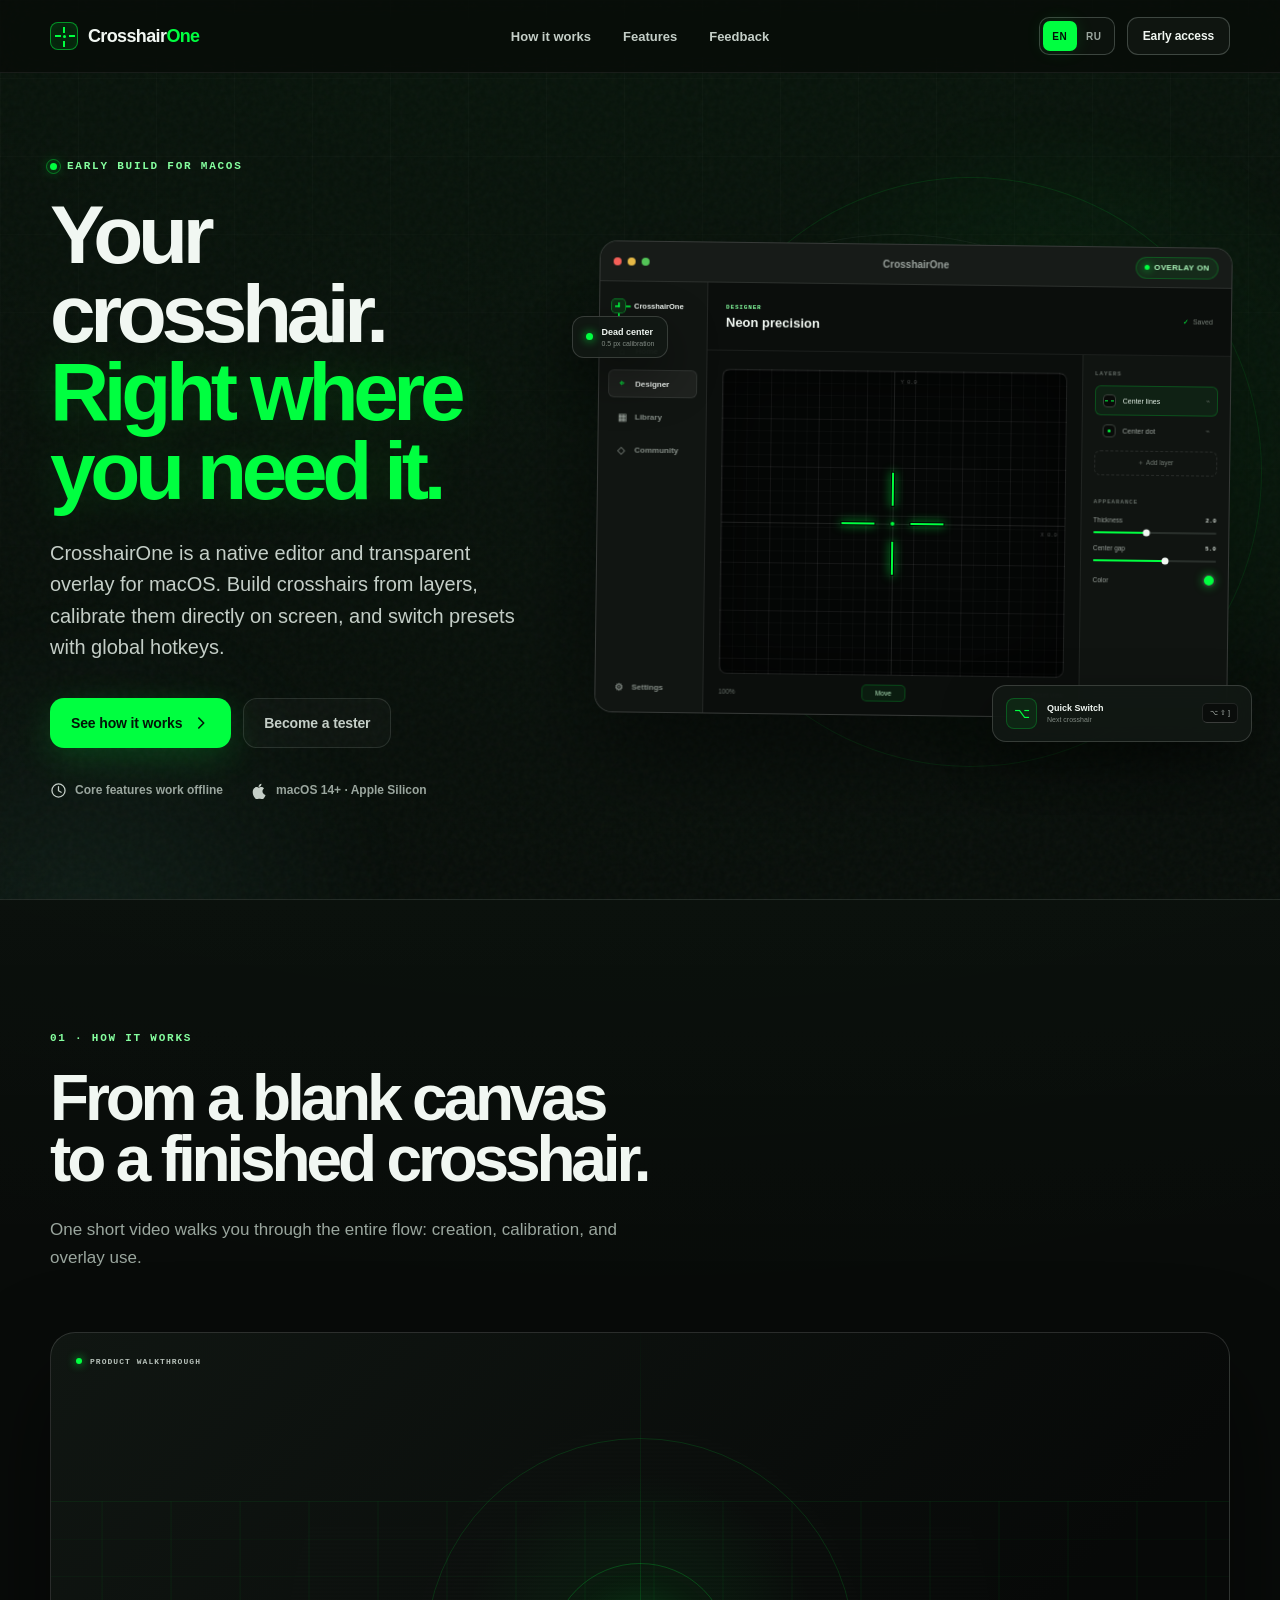
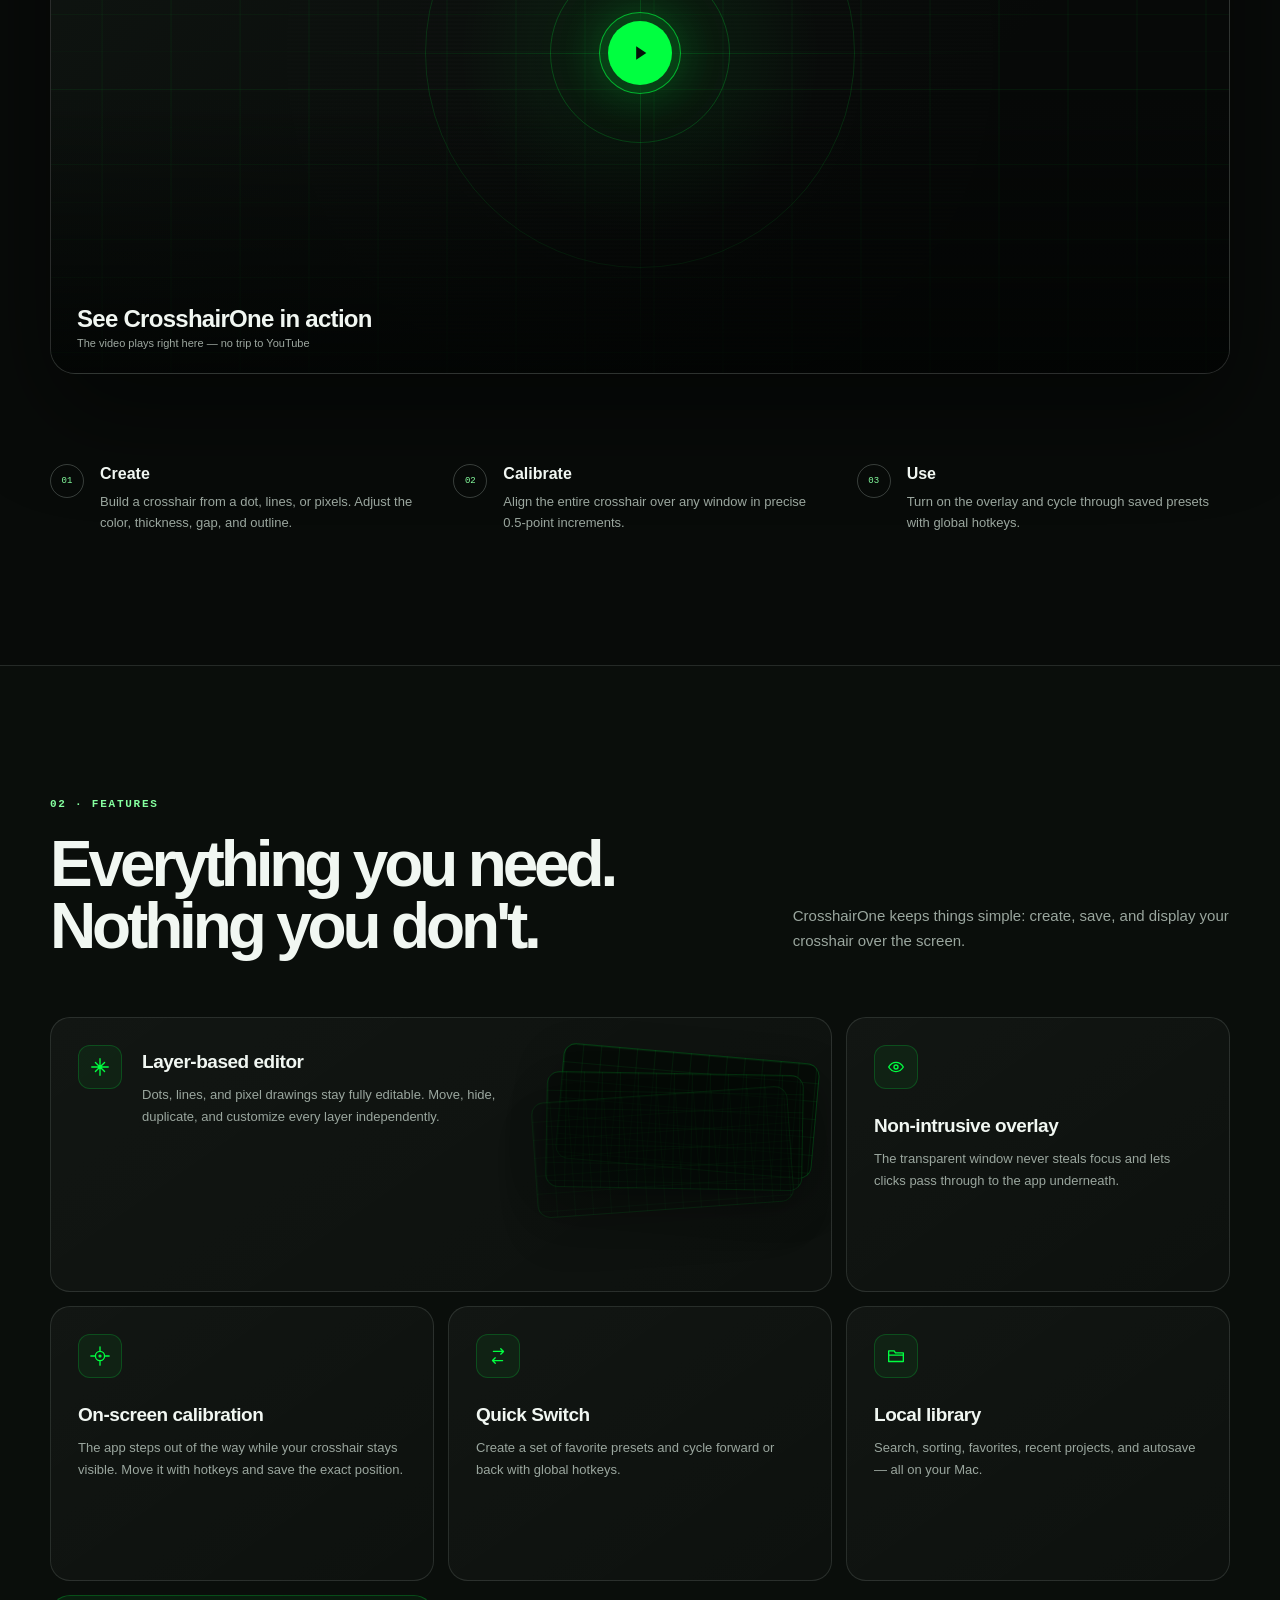
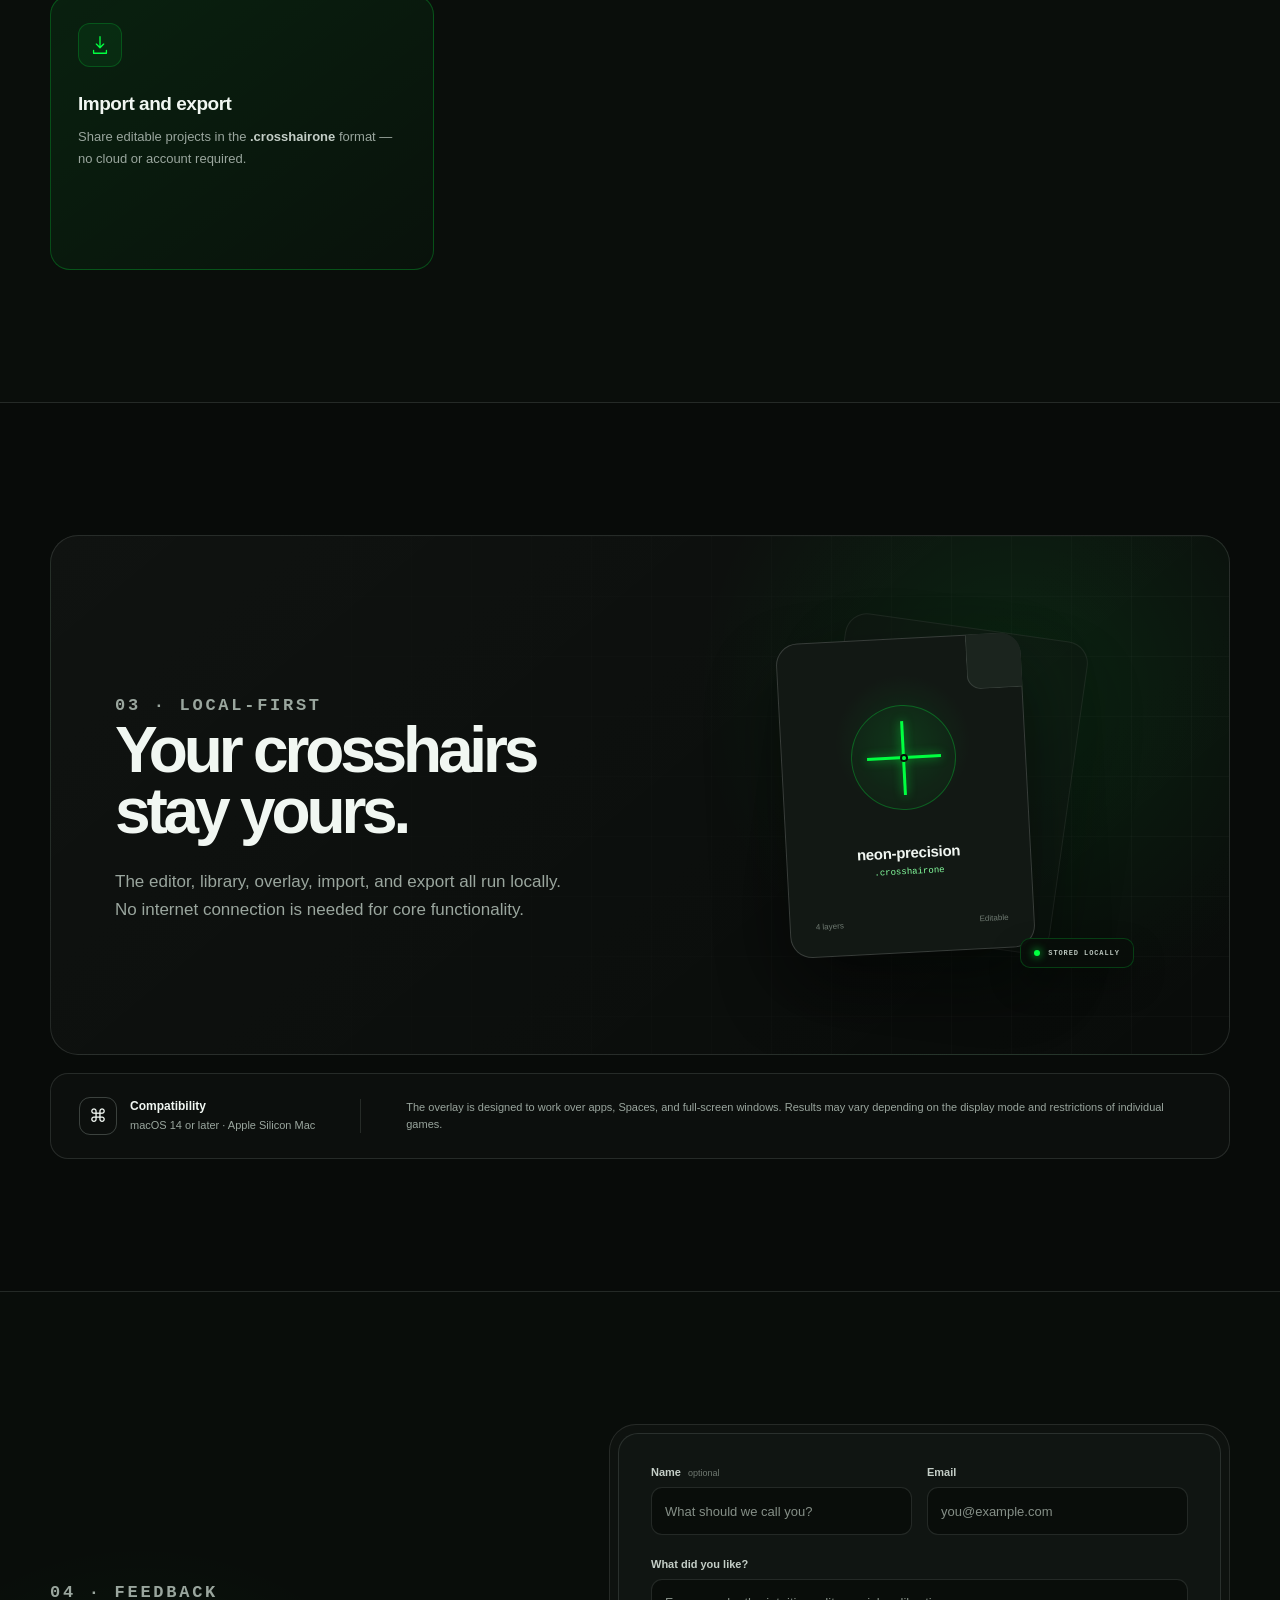
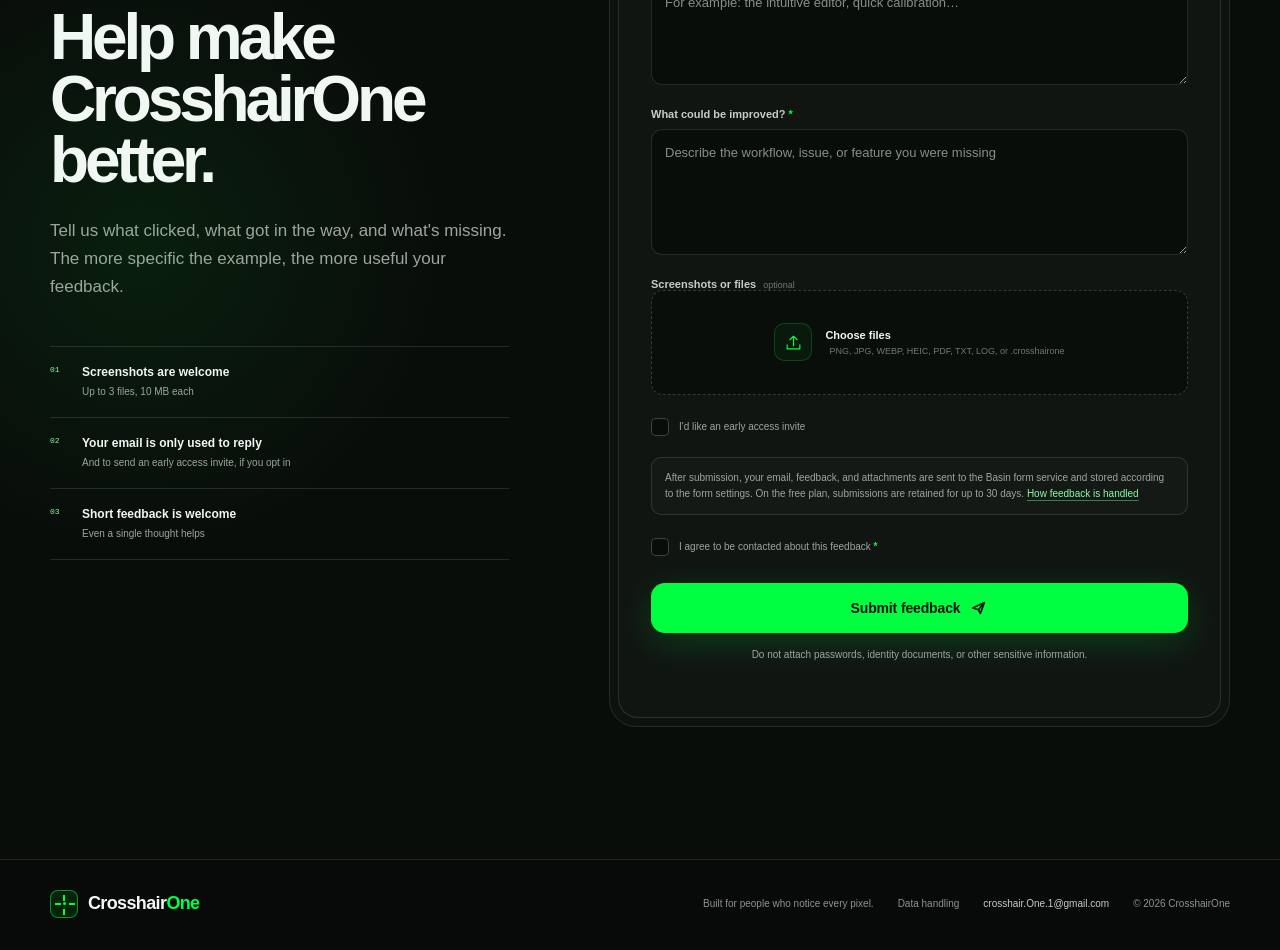
==== index.html @ 32af8f97 "Publish CrosshairOne landing page" ====
<!doctype html>
<html lang="en">
  <head>
    <meta charset="utf-8" />
    <meta name="viewport" content="width=device-width, initial-scale=1" />
    <meta
      name="description"
      content="CrosshairOne is a native crosshair editor and transparent overlay for macOS. Build crosshairs from layers, calibrate them on screen, and switch presets with global hotkeys."
    />
    <meta name="theme-color" content="#080b09" />
    <meta property="og:type" content="website" />
    <meta property="og:title" content="CrosshairOne — your crosshair, right where you need it" />
    <meta
      property="og:description"
      content="A native crosshair editor and transparent overlay for macOS."
    />
    <title>CrosshairOne — crosshairs for macOS</title>
    <link rel="icon" href="./assets/favicon.svg" type="image/svg+xml" />
    <link rel="stylesheet" href="./styles.css?v=6" />
    <script>
      document.documentElement.classList.add("js");
    </script>
    <script defer src="./site-config.js"></script>
    <script defer src="./i18n.js?v=6"></script>
    <script defer src="./script.js?v=6"></script>
  </head>
  <body>
    <a class="skip-link" href="#main">Skip to content</a>

    <header class="site-header">
      <div class="container header-inner">
        <a class="brand" href="#top" aria-label="CrosshairOne — back to top">
          <span class="brand-mark" aria-hidden="true">
            <span></span>
          </span>
          <span>Crosshair<span>One</span></span>
        </a>

        <nav class="desktop-nav" aria-label="Main navigation">
          <a href="#demo">How it works</a>
          <a href="#features">Features</a>
          <a href="#feedback">Feedback</a>
        </nav>

        <div class="header-actions">
          <div class="language-switcher" role="group" aria-label="Language">
            <button class="language-option is-active" type="button" data-language="en" aria-pressed="true">EN</button>
            <button class="language-option" type="button" data-language="ru" aria-pressed="false">RU</button>
          </div>
          <a class="button button-small button-outline" href="#feedback">
            Early access
          </a>
        </div>
      </div>
    </header>

    <main id="main">
      <section class="hero" id="top" aria-labelledby="hero-title">
        <div class="hero-glow hero-glow-one" aria-hidden="true"></div>
        <div class="hero-glow hero-glow-two" aria-hidden="true"></div>

        <div class="container hero-grid">
          <div class="hero-copy reveal">
            <p class="eyebrow">
              <span class="pulse-dot" aria-hidden="true"></span>
              Early build for macOS
            </p>
            <h1 id="hero-title">Your crosshair.<br /><em>Right where you need it.</em></h1>
            <p class="hero-lede">
              CrosshairOne is a native editor and transparent overlay for macOS.
              Build crosshairs from layers, calibrate them directly on screen,
              and switch presets with global hotkeys.
            </p>

            <div class="hero-actions">
              <a class="button button-primary" href="#demo">
                <span>See how it works</span>
                <svg viewBox="0 0 20 20" aria-hidden="true">
                  <path d="m7.5 4.5 5.5 5.5-5.5 5.5" />
                </svg>
              </a>
              <a class="button button-ghost" href="#feedback">Become a tester</a>
            </div>

            <ul class="hero-facts" aria-label="System requirements and highlights">
              <li>
                <svg viewBox="0 0 20 20" aria-hidden="true"><path d="M10 2.3a7.7 7.7 0 1 0 0 15.4 7.7 7.7 0 0 0 0-15.4Zm0 3.2v4.8l3.1 1.8" /></svg>
                Core features work offline
              </li>
              <li>
                <svg viewBox="0 0 20 20" aria-hidden="true"><path d="M13.5 10.8c0-2.1 1.7-3.1 1.8-3.2a3.8 3.8 0 0 0-3-1.6c-1.3-.1-2.5.8-3.1.8-.7 0-1.7-.8-2.8-.8C5 6.1 3.6 7 2.8 8.4c-1.7 2.9-.4 7.2 1.2 9.6.8 1.2 1.7 2.4 2.9 2.3 1.1 0 1.6-.7 3.1-.7 1.4 0 1.9.7 3.1.7 1.3 0 2.1-1.1 2.8-2.3.9-1.3 1.2-2.6 1.2-2.7-.1 0-3.6-1.4-3.6-4.5ZM11.5 4.6A3.8 3.8 0 0 0 12.4 2 3.9 3.9 0 0 0 9.8 3.3a3.6 3.6 0 0 0-.9 2.6 3.2 3.2 0 0 0 2.6-1.3Z" /></svg>
                macOS 14+ · Apple Silicon
              </li>
            </ul>
          </div>

          <div class="product-visual reveal reveal-delay" aria-label="CrosshairOne interface preview">
            <div class="visual-orbit orbit-one" aria-hidden="true"></div>
            <div class="visual-orbit orbit-two" aria-hidden="true"></div>
            <div class="app-window">
              <div class="window-toolbar">
                <div class="traffic-lights" aria-hidden="true">
                  <span></span><span></span><span></span>
                </div>
                <span class="window-title">CrosshairOne</span>
                <span class="overlay-pill"><i></i> Overlay on</span>
              </div>

              <div class="window-body">
                <aside class="mock-sidebar" aria-hidden="true">
                  <div class="mock-logo">
                    <span class="mini-mark"></span>
                    <b>CrosshairOne</b>
                  </div>
                  <div class="mock-nav-row"><span>⌂</span> Home</div>
                  <div class="mock-nav-row active"><span>⌖</span> Designer</div>
                  <div class="mock-nav-row"><span>▦</span> Library</div>
                  <div class="mock-nav-row"><span>◇</span> Community</div>
                  <div class="mock-nav-spacer"></div>
                  <div class="mock-nav-row"><span>⚙</span> Settings</div>
                </aside>

                <div class="mock-workspace">
                  <div class="mock-topbar" aria-hidden="true">
                    <div>
                      <span class="mock-kicker">DESIGNER</span>
                      <strong>Neon precision</strong>
                    </div>
                    <span class="saved-state">Saved</span>
                  </div>

                  <div class="mock-editor">
                    <div class="canvas-wrap">
                      <div class="canvas-grid" aria-hidden="true">
                        <div class="axis axis-x"></div>
                        <div class="axis axis-y"></div>
                        <div class="crosshair-demo">
                          <i class="arm arm-top"></i>
                          <i class="arm arm-right"></i>
                          <i class="arm arm-bottom"></i>
                          <i class="arm arm-left"></i>
                          <i class="core"></i>
                        </div>
                        <span class="coordinate coordinate-x">X 0.0</span>
                        <span class="coordinate coordinate-y">Y 0.0</span>
                      </div>
                      <div class="canvas-tools" aria-hidden="true">
                        <span>100%</span><span>Move</span><span>Reset view</span>
                      </div>
                    </div>

                    <div class="control-panel" aria-hidden="true">
                      <span class="panel-label">LAYERS</span>
                      <div class="layer-row selected"><i class="layer-icon lines"></i><span>Center lines</span><b>⌁</b></div>
                      <div class="layer-row"><i class="layer-icon dot"></i><span>Center dot</span><b>⌁</b></div>
                      <div class="add-layer">＋ Add layer</div>

                      <span class="panel-label properties-label">APPEARANCE</span>
                      <div class="mock-property"><span>Thickness</span><b>2.0</b></div>
                      <div class="slider"><i style="width: 43%"></i><b style="left: 43%"></b></div>
                      <div class="mock-property"><span>Center gap</span><b>5.0</b></div>
                      <div class="slider"><i style="width: 59%"></i><b style="left: 59%"></b></div>
                      <div class="mock-property"><span>Color</span><i class="color-chip"></i></div>
                    </div>
                  </div>
                </div>
              </div>
            </div>

            <div class="floating-card floating-card-one" aria-hidden="true">
              <span class="hotkey-symbol">⌥</span>
              <div><b>Quick Switch</b><small>Next crosshair</small></div>
              <kbd>⌥ ⇧ ]</kbd>
            </div>
            <div class="floating-card floating-card-two" aria-hidden="true">
              <i></i>
              <div><b>Dead center</b><small>0.5 px calibration</small></div>
            </div>
          </div>
        </div>
      </section>

      <section class="demo-section section" id="demo" aria-labelledby="demo-title">
        <div class="container">
          <div class="section-heading reveal">
            <p class="section-number">01 · HOW IT WORKS</p>
            <h2 id="demo-title">From a blank canvas<br />to a finished crosshair.</h2>
            <p>One short video walks you through the entire flow: creation, calibration, and overlay use.</p>
          </div>

          <div class="video-card reveal">
            <button class="video-launch" type="button" aria-label="Play the CrosshairOne video">
              <span class="video-scanlines" aria-hidden="true"></span>
              <span class="video-grid" aria-hidden="true"></span>
              <span class="video-crosshair" aria-hidden="true"><i></i></span>
              <span class="video-badge"><i></i> PRODUCT WALKTHROUGH</span>
              <span class="video-time">01:24</span>
              <span class="play-button" aria-hidden="true">
                <svg viewBox="0 0 28 28"><path d="m10.2 7.2 10.1 6.8-10.1 6.8V7.2Z" /></svg>
              </span>
              <span class="video-caption">
                <strong>See CrosshairOne in action</strong>
                <small>The video plays right here — no trip to YouTube</small>
              </span>
            </button>
            <p class="video-status" role="status" aria-live="polite"></p>
          </div>

          <ol class="steps-grid">
            <li class="reveal">
              <span>01</span>
              <div><h3>Create</h3><p>Build a crosshair from a dot, lines, or pixels. Adjust the color, thickness, gap, and outline.</p></div>
            </li>
            <li class="reveal">
              <span>02</span>
              <div><h3>Calibrate</h3><p>Align the entire crosshair over any window in precise 0.5-point increments.</p></div>
            </li>
            <li class="reveal">
              <span>03</span>
              <div><h3>Use</h3><p>Turn on the overlay and cycle through saved presets with global hotkeys.</p></div>
            </li>
          </ol>
        </div>
      </section>

      <section class="features-section section" id="features" aria-labelledby="features-title">
        <div class="container">
          <div class="section-heading split-heading reveal">
            <div>
              <p class="section-number">02 · FEATURES</p>
              <h2 id="features-title">Everything you need.<br />Nothing you don't.</h2>
            </div>
            <p>CrosshairOne keeps things simple: create, save, and display your crosshair over the screen.</p>
          </div>

          <div class="feature-grid">
            <article class="feature-card feature-card-wide reveal">
              <div class="feature-icon" aria-hidden="true">
                <svg viewBox="0 0 24 24"><path d="M12 3v18M3 12h18M7 7l10 10M17 7 7 17" /></svg>
              </div>
              <div><h3>Layer-based editor</h3><p>Dots, lines, and pixel drawings stay fully editable. Move, hide, duplicate, and customize every layer independently.</p></div>
              <div class="mini-layer-stack" aria-hidden="true"><i></i><i></i><i></i></div>
            </article>

            <article class="feature-card reveal">
              <div class="feature-icon" aria-hidden="true">
                <svg viewBox="0 0 24 24"><path d="M4 12s3-5 8-5 8 5 8 5-3 5-8 5-8-5-8-5Z" /><circle cx="12" cy="12" r="2.2" /></svg>
              </div>
              <h3>Non-intrusive overlay</h3>
              <p>The transparent window never steals focus and lets clicks pass through to the app underneath.</p>
            </article>

            <article class="feature-card reveal">
              <div class="feature-icon" aria-hidden="true">
                <svg viewBox="0 0 24 24"><path d="M12 2v4M12 18v4M2 12h4M18 12h4" /><circle cx="12" cy="12" r="5" /><circle cx="12" cy="12" r="1" /></svg>
              </div>
              <h3>On-screen calibration</h3>
              <p>The app steps out of the way while your crosshair stays visible. Move it with hotkeys and save the exact position.</p>
            </article>

            <article class="feature-card reveal">
              <div class="feature-icon" aria-hidden="true">
                <svg viewBox="0 0 24 24"><path d="M7 7h11l-3-3M17 17H6l3 3M18 7l-3 3M6 17l3-3" /></svg>
              </div>
              <h3>Quick Switch</h3>
              <p>Create a set of favorite presets and cycle forward or back with global hotkeys.</p>
            </article>

            <article class="feature-card reveal">
              <div class="feature-icon" aria-hidden="true">
                <svg viewBox="0 0 24 24"><path d="M4 6.5h6l1.4 2H20v9.5H4V6.5Z" /><path d="M4 11h16" /></svg>
              </div>
              <h3>Local library</h3>
              <p>Search, sorting, favorites, recent projects, and autosave — all on your Mac.</p>
            </article>

            <article class="feature-card feature-card-accent reveal">
              <div class="feature-icon" aria-hidden="true">
                <svg viewBox="0 0 24 24"><path d="M12 3v12M8 11l4 4 4-4" /><path d="M5 18v3h14v-3" /></svg>
              </div>
              <h3>Import and export</h3>
              <p>Share editable projects in the <strong>.crosshairone</strong> format — no cloud or account required.</p>
            </article>
          </div>
        </div>
      </section>

      <section class="local-section section" aria-labelledby="local-title">
        <div class="container local-panel reveal">
          <div class="local-copy">
            <p class="section-number">03 · LOCAL-FIRST</p>
            <h2 id="local-title">Your crosshairs<br />stay yours.</h2>
            <p>The editor, library, overlay, import, and export all run locally. No internet connection is needed for core functionality.</p>
          </div>

          <div class="file-visual" aria-hidden="true">
            <div class="file-card file-card-back"></div>
            <div class="file-card file-card-main">
              <span class="file-fold"></span>
              <div class="file-mark"><span></span></div>
              <strong>neon-precision</strong>
              <small>.crosshairone</small>
              <div class="file-meta"><span>4 layers</span><span>Editable</span></div>
            </div>
            <span class="local-badge"><i></i> STORED LOCALLY</span>
          </div>
        </div>

        <div class="container compatibility-note reveal">
          <div>
            <span class="note-icon" aria-hidden="true">⌘</span>
            <div><strong>Compatibility</strong><p>macOS 14 or later · Apple Silicon Mac</p></div>
          </div>
          <p>The overlay is designed to work over apps, Spaces, and full-screen windows. Results may vary depending on the display mode and restrictions of individual games.</p>
        </div>
      </section>

      <section class="feedback-section section" id="feedback" aria-labelledby="feedback-title">
        <div class="feedback-glow" aria-hidden="true"></div>
        <div class="container feedback-grid">
          <div class="feedback-copy reveal">
            <p class="section-number">04 · FEEDBACK</p>
            <h2 id="feedback-title">Help make<br />CrosshairOne better.</h2>
            <p>Tell us what clicked, what got in the way, and what's missing. The more specific the example, the more useful your feedback.</p>

            <div class="feedback-points">
              <div><span>01</span><p><strong>Screenshots are welcome</strong><small>Up to 3 files, 10 MB each</small></p></div>
              <div><span>02</span><p><strong>Your email is only used to reply</strong><small>And to send an early access invite, if you opt in</small></p></div>
              <div><span>03</span><p><strong>Short feedback is welcome</strong><small>Even a single thought helps</small></p></div>
            </div>
          </div>

          <div class="form-shell reveal reveal-delay">
            <form id="feedback-form" method="post" enctype="multipart/form-data" accept-charset="UTF-8" novalidate>
              <input class="form-trap" type="text" name="website" tabindex="-1" autocomplete="off" aria-hidden="true" />

              <div class="form-row">
                <label>
                  <span>Name <small>optional</small></span>
                  <input type="text" name="name" autocomplete="name" placeholder="What should we call you?" />
                </label>
                <label>
                  <span>Email</span>
                  <input type="email" name="email" autocomplete="email" placeholder="you@example.com" required />
                </label>
              </div>

              <label>
                <span>What did you like?</span>
                <textarea name="liked" rows="4" placeholder="For example: the intuitive editor, quick calibration…"></textarea>
              </label>

              <label>
                <span>What could be improved? <b aria-hidden="true">*</b></span>
                <textarea name="feedback" rows="5" placeholder="Describe the workflow, issue, or feature you were missing" required></textarea>
              </label>

              <fieldset class="file-field">
                <legend>Screenshots or files <small>optional</small></legend>
                <label class="file-drop" for="attachments">
                  <input
                    id="attachments"
                    type="file"
                    name="attachments[]"
                    multiple
                    accept=".png,.jpg,.jpeg,.webp,.heic,.pdf,.txt,.log,.crosshairone"
                  />
                  <span class="upload-icon" aria-hidden="true">
                    <svg viewBox="0 0 24 24"><path d="M12 16V4M7.5 8.5 12 4l4.5 4.5M4 15v5h16v-5" /></svg>
                  </span>
                  <span><strong>Choose files</strong><small>PNG, JPG, WEBP, HEIC, PDF, TXT, LOG, or .crosshairone</small></span>
                </label>
                <ul class="file-list" id="file-list" aria-live="polite"></ul>
              </fieldset>

              <label class="checkbox-row">
                <input type="checkbox" name="early_access" value="yes" />
                <span aria-hidden="true"></span>
                <p>I'd like an early access invite</p>
              </label>

              <p class="privacy-disclosure">
                After submission, your email, feedback, and attachments are sent
                to the Basin form service and stored according to the form settings.
                On the free plan, submissions are retained for up to 30 days.
                <a href="./privacy.html">How feedback is handled</a>
              </p>

              <label class="checkbox-row">
                <input type="checkbox" name="consent" value="yes" required />
                <span aria-hidden="true"></span>
                <p>I agree to be contacted about this feedback <b aria-hidden="true">*</b></p>
              </label>

              <button class="button button-primary submit-button" type="submit">
                <span>Submit feedback</span>
                <svg viewBox="0 0 20 20" aria-hidden="true"><path d="m3 10 13-6-4.5 12-2.2-4.1L3 10Zm6.3 1.9L16 4" /></svg>
              </button>

              <p class="form-note">Do not attach passwords, identity documents, or other sensitive information.</p>
              <p class="form-status" id="form-status" role="status" aria-live="polite"></p>
            </form>
          </div>
        </div>
      </section>
    </main>

    <footer class="site-footer">
      <div class="container footer-inner">
        <a class="brand" href="#top" aria-label="CrosshairOne — back to top">
          <span class="brand-mark" aria-hidden="true"><span></span></span>
          <span>Crosshair<span>One</span></span>
        </a>
        <p>Built for people who notice every pixel.</p>
        <a class="footer-link" href="./privacy.html">Data handling</a>
        <a class="footer-email" data-contact-email hidden href="#feedback"></a>
        <p>© <span id="current-year"></span> CrosshairOne</p>
      </div>
    </footer>
  </body>
</html>
---- styles.css ----
:root {
  --bg: #080b09;
  --bg-soft: #0d110f;
  --surface: #111613;
  --surface-high: #151c18;
  --line: rgba(229, 244, 234, 0.12);
  --line-strong: rgba(229, 244, 234, 0.22);
  --text: #f1f7f2;
  --muted: #9aa69e;
  --muted-bright: #c4cec7;
  --green: #00ff40;
  --green-soft: #85ff9f;
  --cyan: #7cf7db;
  --danger: #ff6d6d;
  --shadow: 0 40px 100px rgba(0, 0, 0, 0.48);
  --container: 1180px;
  --radius: 24px;
  color-scheme: dark;
  font-family: Inter, ui-sans-serif, -apple-system, BlinkMacSystemFont, "SF Pro Display", "Segoe UI", sans-serif;
  font-synthesis: none;
  text-rendering: optimizeLegibility;
}

* {
  box-sizing: border-box;
}

html {
  scroll-behavior: smooth;
  scroll-padding-top: 88px;
}

body {
  margin: 0;
  overflow-x: hidden;
  background:
    radial-gradient(circle at 50% -20%, rgba(0, 255, 64, 0.075), transparent 36%),
    var(--bg);
  color: var(--text);
  -webkit-font-smoothing: antialiased;
}

body::before {
  position: fixed;
  inset: 0;
  z-index: -1;
  pointer-events: none;
  content: "";
  opacity: 0.22;
  background-image: url("data:image/svg+xml,%3Csvg viewBox='0 0 180 180' xmlns='http://www.w3.org/2000/svg'%3E%3Cfilter id='n'%3E%3CfeTurbulence type='fractalNoise' baseFrequency='.92' numOctaves='3' stitchTiles='stitch'/%3E%3C/filter%3E%3Crect width='100%25' height='100%25' filter='url(%23n)' opacity='.16'/%3E%3C/svg%3E");
}

a {
  color: inherit;
  text-decoration: none;
}

button,
input,
textarea {
  font: inherit;
}

button,
a {
  -webkit-tap-highlight-color: transparent;
}

button {
  color: inherit;
}

svg {
  display: block;
}

.container {
  width: min(calc(100% - 48px), var(--container));
  margin-inline: auto;
}

.skip-link {
  position: fixed;
  top: 12px;
  left: 12px;
  z-index: 1000;
  padding: 10px 14px;
  transform: translateY(-160%);
  border-radius: 10px;
  background: var(--green);
  color: #031107;
  font-weight: 800;
}

.skip-link:focus {
  transform: translateY(0);
}

:focus-visible {
  outline: 2px solid var(--green);
  outline-offset: 4px;
}

.site-header {
  position: fixed;
  inset: 0 0 auto;
  z-index: 100;
  border-bottom: 1px solid rgba(255, 255, 255, 0.065);
  background: rgba(8, 11, 9, 0.76);
  backdrop-filter: blur(20px) saturate(140%);
}

.header-inner {
  display: grid;
  grid-template-columns: 1fr auto 1fr;
  align-items: center;
  min-height: 72px;
}

.brand {
  display: inline-flex;
  align-items: center;
  width: fit-content;
  gap: 10px;
  letter-spacing: -0.035em;
  font-size: 18px;
  font-weight: 760;
}

.brand > span:last-child > span {
  color: var(--green);
}

.brand-mark,
.mini-mark {
  position: relative;
  display: grid;
  flex: 0 0 auto;
  width: 28px;
  height: 28px;
  place-items: center;
  border: 1px solid rgba(0, 255, 64, 0.52);
  border-radius: 8px;
  background: rgba(0, 255, 64, 0.08);
  box-shadow: inset 0 0 14px rgba(0, 255, 64, 0.07);
}

.brand-mark::before,
.brand-mark::after,
.brand-mark span::before,
.brand-mark span::after,
.mini-mark::before,
.mini-mark::after {
  position: absolute;
  content: "";
  background: var(--green);
  box-shadow: 0 0 8px rgba(0, 255, 64, 0.55);
}

.brand-mark::before,
.mini-mark::before {
  width: 2px;
  height: 6px;
  top: 4px;
  left: calc(50% - 1px);
  box-shadow: 0 14px 0 var(--green);
}

.brand-mark::after,
.mini-mark::after {
  width: 6px;
  height: 2px;
  top: calc(50% - 1px);
  left: 4px;
  box-shadow: 14px 0 0 var(--green);
}

.brand-mark span {
  width: 3px;
  height: 3px;
  border-radius: 50%;
  background: var(--green);
  box-shadow: 0 0 8px var(--green);
}

.desktop-nav {
  display: flex;
  align-items: center;
  gap: 32px;
  color: var(--muted-bright);
  font-size: 13px;
  font-weight: 620;
}

.desktop-nav a,
.button {
  transition: color 180ms ease, border-color 180ms ease, background 180ms ease, transform 180ms ease, box-shadow 180ms ease;
}

.desktop-nav a:hover {
  color: var(--text);
}

.header-actions {
  display: flex;
  align-items: center;
  justify-self: end;
  gap: 12px;
}

.language-switcher {
  display: inline-flex;
  padding: 3px;
  border: 1px solid var(--line-strong);
  border-radius: 10px;
  background: rgba(255, 255, 255, 0.025);
}

.language-option {
  min-width: 34px;
  height: 30px;
  padding: 0 8px;
  border: 0;
  border-radius: 7px;
  background: transparent;
  color: var(--muted);
  cursor: pointer;
  font: inherit;
  font-size: 10px;
  font-weight: 760;
  letter-spacing: 0.06em;
  transition: color 180ms ease, background 180ms ease, box-shadow 180ms ease;
}

.language-option:hover { color: var(--text); }

.language-option.is-active {
  background: var(--green);
  color: #031107;
  box-shadow: 0 0 18px rgba(0, 255, 64, 0.12);
}

.header-actions > .button {
  justify-self: end;
}

.button {
  display: inline-flex;
  align-items: center;
  justify-content: center;
  min-height: 50px;
  padding: 0 20px;
  gap: 10px;
  border: 1px solid transparent;
  border-radius: 14px;
  cursor: pointer;
  font-size: 14px;
  font-weight: 760;
  letter-spacing: -0.01em;
}

.button:hover {
  transform: translateY(-2px);
}

.button svg {
  width: 18px;
  fill: none;
  stroke: currentColor;
  stroke-linecap: round;
  stroke-linejoin: round;
  stroke-width: 1.8;
}

.button-small {
  min-height: 38px;
  padding-inline: 15px;
  border-radius: 11px;
  font-size: 12px;
}

.button-outline {
  border-color: var(--line-strong);
  background: rgba(255, 255, 255, 0.035);
}

.button-outline:hover {
  border-color: rgba(0, 255, 64, 0.45);
  background: rgba(0, 255, 64, 0.06);
}

.button-primary {
  background: var(--green);
  color: #021408;
  box-shadow: 0 10px 35px rgba(0, 255, 64, 0.17);
}

.button-primary:hover {
  background: #39ff68;
  box-shadow: 0 13px 42px rgba(0, 255, 64, 0.25);
}

.button-primary:disabled {
  cursor: wait;
  opacity: 0.7;
  transform: none;
}

.button-ghost {
  border-color: var(--line);
  background: rgba(255, 255, 255, 0.025);
  color: var(--muted-bright);
}

.button-ghost:hover {
  border-color: var(--line-strong);
  color: var(--text);
}

.hero {
  position: relative;
  display: flex;
  min-height: min(930px, 100svh);
  padding: 150px 0 90px;
  align-items: center;
  border-bottom: 1px solid var(--line);
  overflow: hidden;
}

.hero::after {
  position: absolute;
  inset: 0;
  z-index: -2;
  content: "";
  background-image:
    linear-gradient(rgba(255, 255, 255, 0.025) 1px, transparent 1px),
    linear-gradient(90deg, rgba(255, 255, 255, 0.025) 1px, transparent 1px);
  background-size: 78px 78px;
  mask-image: linear-gradient(to bottom, black, transparent 84%);
}

.hero-glow {
  position: absolute;
  z-index: -1;
  border-radius: 50%;
  filter: blur(2px);
  pointer-events: none;
}

.hero-glow-one {
  top: 10%;
  right: -10%;
  width: 700px;
  height: 700px;
  background: radial-gradient(circle, rgba(0, 255, 64, 0.095), transparent 68%);
}

.hero-glow-two {
  bottom: -40%;
  left: -20%;
  width: 680px;
  height: 680px;
  background: radial-gradient(circle, rgba(124, 247, 219, 0.06), transparent 68%);
}

.hero-grid {
  display: grid;
  grid-template-columns: minmax(0, 0.87fr) minmax(560px, 1.13fr);
  align-items: center;
  gap: 60px;
}

.eyebrow,
.section-number {
  display: flex;
  align-items: center;
  margin: 0 0 24px;
  gap: 10px;
  color: var(--green-soft);
  font-family: ui-monospace, "SFMono-Regular", Menlo, monospace;
  font-size: 11px;
  font-weight: 720;
  letter-spacing: 0.16em;
  text-transform: uppercase;
}

.pulse-dot {
  position: relative;
  width: 7px;
  height: 7px;
  border-radius: 50%;
  background: var(--green);
  box-shadow: 0 0 12px rgba(0, 255, 64, 0.8);
}

.pulse-dot::after {
  position: absolute;
  inset: -4px;
  border: 1px solid rgba(0, 255, 64, 0.4);
  border-radius: inherit;
  content: "";
  animation: pulse 2s ease-out infinite;
}

@keyframes pulse {
  50%, 100% { opacity: 0; transform: scale(2.3); }
}

.hero h1,
.section-heading h2,
.local-copy h2,
.feedback-copy h2 {
  margin: 0;
  letter-spacing: -0.065em;
  line-height: 0.96;
  text-wrap: balance;
}

.hero h1 {
  max-width: 680px;
  font-size: clamp(54px, 6.4vw, 90px);
  font-weight: 790;
}

.hero h1 em {
  color: var(--green);
  font-style: normal;
  text-shadow: 0 0 45px rgba(0, 255, 64, 0.15);
}

.hero-lede {
  max-width: 620px;
  margin: 27px 0 0;
  color: var(--muted-bright);
  font-size: clamp(17px, 1.6vw, 20px);
  line-height: 1.58;
}

.hero-actions {
  display: flex;
  flex-wrap: wrap;
  margin-top: 34px;
  gap: 12px;
}

.hero-facts {
  display: flex;
  flex-wrap: wrap;
  margin: 34px 0 0;
  padding: 0;
  gap: 16px 28px;
  color: var(--muted);
  list-style: none;
  font-size: 12px;
  font-weight: 610;
}

.hero-facts li {
  display: flex;
  align-items: center;
  gap: 8px;
}

.hero-facts svg {
  width: 17px;
  height: 17px;
  fill: none;
  stroke: var(--muted-bright);
  stroke-linecap: round;
  stroke-linejoin: round;
  stroke-width: 1.5;
}

.hero-facts li:nth-child(2) svg {
  fill: var(--muted-bright);
  stroke: none;
}

.product-visual {
  position: relative;
  min-width: 0;
  perspective: 1400px;
}

.visual-orbit {
  position: absolute;
  border: 1px solid rgba(0, 255, 64, 0.11);
  border-radius: 50%;
  pointer-events: none;
}

.orbit-one {
  inset: -14% -5% -11% 13%;
}

.orbit-two {
  inset: -2% 8% 2% 3%;
  border-color: rgba(255, 255, 255, 0.05);
}

.app-window {
  --tilt-x: 0deg;
  --tilt-y: 0deg;
  position: relative;
  z-index: 1;
  overflow: hidden;
  border: 1px solid rgba(255, 255, 255, 0.17);
  border-radius: 18px;
  background: #0e1210;
  box-shadow: var(--shadow), 0 0 0 1px rgba(0, 255, 64, 0.04) inset;
  transform: rotateX(var(--tilt-x)) rotateY(var(--tilt-y)) rotateZ(0.7deg);
  transition: transform 220ms ease-out;
}

.window-toolbar {
  display: grid;
  grid-template-columns: 1fr auto 1fr;
  align-items: center;
  height: 40px;
  padding: 0 13px;
  border-bottom: 1px solid rgba(255, 255, 255, 0.09);
  background: #171b18;
}

.traffic-lights {
  display: flex;
  gap: 6px;
}

.traffic-lights span {
  width: 8px;
  height: 8px;
  border-radius: 50%;
  background: #f45f58;
}

.traffic-lights span:nth-child(2) { background: #e6b846; }
.traffic-lights span:nth-child(3) { background: #53c457; }

.window-title {
  color: #9ba39e;
  font-size: 10px;
  font-weight: 650;
}

.overlay-pill {
  display: flex;
  align-items: center;
  justify-self: end;
  height: 22px;
  padding-inline: 8px;
  gap: 5px;
  border: 1px solid rgba(0, 255, 64, 0.21);
  border-radius: 20px;
  background: rgba(0, 255, 64, 0.07);
  color: #adf9bd;
  font-size: 8px;
  font-weight: 720;
  letter-spacing: 0.04em;
  text-transform: uppercase;
}

.overlay-pill i {
  width: 5px;
  height: 5px;
  border-radius: 50%;
  background: var(--green);
  box-shadow: 0 0 8px var(--green);
}

.window-body {
  display: grid;
  grid-template-columns: 108px 1fr;
  min-height: 430px;
}

.mock-sidebar {
  display: flex;
  padding: 15px 9px 11px;
  flex-direction: column;
  gap: 5px;
  border-right: 1px solid rgba(255, 255, 255, 0.075);
  background: #111512;
}

.mock-logo {
  display: flex;
  align-items: center;
  margin-bottom: 16px;
  gap: 6px;
  font-size: 7.5px;
}

.mini-mark {
  width: 19px;
  height: 19px;
  border-radius: 6px;
  transform: scale(0.78);
}

.mock-nav-row {
  display: flex;
  align-items: center;
  min-height: 28px;
  padding-inline: 8px;
  gap: 8px;
  border: 1px solid transparent;
  border-radius: 6px;
  color: #858d87;
  font-size: 8px;
  font-weight: 560;
}

.mock-nav-row span {
  width: 10px;
  color: #a6afa8;
  text-align: center;
  font-size: 10px;
}

.mock-nav-row.active {
  border-color: rgba(255, 255, 255, 0.08);
  background: rgba(255, 255, 255, 0.06);
  color: #f2f7f3;
}

.mock-nav-row.active span { color: var(--green); }
.mock-nav-spacer { flex: 1; }

.mock-workspace {
  min-width: 0;
  background: #0b0e0c;
}

.mock-topbar {
  display: flex;
  align-items: center;
  justify-content: space-between;
  height: 68px;
  padding: 0 18px;
  border-bottom: 1px solid rgba(255, 255, 255, 0.065);
}

.mock-topbar > div {
  display: flex;
  flex-direction: column;
  gap: 4px;
}

.mock-kicker {
  color: var(--green-soft);
  font-family: ui-monospace, monospace;
  font-size: 6px;
  font-weight: 700;
  letter-spacing: 0.14em;
}

.mock-topbar strong { font-size: 13px; }

.saved-state {
  color: #788079;
  font-size: 7px;
}

.saved-state::before {
  margin-right: 4px;
  color: var(--green);
  content: "✓";
}

.mock-editor {
  display: grid;
  grid-template-columns: minmax(0, 1fr) 148px;
  height: 362px;
}

.canvas-wrap {
  display: flex;
  min-width: 0;
  padding: 18px 15px 13px;
  flex-direction: column;
  gap: 9px;
}

.canvas-grid {
  position: relative;
  flex: 1;
  overflow: hidden;
  border: 1px solid rgba(255, 255, 255, 0.1);
  border-radius: 8px;
  background-color: #050706;
  background-image:
    linear-gradient(rgba(255, 255, 255, 0.04) 1px, transparent 1px),
    linear-gradient(90deg, rgba(255, 255, 255, 0.04) 1px, transparent 1px),
    linear-gradient(rgba(255, 255, 255, 0.024) 1px, transparent 1px),
    linear-gradient(90deg, rgba(255, 255, 255, 0.024) 1px, transparent 1px);
  background-size: 48px 48px, 48px 48px, 12px 12px, 12px 12px;
  box-shadow: inset 0 0 70px rgba(0, 0, 0, 0.62);
}

.axis {
  position: absolute;
  background: rgba(255, 255, 255, 0.1);
}

.axis-x { top: 50%; left: 0; width: 100%; height: 1px; }
.axis-y { top: 0; left: 50%; width: 1px; height: 100%; }

.crosshair-demo {
  position: absolute;
  top: 50%;
  left: 50%;
  width: 104px;
  height: 104px;
  transform: translate(-50%, -50%);
  filter: drop-shadow(0 0 5px rgba(0, 255, 64, 0.65));
}

.crosshair-demo .arm,
.crosshair-demo .core {
  position: absolute;
  display: block;
  border: 1px solid #020603;
  background: var(--green);
}

.crosshair-demo .arm-top,
.crosshair-demo .arm-bottom {
  left: calc(50% - 2px);
  width: 4px;
  height: 35px;
}

.crosshair-demo .arm-top { top: 0; }
.crosshair-demo .arm-bottom { bottom: 0; }

.crosshair-demo .arm-right,
.crosshair-demo .arm-left {
  top: calc(50% - 2px);
  width: 35px;
  height: 4px;
}

.crosshair-demo .arm-right { right: 0; }
.crosshair-demo .arm-left { left: 0; }

.crosshair-demo .core {
  top: calc(50% - 3px);
  left: calc(50% - 3px);
  width: 6px;
  height: 6px;
  border-radius: 50%;
}

.coordinate {
  position: absolute;
  color: rgba(255, 255, 255, 0.25);
  font-family: ui-monospace, monospace;
  font-size: 5.5px;
}

.coordinate-x { top: calc(50% + 6px); right: 7px; }
.coordinate-y { top: 7px; left: calc(50% + 6px); }

.canvas-tools {
  display: flex;
  align-items: center;
  justify-content: space-between;
  color: #676f69;
  font-size: 6.5px;
}

.canvas-tools span:nth-child(2) {
  padding: 4px 13px;
  border: 1px solid rgba(0, 255, 64, 0.2);
  border-radius: 5px;
  background: rgba(0, 255, 64, 0.06);
  color: #b6eac1;
}

.control-panel {
  padding: 15px 12px;
  border-left: 1px solid rgba(255, 255, 255, 0.065);
  background: #101411;
}

.panel-label {
  display: block;
  margin: 0 0 8px;
  color: #646c66;
  font-family: ui-monospace, monospace;
  font-size: 6px;
  font-weight: 700;
  letter-spacing: 0.14em;
}

.layer-row {
  display: flex;
  align-items: center;
  height: 30px;
  padding: 0 7px;
  gap: 7px;
  border: 1px solid transparent;
  border-radius: 6px;
  color: #9ca49e;
  font-size: 7px;
}

.layer-row.selected {
  border-color: rgba(0, 255, 64, 0.21);
  background: rgba(0, 255, 64, 0.06);
  color: #e8f5eb;
}

.layer-row b {
  margin-left: auto;
  color: #5e665f;
  font-weight: 400;
}

.layer-icon {
  position: relative;
  width: 13px;
  height: 13px;
  border: 1px solid #39403a;
  border-radius: 4px;
  background: #090b09;
}

.layer-icon.lines::before,
.layer-icon.lines::after {
  position: absolute;
  top: 5px;
  width: 3px;
  height: 1px;
  content: "";
  background: var(--green);
}

.layer-icon.lines::before { left: 1px; }
.layer-icon.lines::after { right: 1px; }
.layer-icon.dot::after { position: absolute; inset: 4px; border-radius: 50%; background: var(--green); content: ""; }

.add-layer {
  margin-top: 5px;
  padding: 7px;
  border: 1px dashed rgba(255, 255, 255, 0.1);
  border-radius: 6px;
  color: #717a73;
  text-align: center;
  font-size: 6.5px;
}

.properties-label { margin-top: 23px; }

.mock-property {
  display: flex;
  align-items: center;
  justify-content: space-between;
  margin-top: 11px;
  color: #9aa29c;
  font-size: 6.5px;
}

.mock-property b {
  color: #cbd3cc;
  font-family: ui-monospace, monospace;
  font-size: 6px;
}

.slider {
  position: relative;
  height: 2px;
  margin-top: 8px;
  border-radius: 2px;
  background: #292f2b;
}

.slider i {
  position: absolute;
  inset: 0 auto 0 0;
  border-radius: inherit;
  background: var(--green);
}

.slider b {
  position: absolute;
  top: 50%;
  width: 7px;
  height: 7px;
  border-radius: 50%;
  background: #f1f7f2;
  transform: translate(-50%, -50%);
}

.color-chip {
  width: 14px;
  height: 14px;
  border: 2px solid #273029;
  border-radius: 50%;
  background: var(--green);
  box-shadow: 0 0 8px rgba(0, 255, 64, 0.35);
}

.floating-card {
  position: absolute;
  z-index: 2;
  display: flex;
  align-items: center;
  border: 1px solid rgba(255, 255, 255, 0.16);
  background: rgba(18, 24, 20, 0.88);
  box-shadow: 0 18px 50px rgba(0, 0, 0, 0.42);
  backdrop-filter: blur(15px);
}

.floating-card-one {
  right: -22px;
  bottom: -26px;
  min-width: 260px;
  padding: 12px 13px;
  gap: 10px;
  border-radius: 14px;
  animation: float 5s ease-in-out infinite;
}

.floating-card-two {
  top: 72px;
  left: -25px;
  padding: 10px 13px;
  gap: 9px;
  border-radius: 12px;
  animation: float 6s 1s ease-in-out infinite reverse;
}

@keyframes float {
  50% { transform: translateY(-7px); }
}

.hotkey-symbol {
  display: grid;
  width: 31px;
  height: 31px;
  place-items: center;
  border: 1px solid rgba(0, 255, 64, 0.23);
  border-radius: 8px;
  background: rgba(0, 255, 64, 0.07);
  color: var(--green);
  font-size: 14px;
}

.floating-card div {
  display: flex;
  flex-direction: column;
  gap: 3px;
}

.floating-card b { font-size: 9px; }
.floating-card small { color: #818a83; font-size: 7px; }

.floating-card kbd {
  margin-left: auto;
  padding: 5px 7px;
  border: 1px solid rgba(255, 255, 255, 0.1);
  border-bottom-color: rgba(255, 255, 255, 0.2);
  border-radius: 5px;
  background: #0a0d0b;
  color: #aeb6b0;
  font-family: inherit;
  font-size: 7px;
}

.floating-card-two > i {
  width: 7px;
  height: 7px;
  border-radius: 50%;
  background: var(--green);
  box-shadow: 0 0 10px var(--green);
}

.section {
  padding: 132px 0;
}

.section-heading {
  max-width: 730px;
  margin-bottom: 60px;
}

.section-heading h2,
.local-copy h2,
.feedback-copy h2 {
  font-size: clamp(42px, 5vw, 68px);
  font-weight: 760;
}

.section-heading > p:last-child,
.local-copy > p,
.feedback-copy > p {
  max-width: 620px;
  margin: 25px 0 0;
  color: var(--muted);
  font-size: 17px;
  line-height: 1.65;
}

.demo-section {
  background: linear-gradient(to bottom, rgba(255, 255, 255, 0.014), transparent 38%);
}

.video-card {
  position: relative;
}

.video-launch,
.video-iframe {
  position: relative;
  display: block;
  width: 100%;
  aspect-ratio: 16 / 8.7;
  overflow: hidden;
  border: 1px solid rgba(255, 255, 255, 0.14);
  border-radius: 25px;
  background:
    radial-gradient(circle at center, rgba(0, 255, 64, 0.09), transparent 27%),
    linear-gradient(135deg, #101612, #070908 70%);
  box-shadow: var(--shadow);
}

.video-launch {
  padding: 0;
  cursor: pointer;
  text-align: left;
}

.video-launch::after {
  position: absolute;
  inset: 0;
  content: "";
  background: linear-gradient(to top, rgba(2, 4, 3, 0.82), transparent 44%);
}

.video-launch:hover .play-button {
  transform: translate(-50%, -50%) scale(1.08);
  box-shadow: 0 0 60px rgba(0, 255, 64, 0.3);
}

.video-launch.is-placeholder .video-time {
  display: none;
}

.video-scanlines,
.video-grid {
  position: absolute;
  inset: 0;
  pointer-events: none;
}

.video-scanlines {
  opacity: 0.19;
  background-image: linear-gradient(to bottom, transparent 50%, rgba(255, 255, 255, 0.055) 50%);
  background-size: 100% 4px;
  mask-image: radial-gradient(circle at center, black 20%, transparent 74%);
}

.video-grid {
  opacity: 0.15;
  background-image:
    linear-gradient(rgba(0, 255, 64, 0.45) 1px, transparent 1px),
    linear-gradient(90deg, rgba(0, 255, 64, 0.45) 1px, transparent 1px);
  background-size: 46px 46px;
  perspective: 600px;
  transform: rotateX(57deg) scale(1.5) translateY(21%);
}

.video-crosshair {
  position: absolute;
  top: 50%;
  left: 50%;
  width: min(36vw, 430px);
  aspect-ratio: 1;
  border: 1px solid rgba(0, 255, 64, 0.14);
  border-radius: 50%;
  transform: translate(-50%, -50%);
}

.video-crosshair::before,
.video-crosshair::after {
  position: absolute;
  content: "";
  background: linear-gradient(90deg, transparent, rgba(0, 255, 64, 0.17), transparent);
}

.video-crosshair::before { top: 50%; left: -30%; width: 160%; height: 1px; }
.video-crosshair::after { top: -30%; left: 50%; width: 1px; height: 160%; background: linear-gradient(transparent, rgba(0, 255, 64, 0.17), transparent); }

.video-crosshair i {
  position: absolute;
  inset: 29%;
  border: 1px solid rgba(0, 255, 64, 0.22);
  border-radius: 50%;
}

.video-badge,
.video-time {
  position: absolute;
  z-index: 2;
  top: 24px;
  color: #b6c0b9;
  font-family: ui-monospace, monospace;
  font-size: 8px;
  font-weight: 700;
  letter-spacing: 0.13em;
}

.video-badge {
  left: 25px;
  display: flex;
  align-items: center;
  gap: 8px;
}

.video-badge i {
  width: 6px;
  height: 6px;
  border-radius: 50%;
  background: var(--green);
  box-shadow: 0 0 10px var(--green);
}

.video-time { right: 25px; }

.play-button {
  position: absolute;
  z-index: 3;
  top: 50%;
  left: 50%;
  display: grid;
  width: 82px;
  height: 82px;
  place-items: center;
  border: 1px solid rgba(0, 255, 64, 0.6);
  border-radius: 50%;
  background: rgba(0, 255, 64, 0.15);
  box-shadow: 0 0 45px rgba(0, 255, 64, 0.2);
  backdrop-filter: blur(8px);
  transform: translate(-50%, -50%);
  transition: transform 220ms ease, box-shadow 220ms ease;
}

.play-button::before {
  position: absolute;
  inset: 8px;
  border-radius: inherit;
  background: var(--green);
  content: "";
}

.play-button svg {
  position: relative;
  z-index: 1;
  width: 28px;
  fill: #06120a;
}

.video-caption {
  position: absolute;
  z-index: 2;
  right: 26px;
  bottom: 24px;
  left: 26px;
  display: flex;
  flex-direction: column;
  gap: 4px;
}

.video-caption strong {
  font-size: clamp(16px, 2vw, 24px);
  letter-spacing: -0.03em;
}

.video-caption small {
  color: #9ea8a1;
  font-size: 11px;
}

.video-status {
  min-height: 20px;
  margin: 14px 0 0;
  color: var(--green-soft);
  font-size: 12px;
}

.steps-grid {
  display: grid;
  margin: 56px 0 0;
  padding: 0;
  grid-template-columns: repeat(3, 1fr);
  gap: 30px;
  list-style: none;
}

.steps-grid li {
  display: grid;
  grid-template-columns: 36px 1fr;
  gap: 14px;
}

.steps-grid li > span {
  display: grid;
  width: 34px;
  height: 34px;
  place-items: center;
  border: 1px solid var(--line-strong);
  border-radius: 50%;
  color: var(--green-soft);
  font-family: ui-monospace, monospace;
  font-size: 9px;
}

.steps-grid h3 {
  margin: 1px 0 8px;
  font-size: 16px;
}

.steps-grid p {
  margin: 0;
  color: var(--muted);
  font-size: 13px;
  line-height: 1.65;
}

.features-section {
  border-block: 1px solid var(--line);
  background: #0a0e0b;
}

.split-heading {
  display: grid;
  max-width: none;
  grid-template-columns: 1fr 0.65fr;
  align-items: end;
  gap: 70px;
}

.split-heading > p:last-child {
  margin-bottom: 4px;
  font-size: 15px;
}

.feature-grid {
  display: grid;
  grid-template-columns: repeat(3, 1fr);
  gap: 14px;
}

.feature-card {
  position: relative;
  min-height: 275px;
  overflow: hidden;
  padding: 27px;
  border: 1px solid var(--line);
  border-radius: 20px;
  background: linear-gradient(145deg, rgba(255, 255, 255, 0.035), rgba(255, 255, 255, 0.014));
  transition: border-color 220ms ease, transform 220ms ease, background 220ms ease;
}

.feature-card:hover {
  border-color: rgba(0, 255, 64, 0.27);
  background: linear-gradient(145deg, rgba(0, 255, 64, 0.045), rgba(255, 255, 255, 0.014));
  transform: translateY(-4px);
}

.feature-card-wide {
  display: grid;
  grid-column: span 2;
  grid-template-columns: auto minmax(0, 1fr) 0.65fr;
  align-items: start;
  gap: 20px;
}

.feature-icon {
  display: grid;
  width: 44px;
  height: 44px;
  place-items: center;
  border: 1px solid rgba(0, 255, 64, 0.2);
  border-radius: 12px;
  background: rgba(0, 255, 64, 0.06);
  color: var(--green);
}

.feature-icon svg {
  width: 22px;
  fill: none;
  stroke: currentColor;
  stroke-linecap: round;
  stroke-linejoin: round;
  stroke-width: 1.45;
}

.feature-card h3 {
  margin: 26px 0 11px;
  letter-spacing: -0.025em;
  font-size: 19px;
}

.feature-card-wide h3 {
  margin-top: 6px;
}

.feature-card p {
  margin: 0;
  color: var(--muted);
  font-size: 13px;
  line-height: 1.7;
}

.feature-card p strong {
  color: var(--muted-bright);
  font-weight: 650;
}

.feature-card-accent {
  border-color: rgba(0, 255, 64, 0.24);
  background: linear-gradient(145deg, rgba(0, 255, 64, 0.08), rgba(0, 255, 64, 0.018));
}

.mini-layer-stack {
  position: relative;
  height: 180px;
  margin: -2px -20px -20px 0;
}

.mini-layer-stack i {
  position: absolute;
  inset: 10px 8px auto;
  height: 116px;
  border: 1px solid rgba(0, 255, 64, 0.2);
  border-radius: 13px;
  background-color: rgba(6, 10, 7, 0.82);
  background-image:
    linear-gradient(rgba(0, 255, 64, 0.07) 1px, transparent 1px),
    linear-gradient(90deg, rgba(0, 255, 64, 0.07) 1px, transparent 1px);
  background-size: 18px 18px;
  box-shadow: 0 20px 45px rgba(0, 0, 0, 0.25);
  transform: rotate(5deg);
}

.mini-layer-stack i:nth-child(2) { transform: translate(-13px, 20px) rotate(1deg); opacity: 0.72; }
.mini-layer-stack i:nth-child(3) { transform: translate(-25px, 41px) rotate(-4deg); opacity: 0.42; }

.local-section {
  overflow: hidden;
}

.local-panel {
  position: relative;
  display: grid;
  min-height: 520px;
  padding: 64px;
  grid-template-columns: 0.95fr 1.05fr;
  align-items: center;
  gap: 60px;
  overflow: hidden;
  border: 1px solid var(--line);
  border-radius: 28px;
  background:
    radial-gradient(circle at 82% 30%, rgba(0, 255, 64, 0.09), transparent 31%),
    linear-gradient(140deg, rgba(255, 255, 255, 0.035), rgba(255, 255, 255, 0.008));
}

.local-panel::after {
  position: absolute;
  inset: 0;
  pointer-events: none;
  content: "";
  background-image:
    linear-gradient(rgba(255, 255, 255, 0.025) 1px, transparent 1px),
    linear-gradient(90deg, rgba(255, 255, 255, 0.025) 1px, transparent 1px);
  background-size: 60px 60px;
  mask-image: linear-gradient(90deg, transparent, black);
}

.local-copy,
.file-visual {
  position: relative;
  z-index: 1;
}

.file-visual {
  display: grid;
  min-height: 360px;
  place-items: center;
}

.file-card {
  position: absolute;
  width: 245px;
  height: 315px;
  border: 1px solid rgba(255, 255, 255, 0.16);
  border-radius: 22px;
  background: #121814;
  box-shadow: 0 35px 70px rgba(0, 0, 0, 0.45);
}

.file-card-back {
  opacity: 0.42;
  transform: translate(42px, -12px) rotate(8deg);
}

.file-card-main {
  display: flex;
  padding: 38px 25px 25px;
  align-items: center;
  flex-direction: column;
  background:
    radial-gradient(circle at 50% 33%, rgba(0, 255, 64, 0.1), transparent 28%),
    #121814;
  transform: rotate(-3deg);
}

.file-fold {
  position: absolute;
  top: -1px;
  right: -1px;
  width: 55px;
  height: 55px;
  border-bottom: 1px solid rgba(255, 255, 255, 0.12);
  border-left: 1px solid rgba(255, 255, 255, 0.12);
  border-radius: 0 21px 0 14px;
  background: #1b241e;
}

.file-mark {
  display: grid;
  width: 105px;
  height: 105px;
  margin: 28px 0 34px;
  place-items: center;
  border: 1px solid rgba(0, 255, 64, 0.28);
  border-radius: 50%;
  background: rgba(0, 255, 64, 0.035);
}

.file-mark::before,
.file-mark::after {
  position: absolute;
  content: "";
  background: var(--green);
  box-shadow: 0 0 10px rgba(0, 255, 64, 0.6);
}

.file-mark::before { width: 3px; height: 74px; }
.file-mark::after { width: 74px; height: 3px; }

.file-mark span {
  position: relative;
  z-index: 1;
  width: 8px;
  height: 8px;
  border: 2px solid #061008;
  border-radius: 50%;
  background: var(--green);
}

.file-card-main strong { font-size: 15px; letter-spacing: -0.02em; }
.file-card-main small { margin-top: 6px; color: var(--green-soft); font-family: ui-monospace, monospace; font-size: 9px; }

.file-meta {
  display: flex;
  width: 100%;
  margin-top: auto;
  justify-content: space-between;
  color: #707b73;
  font-size: 8px;
}

.local-badge {
  position: absolute;
  right: 6%;
  bottom: 2%;
  display: flex;
  align-items: center;
  padding: 10px 13px;
  gap: 8px;
  border: 1px solid rgba(0, 255, 64, 0.2);
  border-radius: 10px;
  background: rgba(9, 14, 10, 0.88);
  color: #b9c4bc;
  font-family: ui-monospace, monospace;
  font-size: 7px;
  font-weight: 700;
  letter-spacing: 0.13em;
  box-shadow: 0 15px 30px rgba(0, 0, 0, 0.35);
  backdrop-filter: blur(10px);
}

.local-badge i {
  width: 6px;
  height: 6px;
  border-radius: 50%;
  background: var(--green);
  box-shadow: 0 0 8px var(--green);
}

.compatibility-note {
  display: grid;
  margin-top: 18px;
  padding: 23px 28px;
  grid-template-columns: auto 1fr;
  align-items: center;
  gap: 45px;
  border: 1px solid var(--line);
  border-radius: 18px;
  background: rgba(255, 255, 255, 0.018);
}

.compatibility-note > div {
  display: flex;
  align-items: center;
  gap: 13px;
}

.note-icon {
  display: grid;
  width: 38px;
  height: 38px;
  place-items: center;
  border: 1px solid var(--line-strong);
  border-radius: 11px;
  color: var(--text);
  font-size: 18px;
}

.compatibility-note strong { display: block; margin-bottom: 4px; font-size: 12px; }
.compatibility-note p { margin: 0; color: var(--muted); font-size: 11px; line-height: 1.55; }
.compatibility-note > p { padding-left: 45px; border-left: 1px solid var(--line); }

.feedback-section {
  position: relative;
  overflow: hidden;
  border-top: 1px solid var(--line);
  background: #090d0a;
}

.feedback-glow {
  position: absolute;
  top: 20%;
  left: -14%;
  width: 640px;
  height: 640px;
  border-radius: 50%;
  background: radial-gradient(circle, rgba(0, 255, 64, 0.075), transparent 67%);
  pointer-events: none;
}

.feedback-grid {
  display: grid;
  grid-template-columns: 0.85fr 1.15fr;
  align-items: start;
  gap: 100px;
}

.feedback-copy {
  position: sticky;
  top: 130px;
}

.feedback-points {
  display: grid;
  margin-top: 45px;
  gap: 0;
  border-top: 1px solid var(--line);
}

.feedback-points > div {
  display: grid;
  padding: 18px 0;
  grid-template-columns: 24px 1fr;
  gap: 8px;
  border-bottom: 1px solid var(--line);
}

.feedback-points > div > span {
  color: var(--green-soft);
  font-family: ui-monospace, monospace;
  font-size: 8px;
}

.feedback-points p {
  display: flex;
  margin: 0;
  flex-direction: column;
  gap: 5px;
}

.feedback-points strong { font-size: 12px; }
.feedback-points small { color: var(--muted); font-size: 10px; line-height: 1.5; }

.form-shell {
  padding: 8px;
  border: 1px solid rgba(255, 255, 255, 0.1);
  border-radius: 27px;
  background: rgba(255, 255, 255, 0.025);
}

#feedback-form {
  display: grid;
  padding: 32px;
  gap: 23px;
  border: 1px solid var(--line);
  border-radius: 20px;
  background: #101512;
}

.form-row {
  display: grid;
  grid-template-columns: 1fr 1fr;
  gap: 15px;
}

#feedback-form label,
.file-field {
  display: grid;
  gap: 9px;
}

#feedback-form label > span:first-child,
.file-field legend {
  padding: 0;
  color: var(--muted-bright);
  font-size: 11px;
  font-weight: 650;
}

#feedback-form label > span small,
.file-field legend small {
  margin-left: 4px;
  color: #6f7871;
  font-size: 9px;
  font-weight: 500;
}

#feedback-form label > span b,
.checkbox-row p b {
  color: var(--green);
}

#feedback-form input[type="text"],
#feedback-form input[type="email"],
#feedback-form textarea {
  width: 100%;
  border: 1px solid var(--line);
  border-radius: 11px;
  outline: none;
  background: #090d0a;
  color: var(--text);
  transition: border-color 180ms ease, box-shadow 180ms ease;
}

#feedback-form input[type="text"],
#feedback-form input[type="email"] {
  height: 48px;
  padding: 0 13px;
  font-size: 13px;
}

#feedback-form textarea {
  min-height: 104px;
  padding: 13px;
  resize: vertical;
  font-size: 13px;
  line-height: 1.5;
}

#feedback-form input::placeholder,
#feedback-form textarea::placeholder {
  color: #858f87;
}

#feedback-form input:focus,
#feedback-form textarea:focus {
  border-color: rgba(0, 255, 64, 0.5);
  box-shadow: 0 0 0 3px rgba(0, 255, 64, 0.07);
}

.file-field {
  margin: 0;
  padding: 0;
  border: 0;
}

.file-drop {
  display: flex !important;
  min-height: 105px;
  padding: 17px;
  align-items: center;
  justify-content: center;
  gap: 13px !important;
  border: 1px dashed rgba(255, 255, 255, 0.18);
  border-radius: 12px;
  background: #0a0e0b;
  cursor: pointer;
  transition: border-color 180ms ease, background 180ms ease;
}

.file-drop:hover {
  border-color: rgba(0, 255, 64, 0.4);
  background: rgba(0, 255, 64, 0.025);
}

.file-drop input {
  position: absolute;
  width: 1px;
  height: 1px;
  overflow: hidden;
  opacity: 0;
}

.upload-icon {
  display: grid;
  width: 38px;
  height: 38px;
  flex: 0 0 auto;
  place-items: center;
  border: 1px solid rgba(0, 255, 64, 0.2);
  border-radius: 10px;
  background: rgba(0, 255, 64, 0.05);
  color: var(--green);
}

.upload-icon svg {
  width: 19px;
  fill: none;
  stroke: currentColor;
  stroke-linecap: round;
  stroke-linejoin: round;
  stroke-width: 1.5;
}

.file-drop > span:last-child {
  display: flex;
  flex-direction: column;
  gap: 5px;
}

.file-drop strong { font-size: 11px; }
.file-drop small { color: var(--muted); font-size: 9px; }

.file-list {
  display: grid;
  margin: 0;
  padding: 0;
  gap: 6px;
  list-style: none;
}

.file-list:empty { display: none; }

.file-list li {
  display: flex;
  padding: 8px 10px;
  justify-content: space-between;
  gap: 15px;
  border: 1px solid var(--line);
  border-radius: 8px;
  background: rgba(255, 255, 255, 0.02);
  color: var(--muted-bright);
  font-size: 10px;
}

.file-list small { color: var(--muted); }

.checkbox-row {
  display: flex !important;
  position: relative;
  align-items: flex-start;
  grid-template-columns: none !important;
  gap: 10px !important;
  cursor: pointer;
}

.checkbox-row input {
  position: absolute;
  width: 1px;
  height: 1px;
  opacity: 0;
}

.checkbox-row > span {
  position: relative;
  width: 18px;
  height: 18px;
  flex: 0 0 auto;
  border: 1px solid rgba(255, 255, 255, 0.22);
  border-radius: 5px;
  background: #090d0a;
}

.checkbox-row input:checked + span {
  border-color: var(--green);
  background: var(--green);
}

.checkbox-row input:checked + span::after {
  position: absolute;
  top: 2px;
  left: 5px;
  width: 4px;
  height: 8px;
  border-right: 2px solid #051208;
  border-bottom: 2px solid #051208;
  content: "";
  transform: rotate(45deg);
}

.checkbox-row input:focus-visible + span {
  outline: 2px solid var(--green);
  outline-offset: 3px;
}

.checkbox-row p {
  margin: 1px 0 0;
  color: var(--muted);
  font-size: 10px;
  line-height: 1.5;
}

.privacy-disclosure {
  margin: -2px 0 0;
  padding: 12px 13px;
  border: 1px solid var(--line);
  border-radius: 10px;
  background: rgba(255, 255, 255, 0.018);
  color: var(--muted);
  font-size: 10px;
  line-height: 1.6;
}

.privacy-disclosure a,
.legal-shell a {
  color: var(--green-soft);
  text-decoration: underline;
  text-decoration-color: rgba(133, 255, 159, 0.42);
  text-underline-offset: 3px;
}

.privacy-disclosure a:hover,
.legal-shell a:hover {
  color: var(--green);
}

.submit-button {
  width: 100%;
  margin-top: 4px;
}

.form-note,
.form-status {
  margin: -9px 0 0;
  color: var(--muted);
  text-align: center;
  font-size: 10px;
  line-height: 1.5;
}

.form-status {
  min-height: 14px;
  margin-top: -15px;
  color: var(--green-soft);
}

.form-trap {
  position: absolute !important;
  left: -9999px !important;
}

.site-footer {
  padding: 30px 0;
  border-top: 1px solid var(--line);
  background: #070a08;
}

.footer-inner {
  display: grid;
  grid-template-columns: 1fr auto auto auto auto;
  align-items: center;
  gap: 24px;
}

.footer-inner p {
  margin: 0;
  color: #8b958e;
  font-size: 10px;
}

.footer-inner p:last-child { justify-self: end; }

.footer-email {
  color: var(--muted-bright);
  font-size: 10px;
  transition: color 180ms ease;
}

.footer-email:hover { color: var(--green-soft); }

.footer-link {
  color: #8b958e;
  font-size: 10px;
  transition: color 180ms ease;
}

.footer-link:hover { color: var(--green-soft); }

.legal-page {
  background:
    radial-gradient(circle at 50% 0, rgba(0, 255, 64, 0.07), transparent 32%),
    var(--bg);
}

.legal-header {
  grid-template-columns: 1fr auto;
}

.legal-main {
  min-height: calc(100svh - 100px);
  padding-top: 142px;
  padding-bottom: 100px;
}

.legal-shell {
  max-width: 820px;
  margin-inline: auto;
  padding: 60px;
  border: 1px solid var(--line);
  border-radius: 26px;
  background: rgba(17, 22, 19, 0.92);
  box-shadow: var(--shadow);
}

.legal-shell h1 {
  max-width: 650px;
  margin: 0;
  letter-spacing: -0.055em;
  line-height: 0.98;
  font-size: clamp(44px, 6vw, 70px);
}

.legal-intro {
  margin: 24px 0 48px;
  color: var(--muted-bright);
  font-size: 17px;
  line-height: 1.65;
}

.legal-shell section {
  padding: 27px 0;
  border-top: 1px solid var(--line);
}

.legal-shell h2 {
  margin: 0 0 11px;
  letter-spacing: -0.025em;
  font-size: 18px;
}

.legal-shell section p,
.legal-shell aside {
  margin: 0;
  color: var(--muted);
  font-size: 13px;
  line-height: 1.75;
}

.legal-shell aside {
  margin-top: 28px;
  padding: 17px 19px;
  border: 1px solid rgba(0, 255, 64, 0.18);
  border-radius: 12px;
  background: rgba(0, 255, 64, 0.035);
  color: var(--muted-bright);
}

.legal-footer {
  grid-template-columns: 1fr auto auto;
}

.js .reveal {
  opacity: 0;
  transform: translateY(24px);
  transition: opacity 700ms ease, transform 700ms cubic-bezier(0.22, 1, 0.36, 1);
}

.js .reveal-delay { transition-delay: 120ms; }

.js .reveal.is-visible {
  opacity: 1;
  transform: translateY(0);
}

@media (max-width: 1100px) {
  .hero-grid {
    grid-template-columns: 1fr;
    gap: 75px;
  }

  .hero-copy {
    max-width: 760px;
  }

  .product-visual {
    width: min(100%, 760px);
    margin-inline: auto;
  }

  .feedback-grid { gap: 55px; }
}

@media (max-width: 860px) {
  .header-inner { grid-template-columns: 1fr auto; }
  .desktop-nav { display: none; }

  .section { padding-block: 100px; }
  .steps-grid { grid-template-columns: 1fr; gap: 26px; }
  .split-heading { grid-template-columns: 1fr; gap: 0; }
  .feature-grid { grid-template-columns: 1fr 1fr; }
  .feature-card-wide { grid-column: span 2; }
  .local-panel { padding: 48px; grid-template-columns: 1fr; }
  .feedback-grid { grid-template-columns: 1fr; }
  .feedback-copy { position: static; }
  .feedback-copy > p { max-width: 680px; }
  .feedback-points { grid-template-columns: repeat(3, 1fr); }
  .feedback-points > div { padding-right: 14px; grid-template-columns: 20px 1fr; gap: 6px; border-right: 1px solid var(--line); }
  .feedback-points > div:last-child { border-right: 0; }
}

@media (max-width: 640px) {
  .container { width: min(calc(100% - 28px), var(--container)); }
  .site-header { background: rgba(8, 11, 9, 0.9); }
  .header-inner { min-height: 64px; }
  .header-actions { gap: 8px; }
  .header-actions > .button { display: none; }
  .brand { font-size: 16px; }

  .hero { min-height: 0; padding: 122px 0 76px; }
  .hero-grid { gap: 55px; }
  .hero h1 { font-size: clamp(47px, 14.2vw, 68px); }
  .hero-lede { font-size: 16px; }
  .hero-actions { display: grid; }
  .hero-actions .button { width: 100%; }
  .hero-facts { display: grid; }

  .app-window { margin-inline: -50px; transform: scale(0.83) rotateZ(0.7deg); }
  .floating-card-one { right: -3px; bottom: -8px; min-width: 220px; }
  .floating-card-two { top: 48px; left: -5px; }
  .orbit-one, .orbit-two { display: none; }

  .section { padding-block: 82px; }
  .section-heading { margin-bottom: 40px; }
  .section-heading h2,
  .local-copy h2,
  .feedback-copy h2 { font-size: 42px; }

  .video-launch,
  .video-iframe { aspect-ratio: 4 / 3; border-radius: 18px; }
  .video-grid { transform: rotateX(57deg) scale(1.8) translateY(26%); }
  .video-crosshair { width: 58vw; }
  .play-button { width: 67px; height: 67px; }
  .video-caption small { display: none; }

  .feature-grid { grid-template-columns: 1fr; }
  .feature-card,
  .feature-card-wide { grid-column: auto; min-height: 240px; }
  .feature-card-wide { display: block; }
  .mini-layer-stack { position: absolute; top: 40px; right: -50px; width: 180px; opacity: 0.35; }
  .feature-card-wide > div:nth-child(2) { position: relative; z-index: 1; max-width: 75%; }

  .local-panel { min-height: 0; padding: 35px 24px; gap: 35px; border-radius: 21px; }
  .file-visual { min-height: 350px; transform: scale(0.9); }
  .compatibility-note { grid-template-columns: 1fr; gap: 18px; }
  .compatibility-note > p { padding: 18px 0 0; border-top: 1px solid var(--line); border-left: 0; }

  .feedback-points { grid-template-columns: 1fr; }
  .feedback-points > div { border-right: 0; }
  .form-shell { margin-inline: -4px; padding: 5px; border-radius: 21px; }
  #feedback-form { padding: 22px 17px; gap: 21px; }
  .form-row { grid-template-columns: 1fr; }
  .file-drop { justify-content: flex-start; }

  .footer-inner { grid-template-columns: 1fr; text-align: center; }
  .footer-inner .brand,
  .footer-inner p:last-child,
  .footer-email,
  .footer-link { justify-self: center; }

  .legal-main { padding-top: 110px; padding-bottom: 65px; }
  .legal-shell { padding: 34px 21px; border-radius: 20px; }
  .legal-shell h1 { font-size: 43px; }
}

@media (prefers-reduced-motion: reduce) {
  html { scroll-behavior: auto; }
  *, *::before, *::after {
    scroll-behavior: auto !important;
    animation-duration: 0.01ms !important;
    animation-iteration-count: 1 !important;
    transition-duration: 0.01ms !important;
  }
}
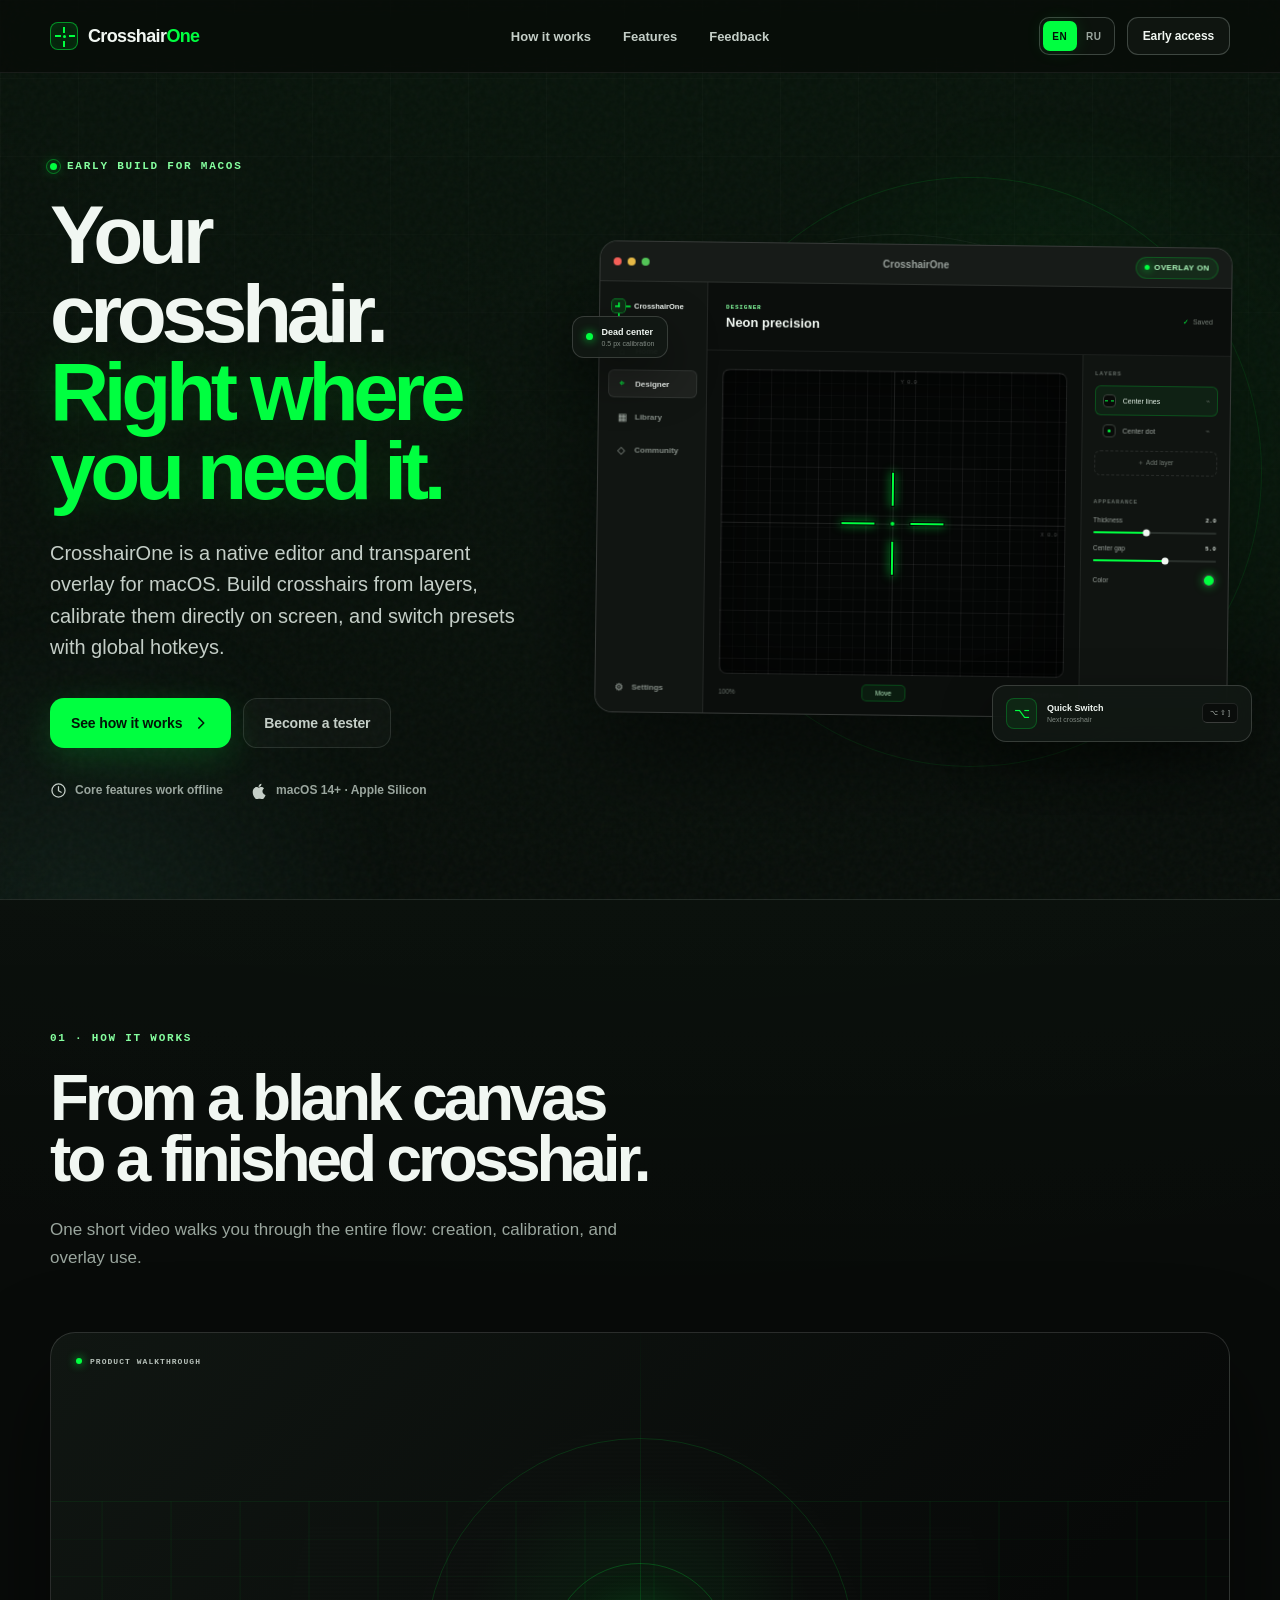
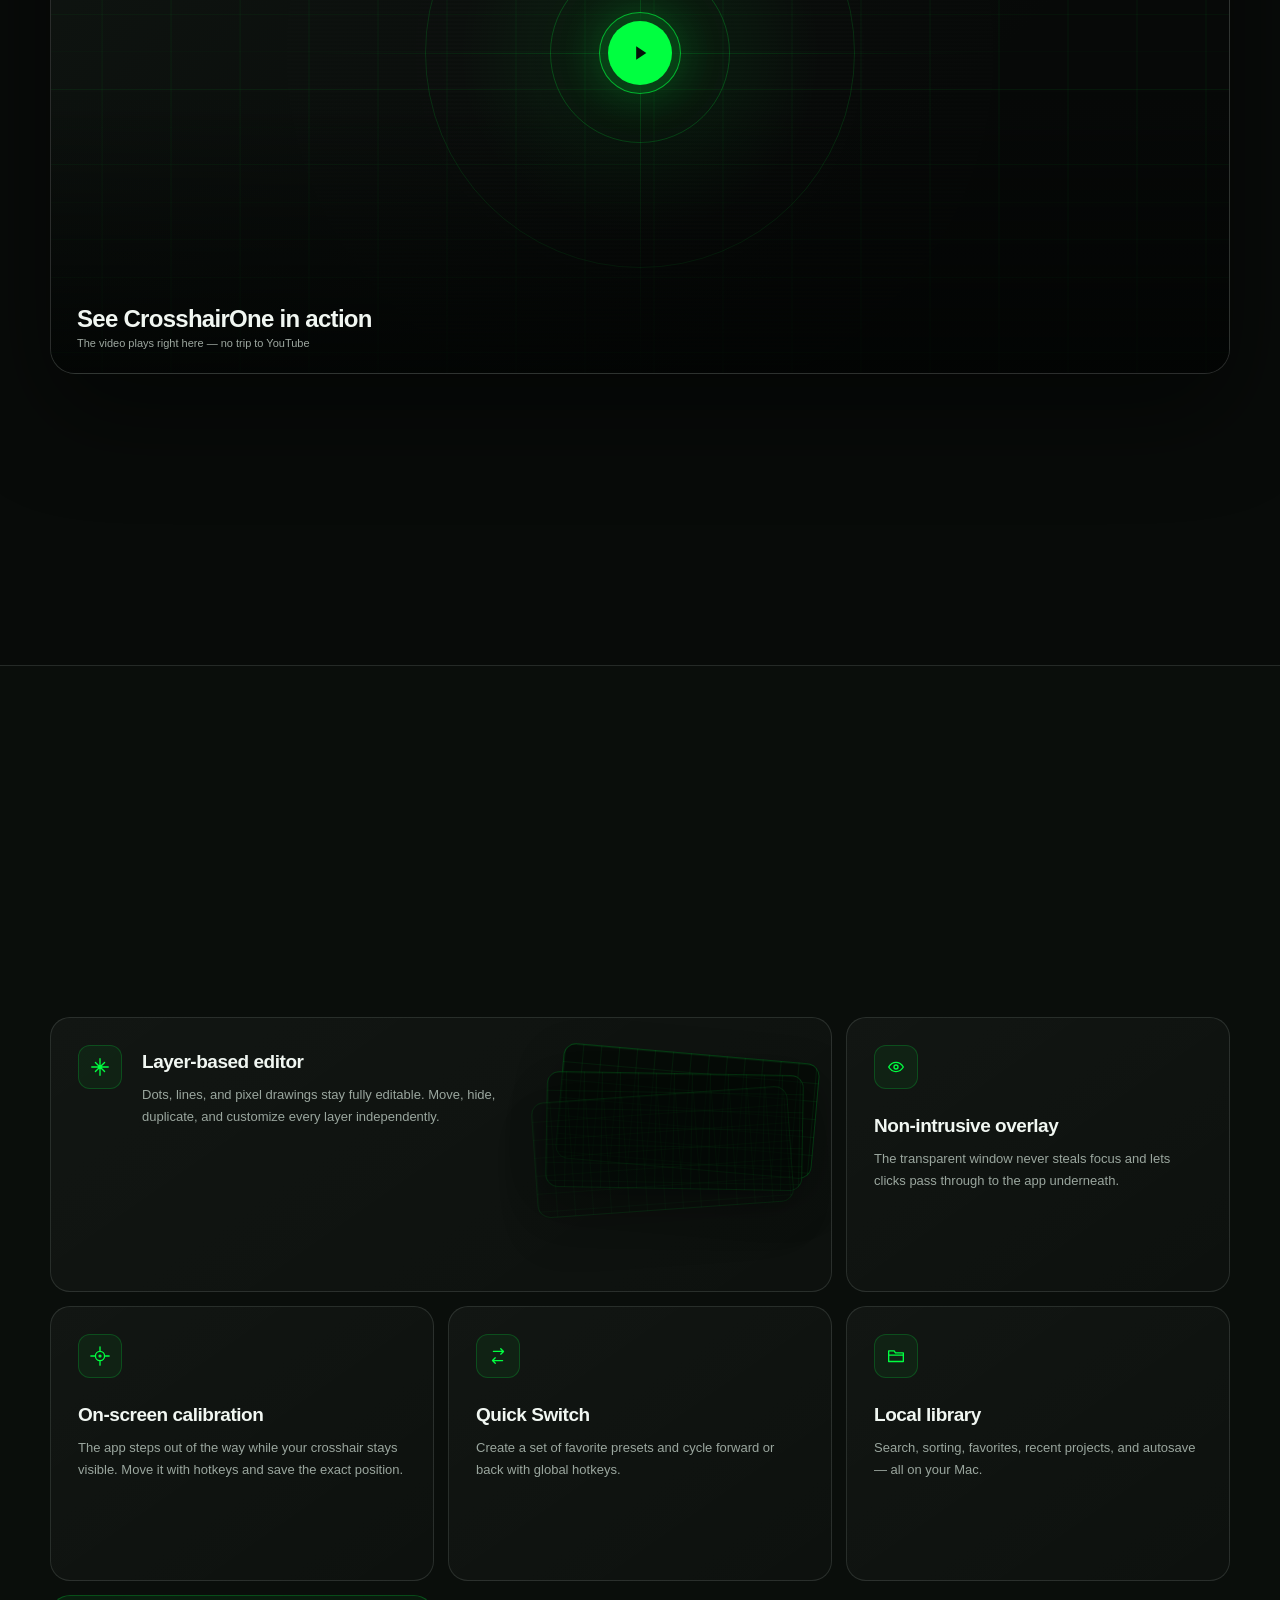
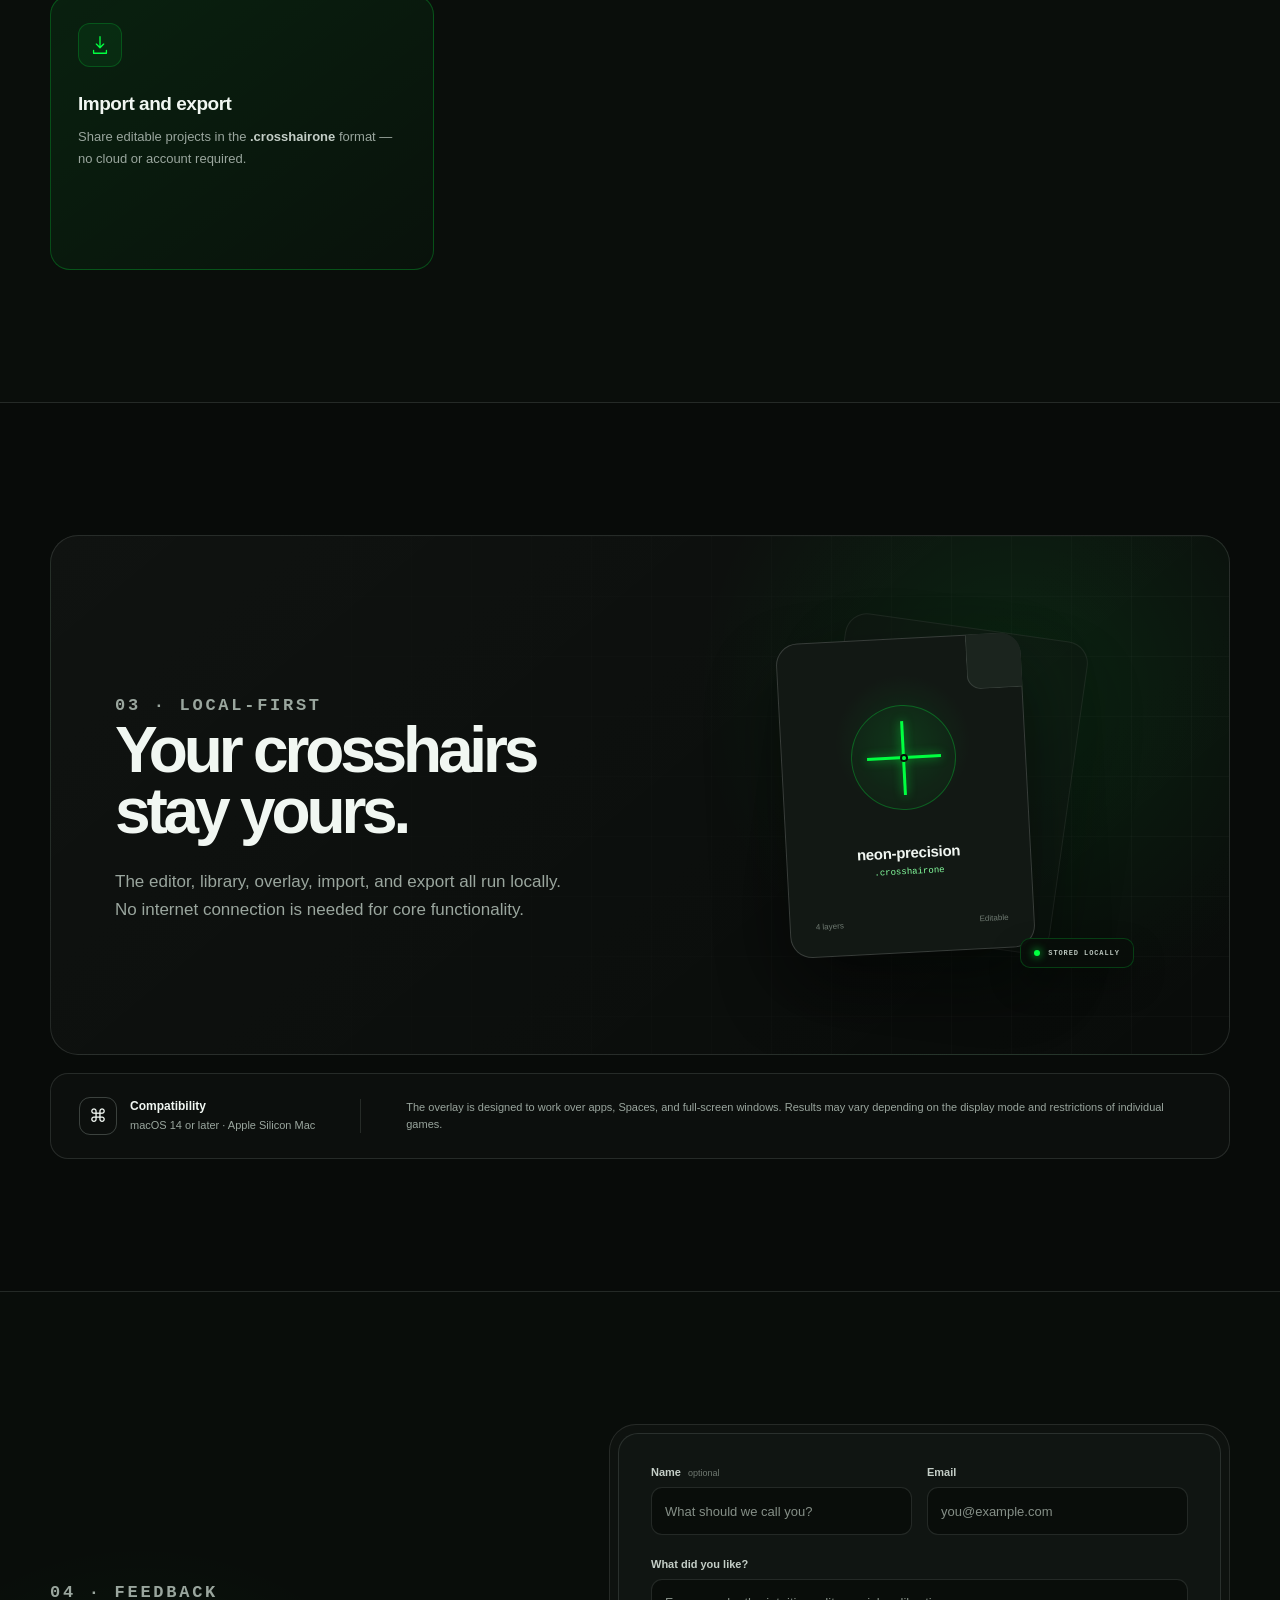
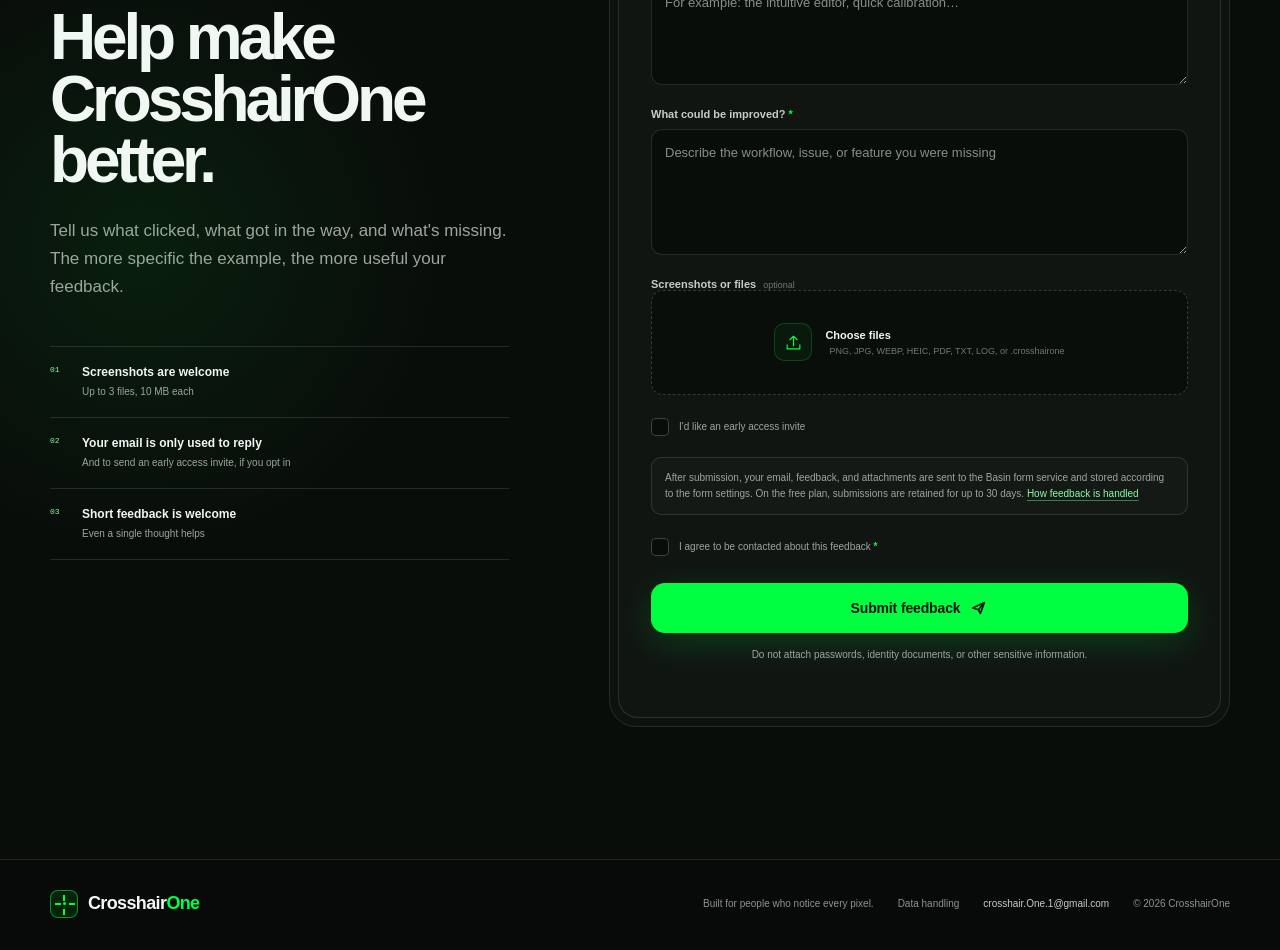
==== commit 6666974f: "Enable Cloudflare Web Analytics" ====
--- a/index.html
+++ b/index.html
@@ -20,9 +20,9 @@
     <script>
       document.documentElement.classList.add("js");
     </script>
-    <script defer src="./site-config.js"></script>
+    <script defer src="./site-config.js?v=2"></script>
     <script defer src="./i18n.js?v=6"></script>
-    <script defer src="./script.js?v=6"></script>
+    <script defer src="./script.js?v=7"></script>
   </head>
   <body>
     <a class="skip-link" href="#main">Skip to content</a>
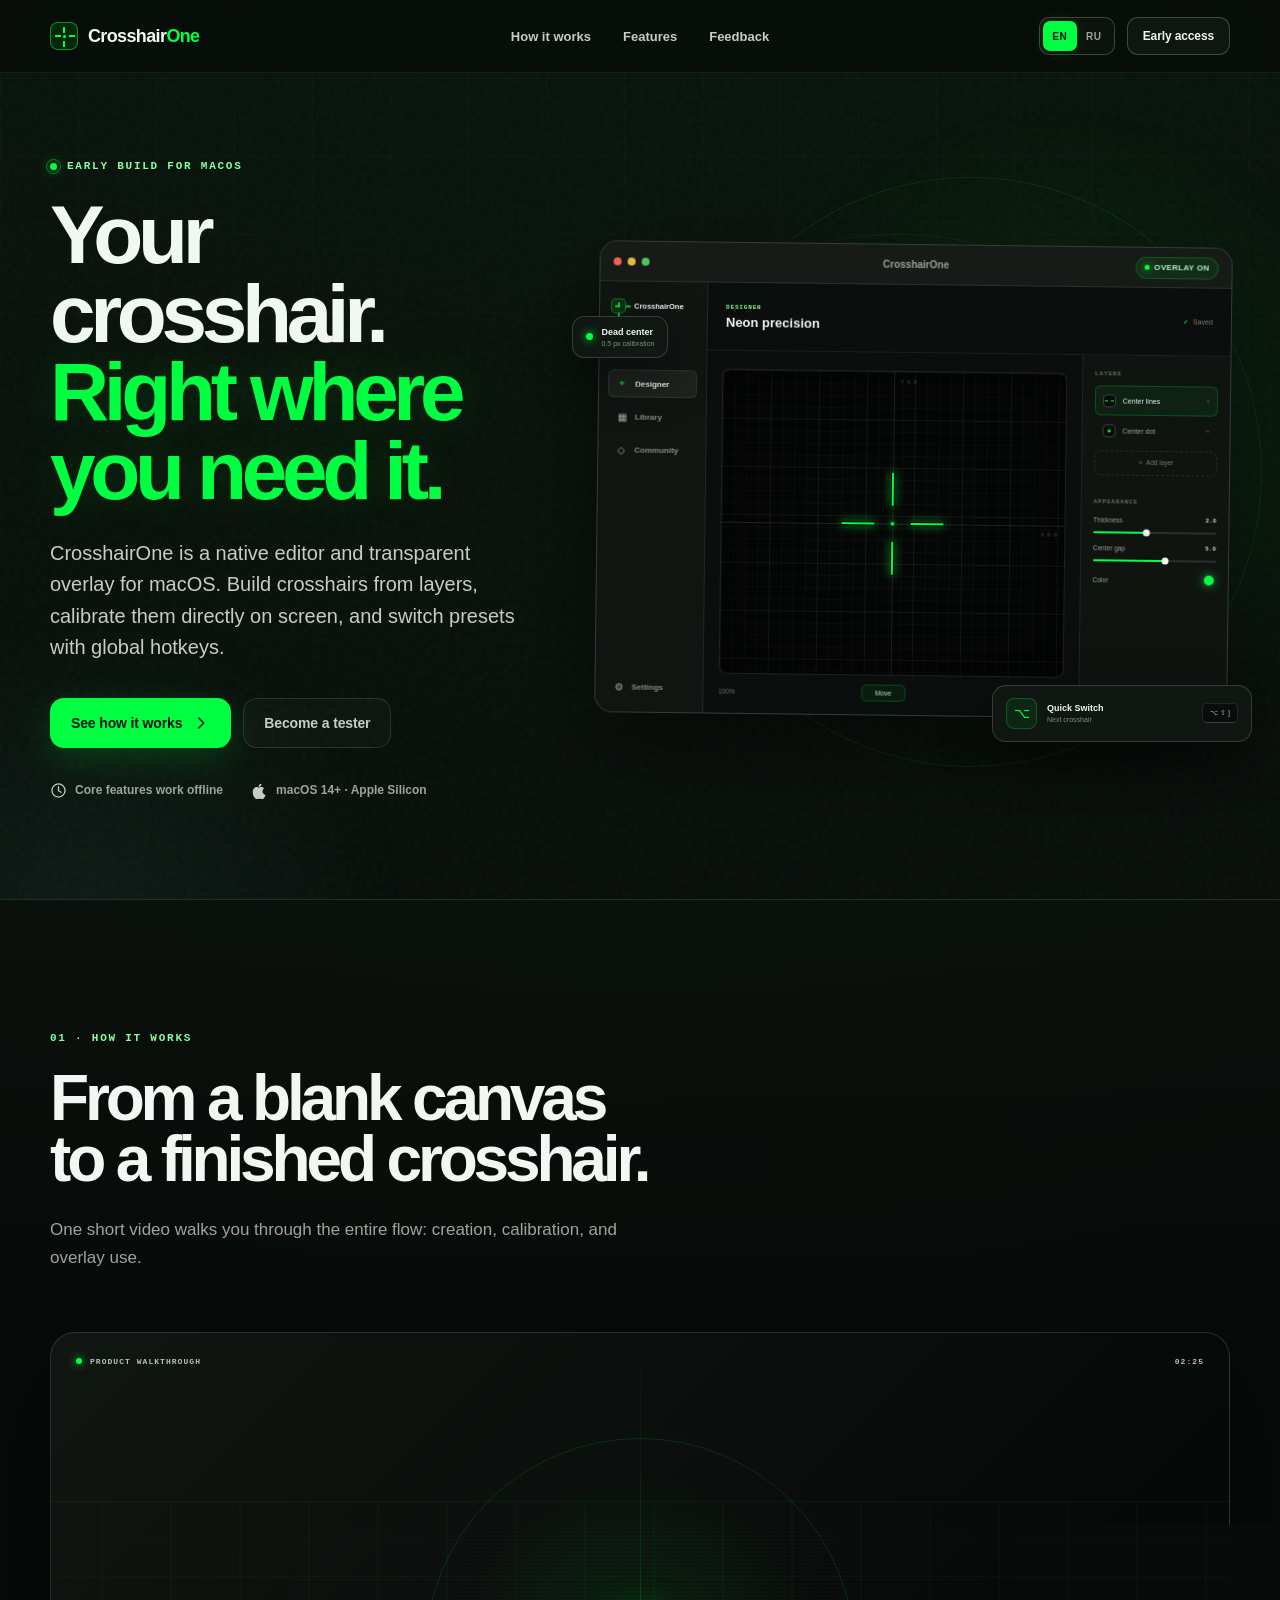
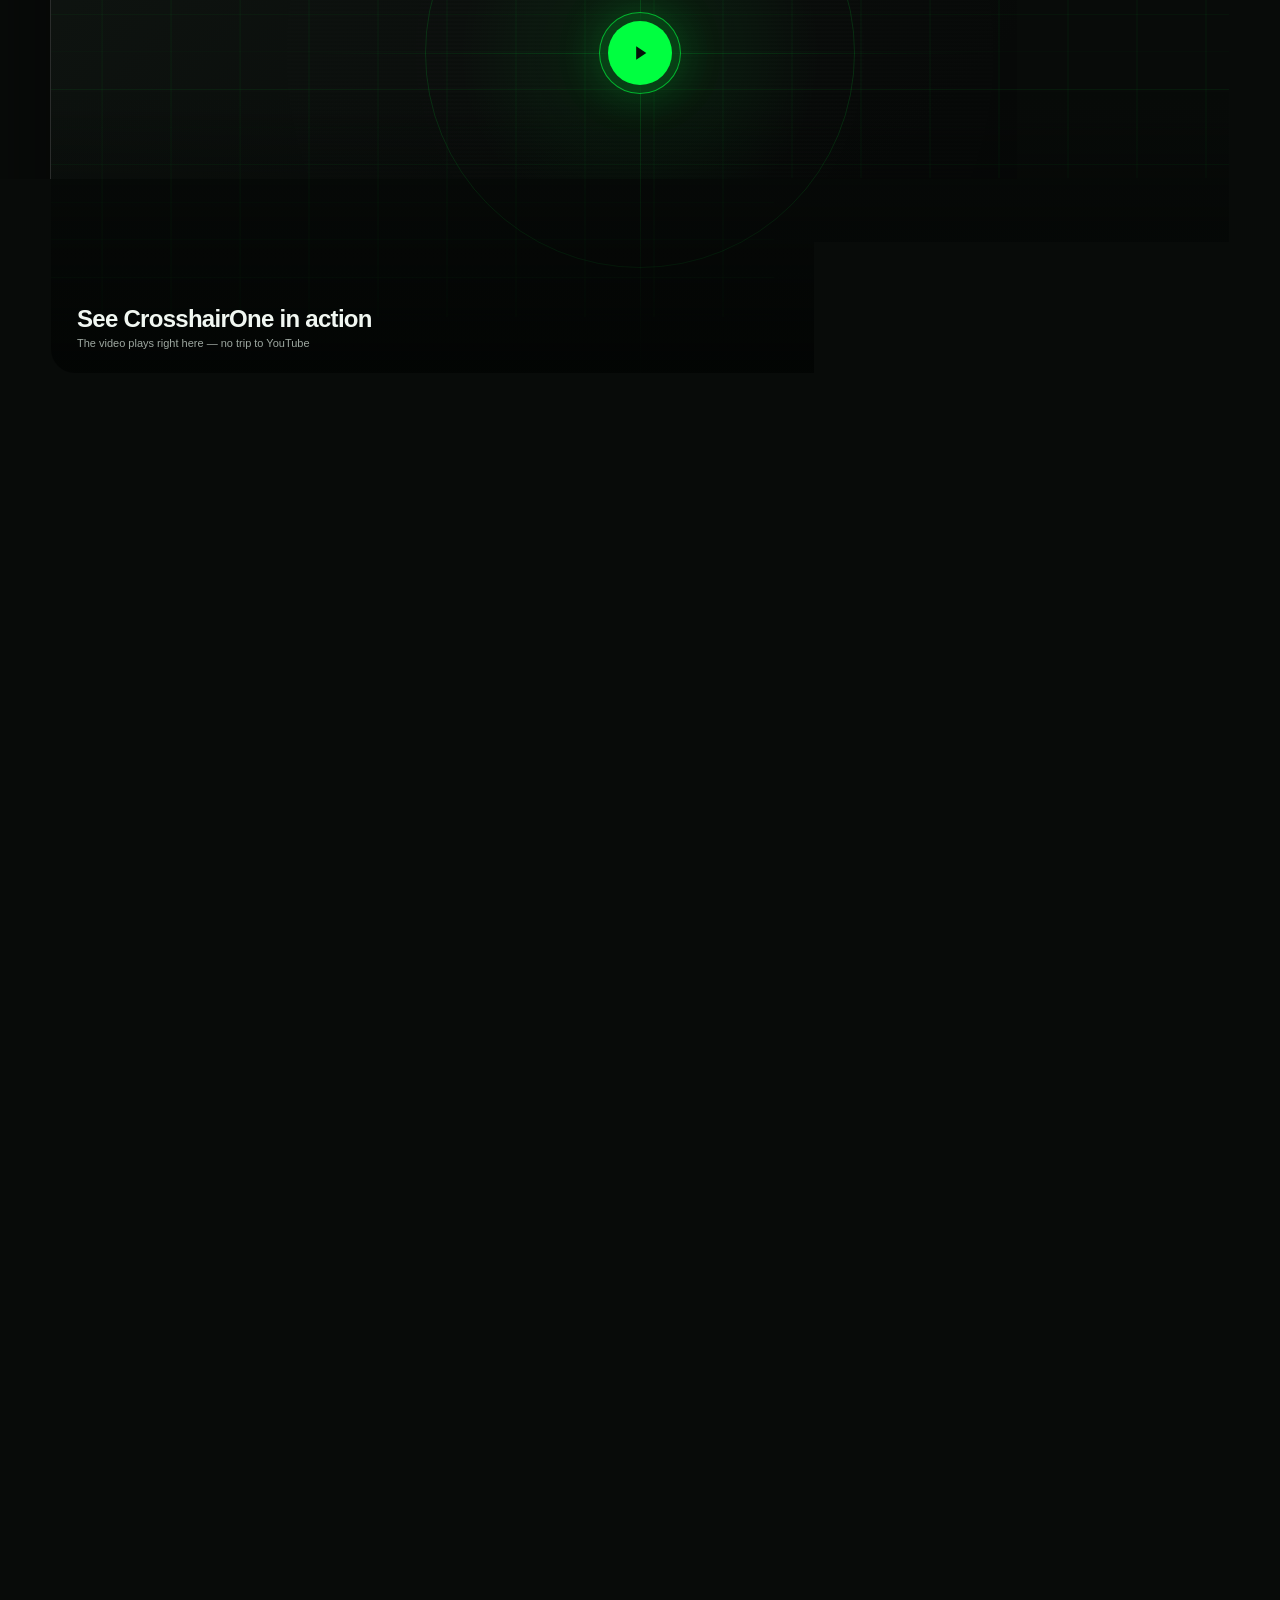
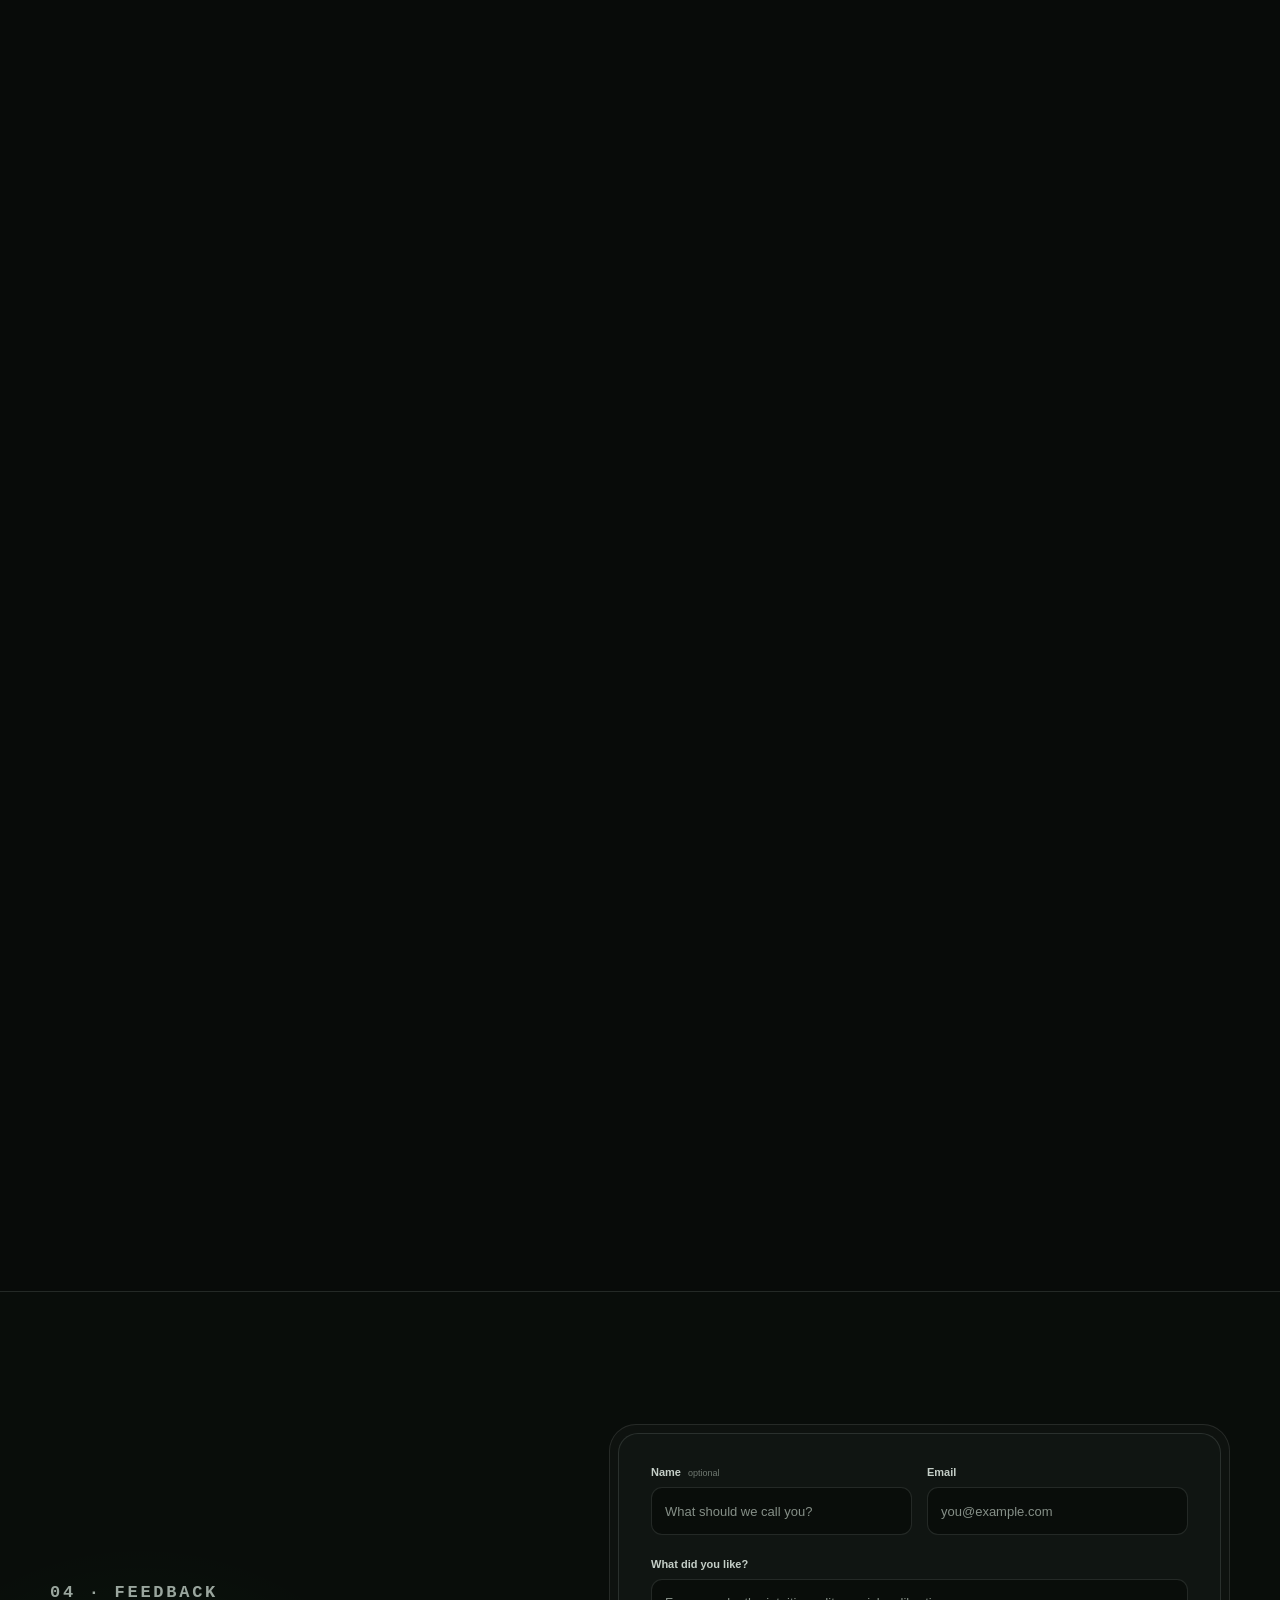
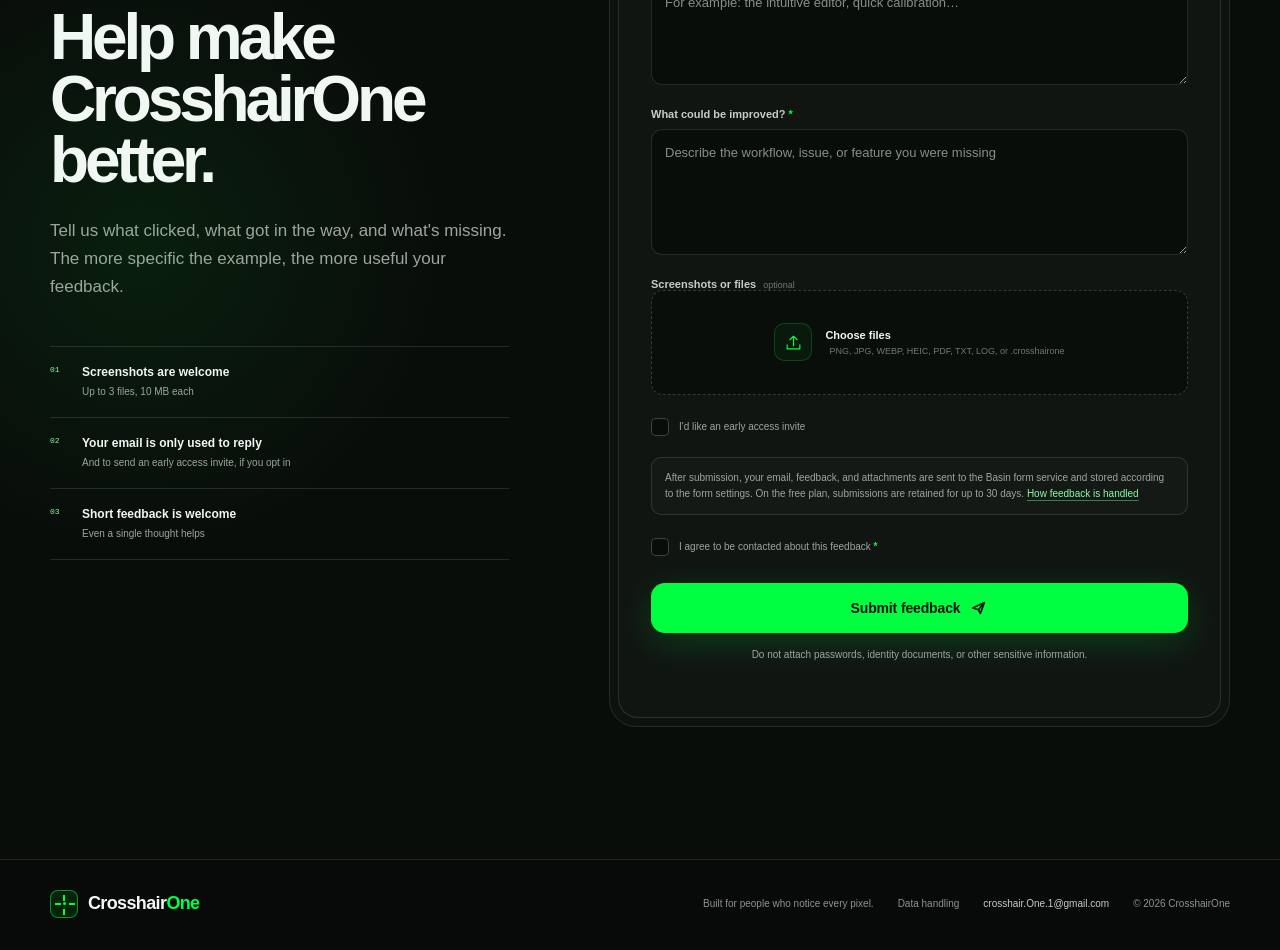
==== commit d1d6a97a: "Embed published CrosshairOne video" ====
--- a/index.html
+++ b/index.html
@@ -194,7 +194,7 @@
               <span class="video-grid" aria-hidden="true"></span>
               <span class="video-crosshair" aria-hidden="true"><i></i></span>
               <span class="video-badge"><i></i> PRODUCT WALKTHROUGH</span>
-              <span class="video-time">01:24</span>
+              <span class="video-time">02:25</span>
               <span class="play-button" aria-hidden="true">
                 <svg viewBox="0 0 28 28"><path d="m10.2 7.2 10.1 6.8-10.1 6.8V7.2Z" /></svg>
               </span>
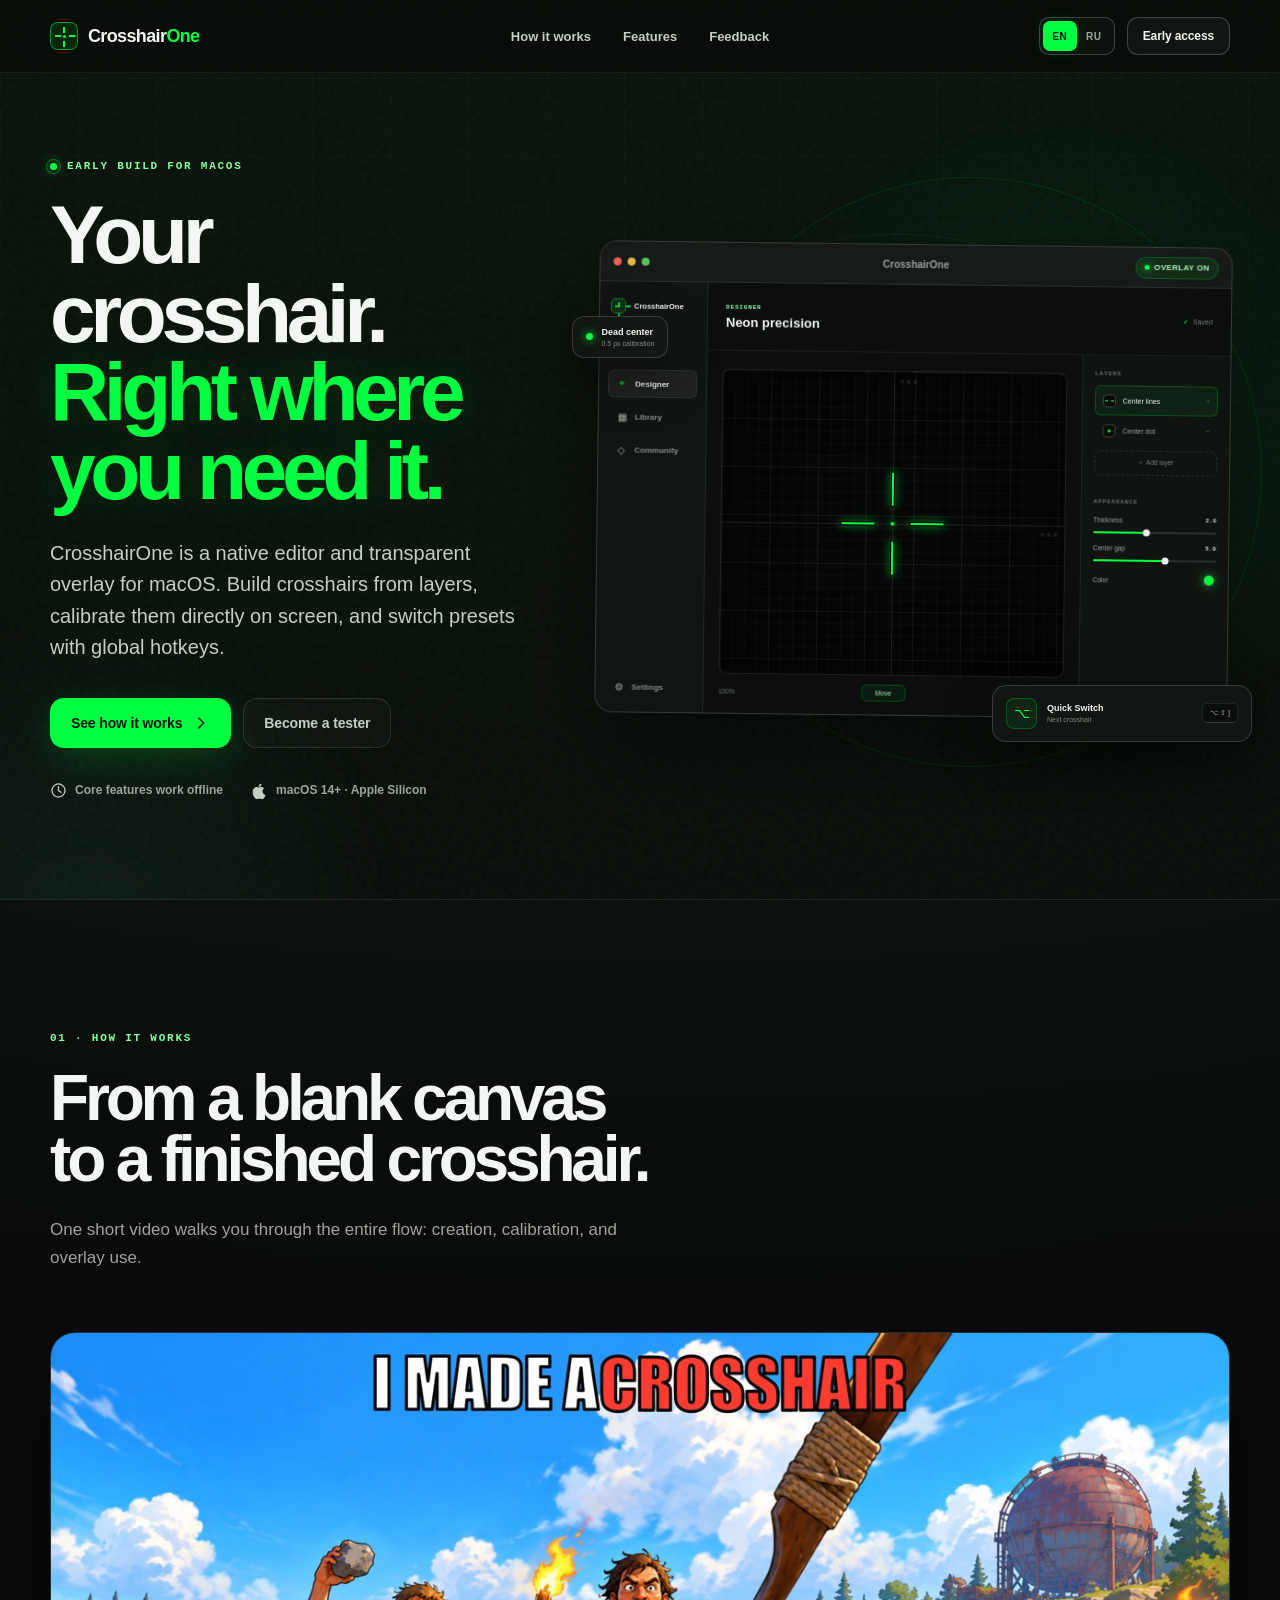
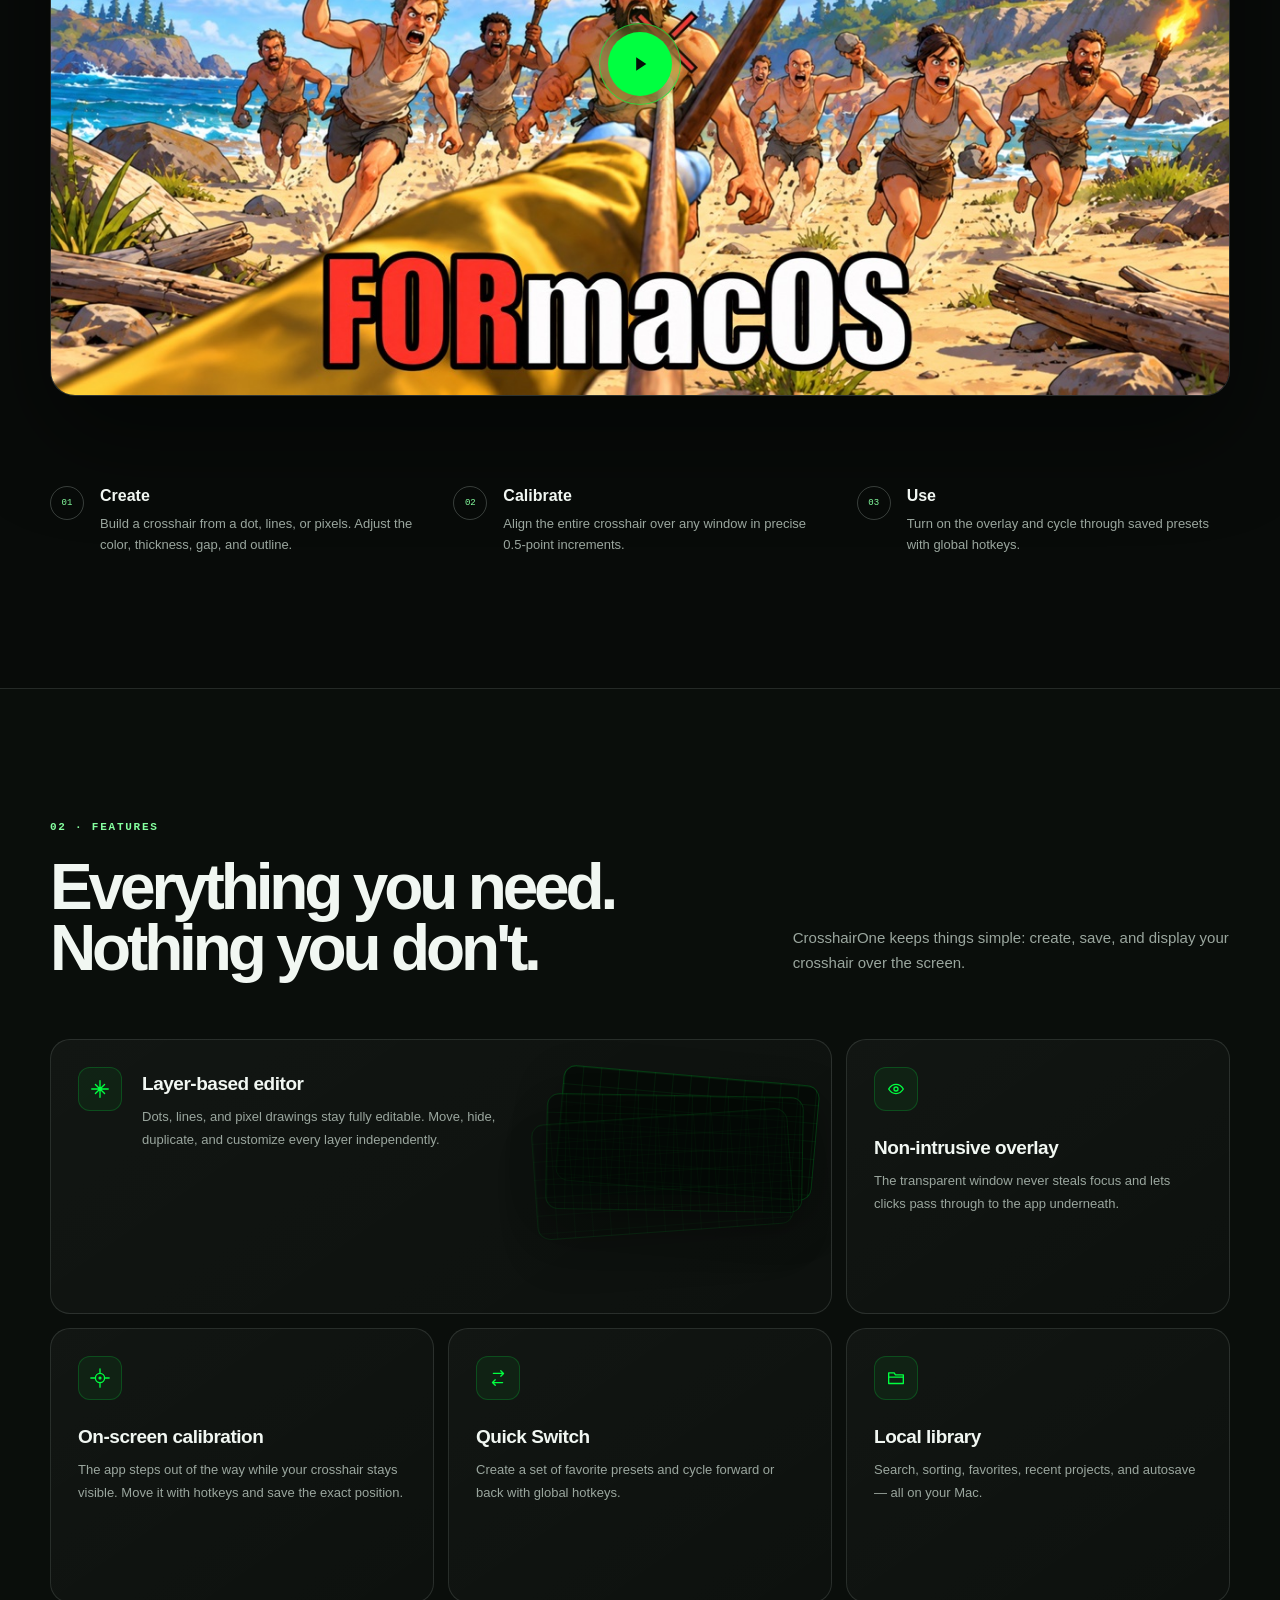
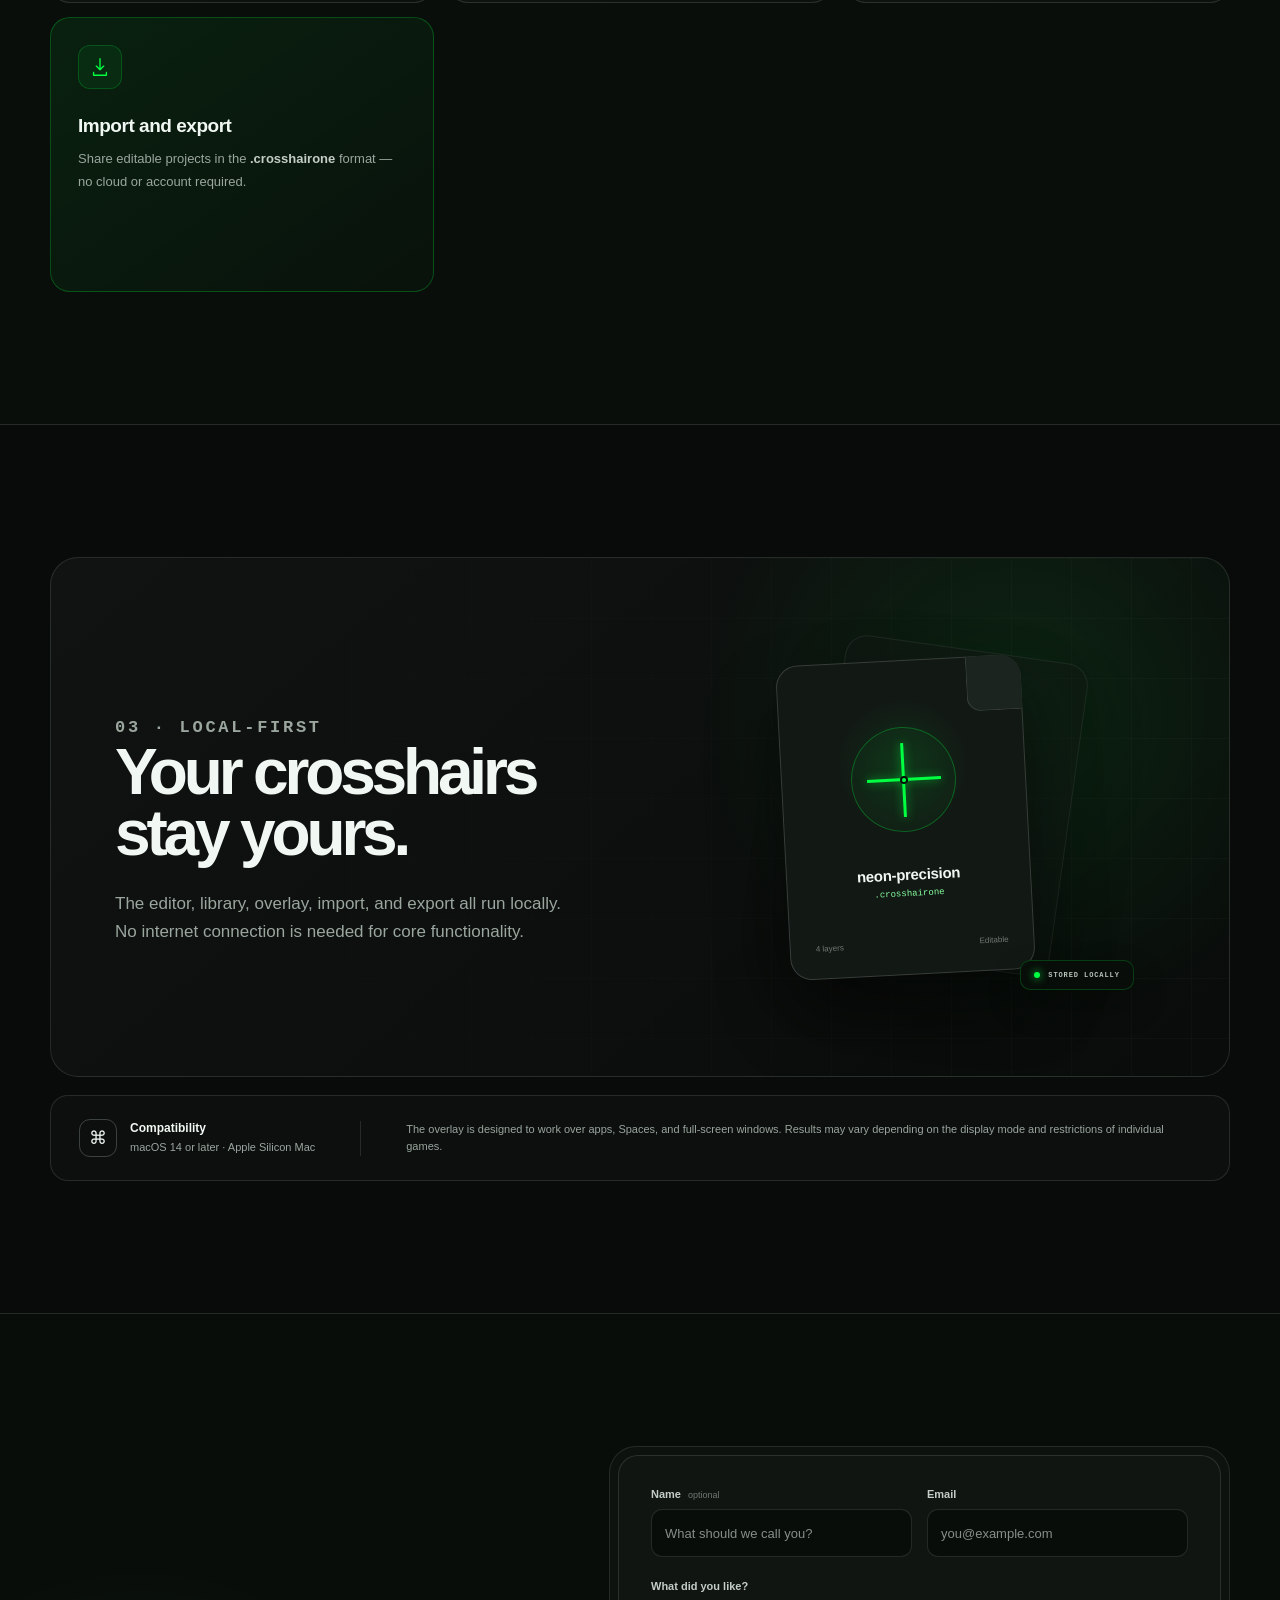
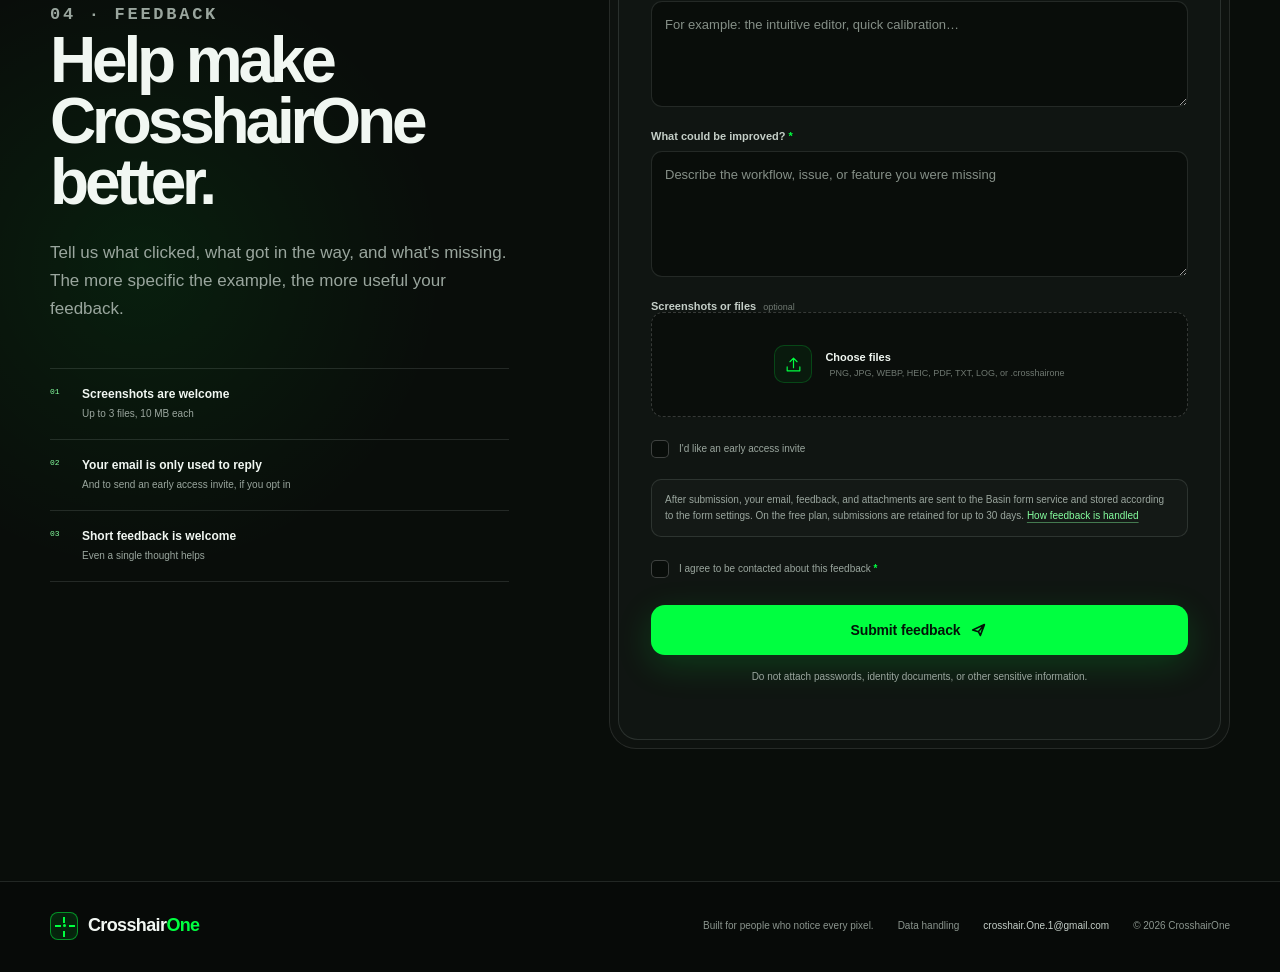
==== commit ece5e66a: "Replace embedded player with direct YouTube link" ====
--- a/index.html
+++ b/index.html
@@ -16,13 +16,13 @@
     />
     <title>CrosshairOne — crosshairs for macOS</title>
     <link rel="icon" href="./assets/favicon.svg" type="image/svg+xml" />
-    <link rel="stylesheet" href="./styles.css?v=6" />
+    <link rel="stylesheet" href="./styles.css?v=7" />
     <script>
       document.documentElement.classList.add("js");
     </script>
     <script defer src="./site-config.js?v=2"></script>
-    <script defer src="./i18n.js?v=6"></script>
-    <script defer src="./script.js?v=7"></script>
+    <script defer src="./i18n.js?v=7"></script>
+    <script defer src="./script.js?v=8"></script>
   </head>
   <body>
     <a class="skip-link" href="#main">Skip to content</a>
@@ -189,20 +189,20 @@
           </div>
 
           <div class="video-card reveal">
-            <button class="video-launch" type="button" aria-label="Play the CrosshairOne video">
-              <span class="video-scanlines" aria-hidden="true"></span>
-              <span class="video-grid" aria-hidden="true"></span>
-              <span class="video-crosshair" aria-hidden="true"><i></i></span>
-              <span class="video-badge"><i></i> PRODUCT WALKTHROUGH</span>
-              <span class="video-time">02:25</span>
+            <a class="video-launch" href="#feedback" aria-label="Watch the CrosshairOne video on YouTube">
+              <img
+                class="video-thumbnail"
+                src="./assets/crosshairone-youtube-thumbnail.jpg"
+                alt=""
+                width="1280"
+                height="720"
+                loading="lazy"
+                decoding="async"
+              />
               <span class="play-button" aria-hidden="true">
                 <svg viewBox="0 0 28 28"><path d="m10.2 7.2 10.1 6.8-10.1 6.8V7.2Z" /></svg>
               </span>
-              <span class="video-caption">
-                <strong>See CrosshairOne in action</strong>
-                <small>The video plays right here — no trip to YouTube</small>
-              </span>
-            </button>
+            </a>
             <p class="video-status" role="status" aria-live="polite"></p>
           </div>
 
--- a/styles.css
+++ b/styles.css
@@ -1011,12 +1011,11 @@
   position: relative;
 }
 
-.video-launch,
-.video-iframe {
+.video-launch {
   position: relative;
   display: block;
   width: 100%;
-  aspect-ratio: 16 / 8.7;
+  aspect-ratio: 16 / 9;
   overflow: hidden;
   border: 1px solid rgba(255, 255, 255, 0.14);
   border-radius: 25px;
@@ -1029,14 +1028,23 @@
 .video-launch {
   padding: 0;
   cursor: pointer;
+  color: inherit;
+  text-decoration: none;
   text-align: left;
 }
 
-.video-launch::after {
+.video-thumbnail {
   position: absolute;
   inset: 0;
-  content: "";
-  background: linear-gradient(to top, rgba(2, 4, 3, 0.82), transparent 44%);
+  width: 100%;
+  height: 100%;
+  object-fit: cover;
+  transition: transform 220ms ease, filter 220ms ease;
+}
+
+.video-launch:hover .video-thumbnail {
+  filter: brightness(1.04);
+  transform: scale(1.01);
 }
 
 .video-launch:hover .play-button {
@@ -2061,8 +2069,7 @@
   .local-copy h2,
   .feedback-copy h2 { font-size: 42px; }
 
-  .video-launch,
-  .video-iframe { aspect-ratio: 4 / 3; border-radius: 18px; }
+  .video-launch { aspect-ratio: 16 / 9; border-radius: 18px; }
   .video-grid { transform: rotateX(57deg) scale(1.8) translateY(26%); }
   .video-crosshair { width: 58vw; }
   .play-button { width: 67px; height: 67px; }
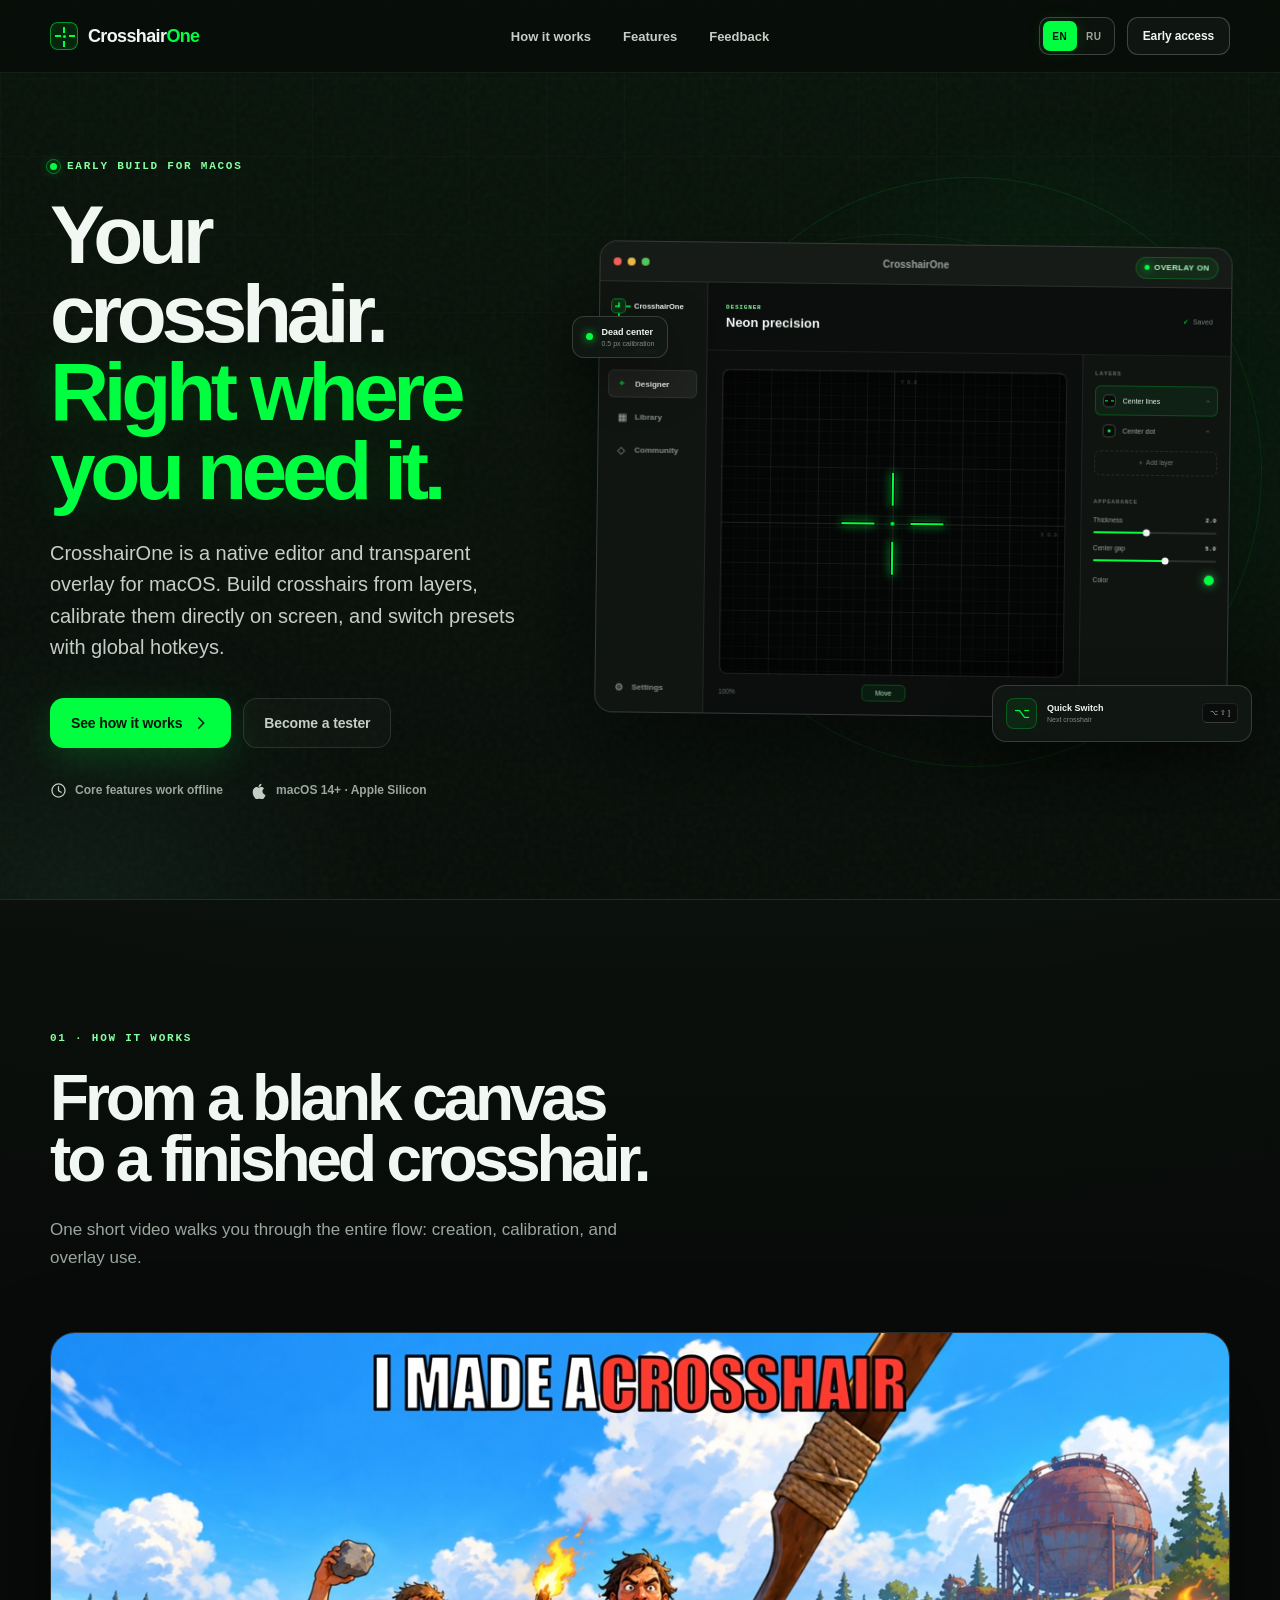
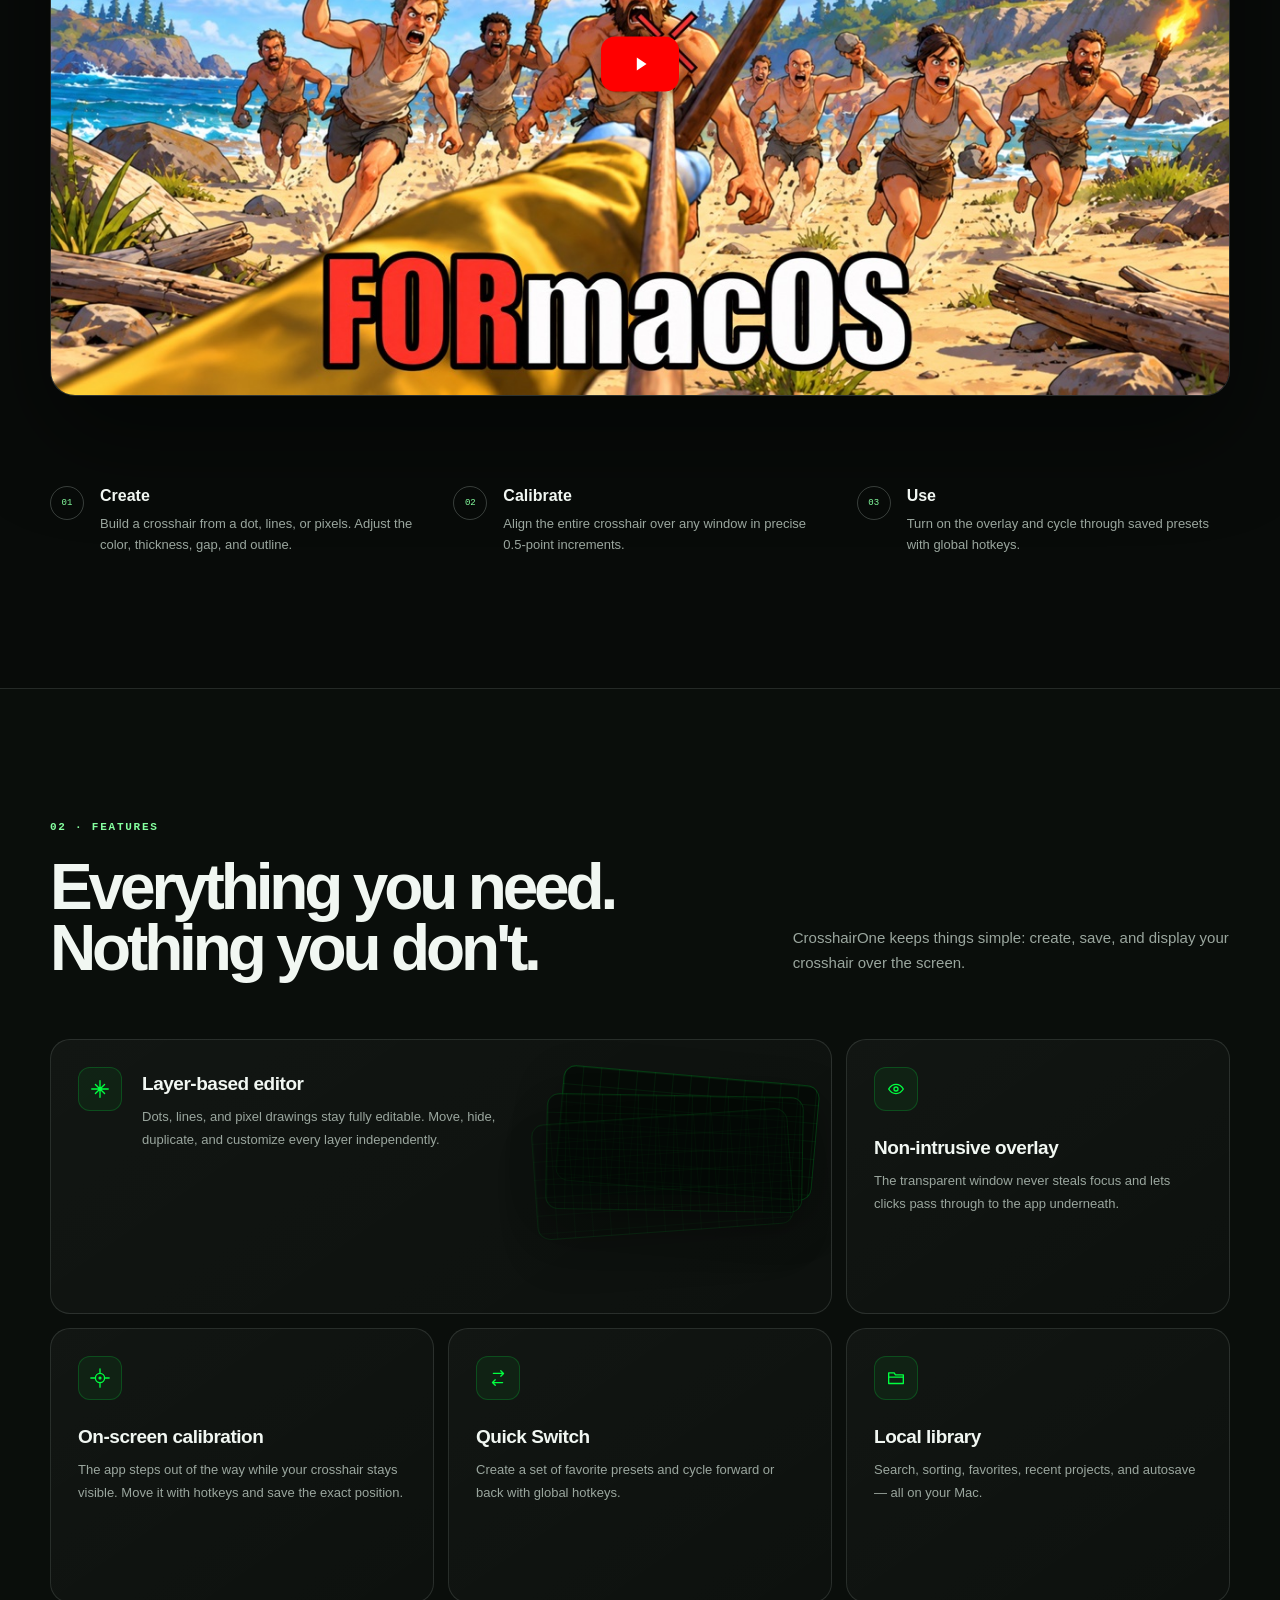
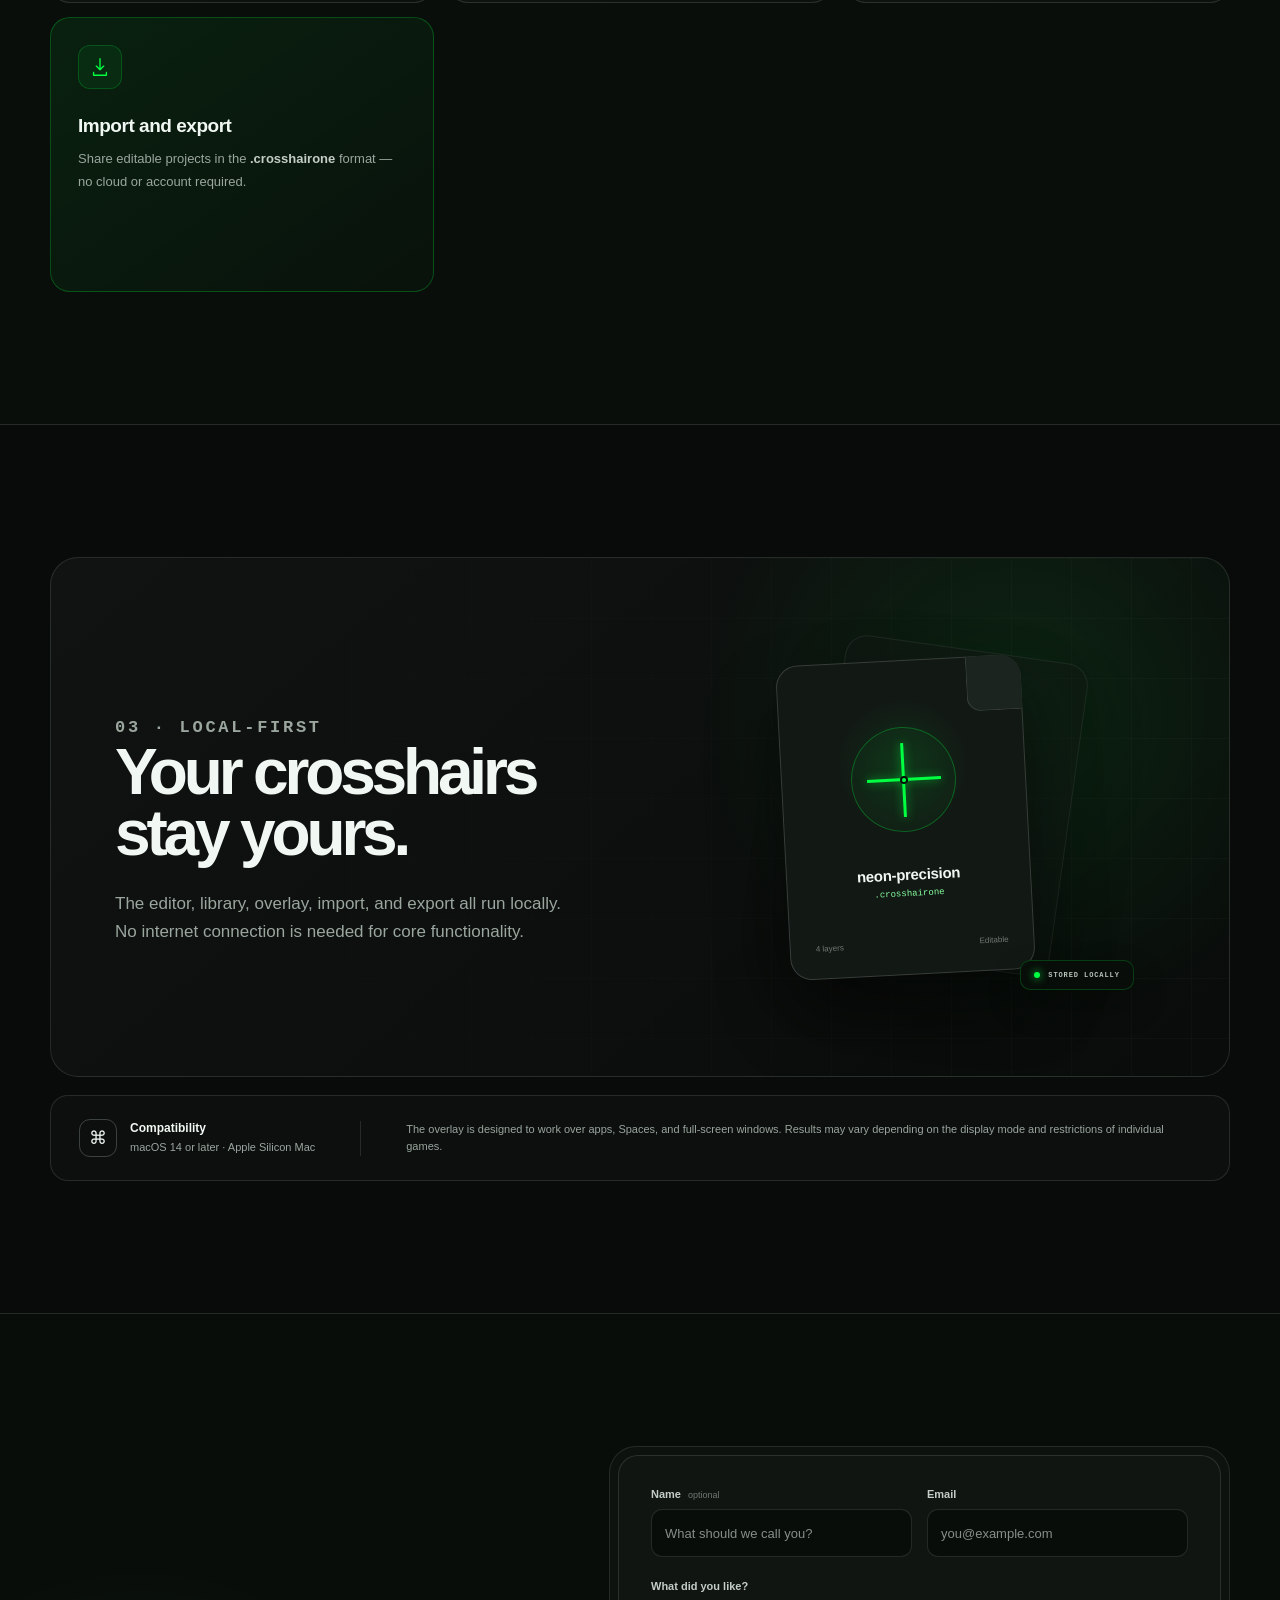
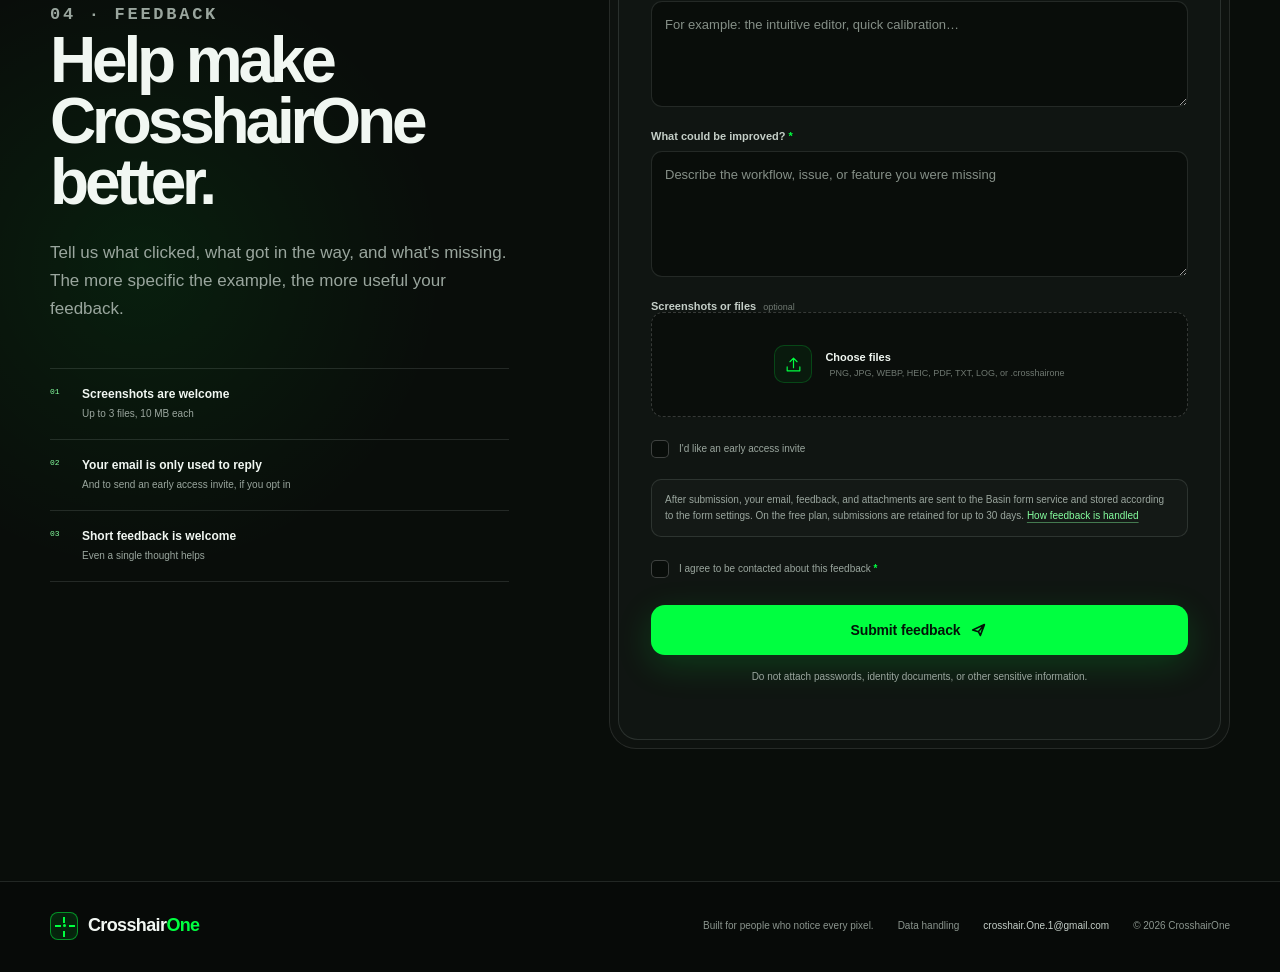
==== commit 06718c93: "Use standard YouTube play button" ====
--- a/index.html
+++ b/index.html
@@ -16,7 +16,7 @@
     />
     <title>CrosshairOne — crosshairs for macOS</title>
     <link rel="icon" href="./assets/favicon.svg" type="image/svg+xml" />
-    <link rel="stylesheet" href="./styles.css?v=7" />
+    <link rel="stylesheet" href="./styles.css?v=8" />
     <script>
       document.documentElement.classList.add("js");
     </script>
--- a/styles.css
+++ b/styles.css
@@ -1049,7 +1049,8 @@
 
 .video-launch:hover .play-button {
   transform: translate(-50%, -50%) scale(1.08);
-  box-shadow: 0 0 60px rgba(0, 255, 64, 0.3);
+  background: #ff0033;
+  box-shadow: 0 8px 24px rgba(0, 0, 0, 0.42);
 }
 
 .video-launch.is-placeholder .video-time {
@@ -1143,31 +1144,19 @@
   top: 50%;
   left: 50%;
   display: grid;
-  width: 82px;
-  height: 82px;
+  width: 78px;
+  height: 55px;
   place-items: center;
-  border: 1px solid rgba(0, 255, 64, 0.6);
-  border-radius: 50%;
-  background: rgba(0, 255, 64, 0.15);
-  box-shadow: 0 0 45px rgba(0, 255, 64, 0.2);
-  backdrop-filter: blur(8px);
+  border-radius: 14px;
+  background: #ff0000;
+  box-shadow: 0 6px 20px rgba(0, 0, 0, 0.38);
   transform: translate(-50%, -50%);
-  transition: transform 220ms ease, box-shadow 220ms ease;
-}
-
-.play-button::before {
-  position: absolute;
-  inset: 8px;
-  border-radius: inherit;
-  background: var(--green);
-  content: "";
+  transition: transform 180ms ease, background 180ms ease, box-shadow 180ms ease;
 }
 
 .play-button svg {
-  position: relative;
-  z-index: 1;
-  width: 28px;
-  fill: #06120a;
+  width: 27px;
+  fill: #fff;
 }
 
 .video-caption {
@@ -2072,7 +2061,7 @@
   .video-launch { aspect-ratio: 16 / 9; border-radius: 18px; }
   .video-grid { transform: rotateX(57deg) scale(1.8) translateY(26%); }
   .video-crosshair { width: 58vw; }
-  .play-button { width: 67px; height: 67px; }
+  .play-button { width: 68px; height: 48px; border-radius: 12px; }
   .video-caption small { display: none; }
 
   .feature-grid { grid-template-columns: 1fr; }
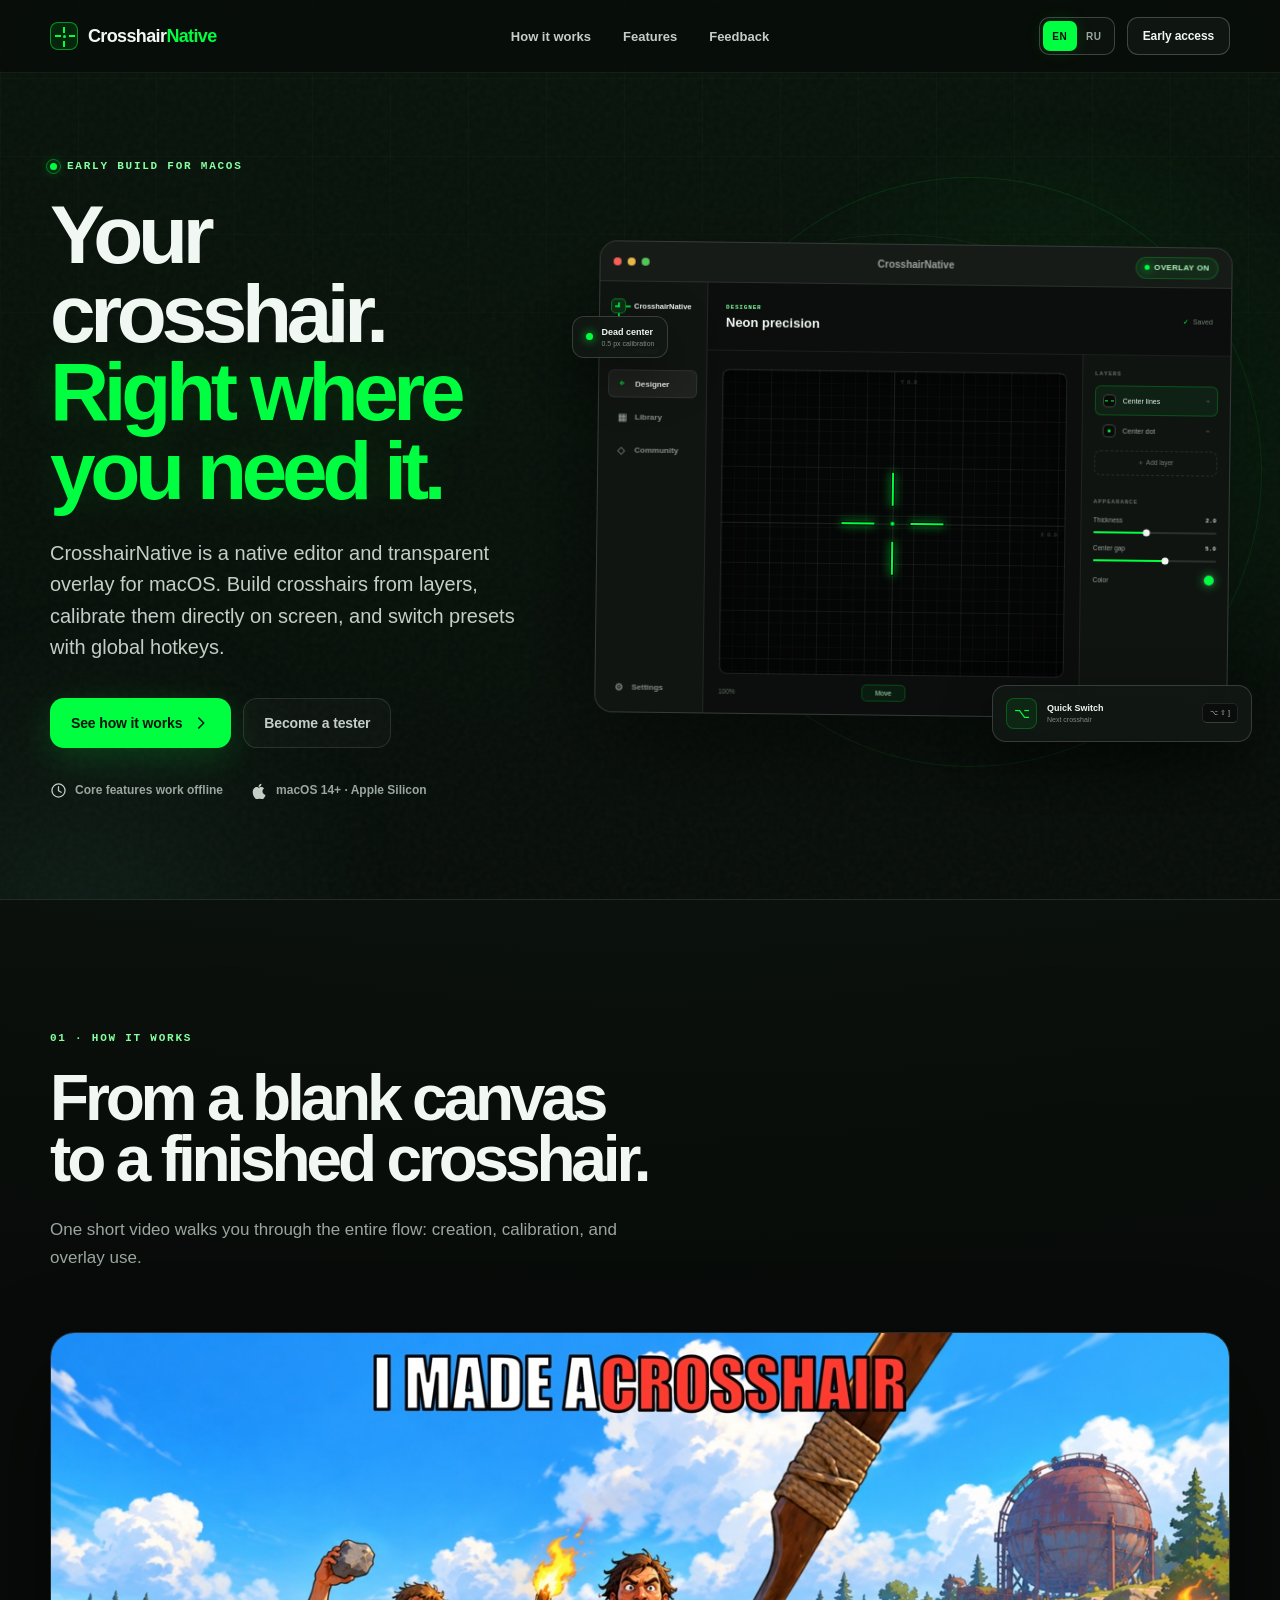
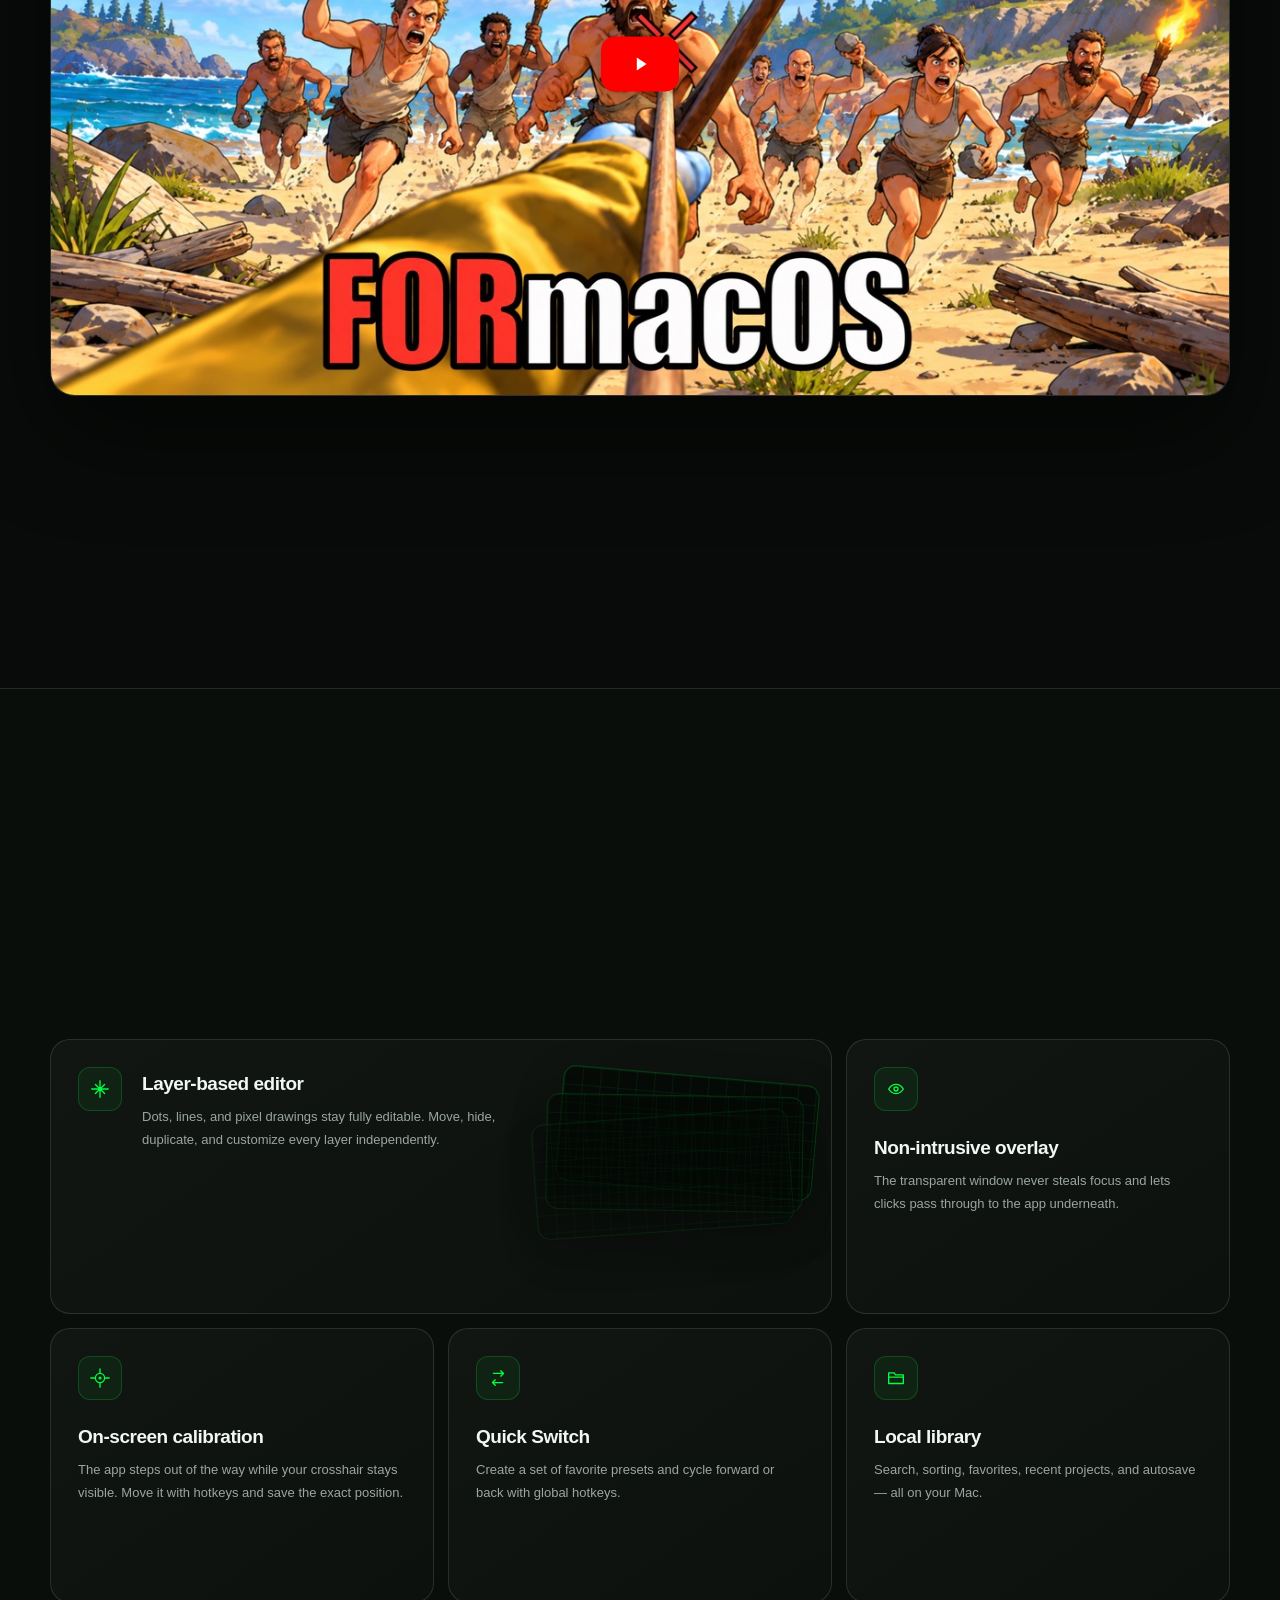
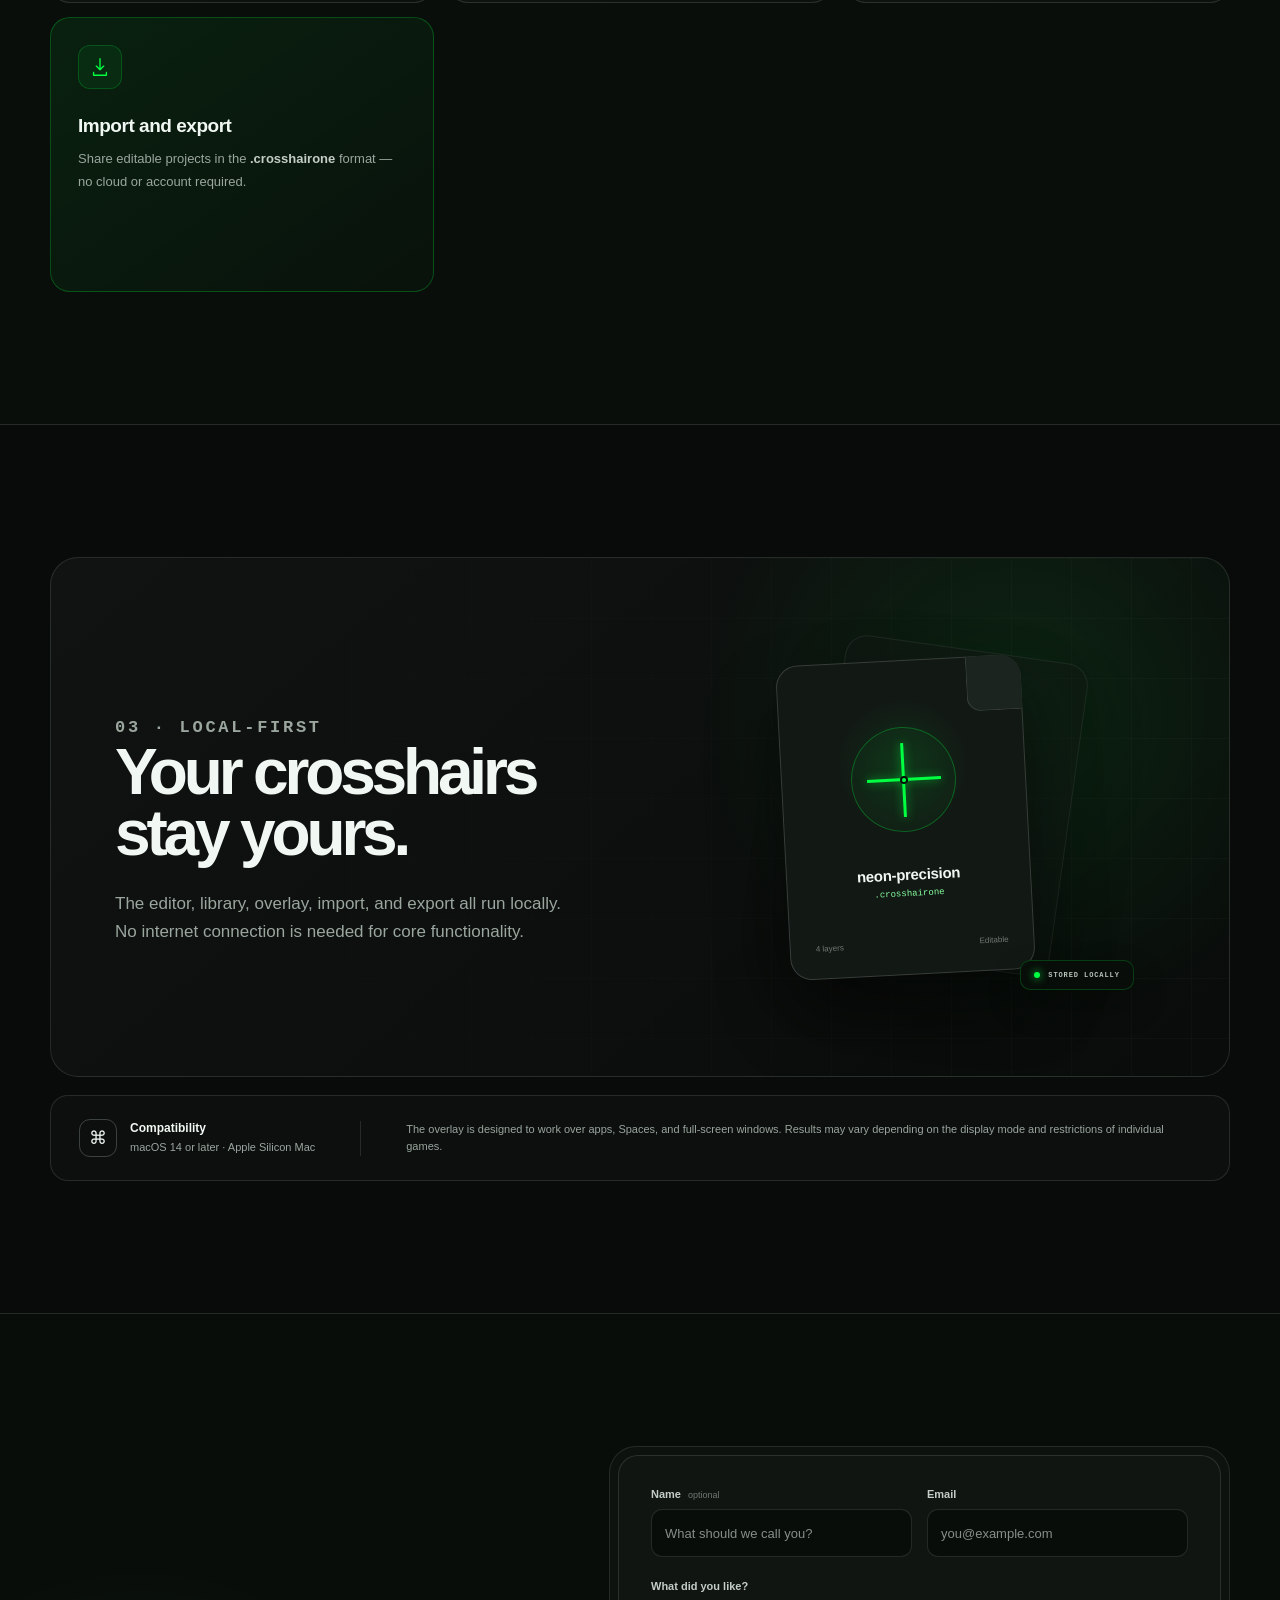
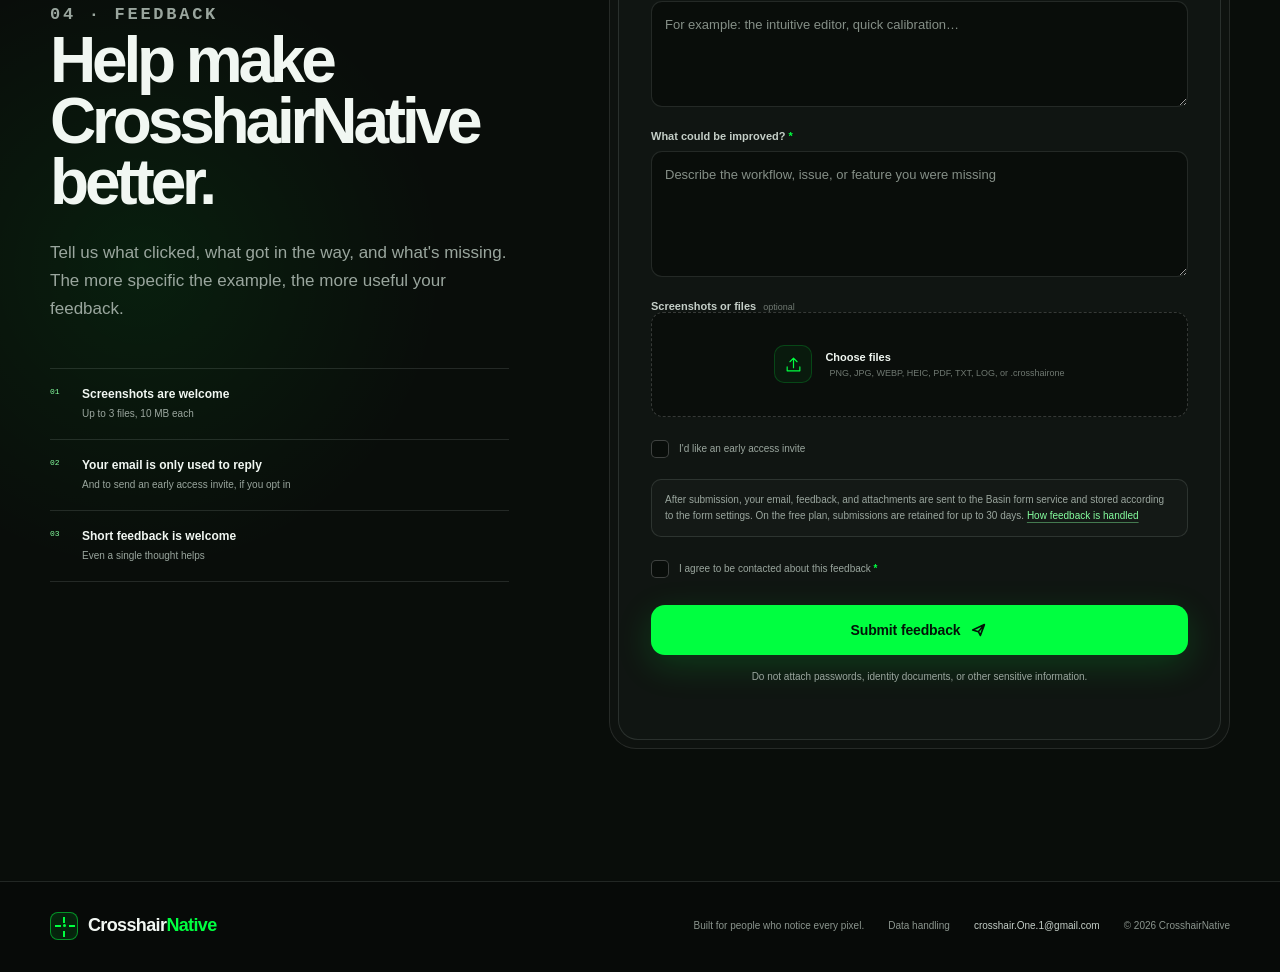
==== commit f984d977: "Rename CrosshairOne to CrosshairNative" ====
--- a/index.html
+++ b/index.html
@@ -5,16 +5,16 @@
     <meta name="viewport" content="width=device-width, initial-scale=1" />
     <meta
       name="description"
-      content="CrosshairOne is a native crosshair editor and transparent overlay for macOS. Build crosshairs from layers, calibrate them on screen, and switch presets with global hotkeys."
+      content="CrosshairNative is a native crosshair editor and transparent overlay for macOS. Build crosshairs from layers, calibrate them on screen, and switch presets with global hotkeys."
     />
     <meta name="theme-color" content="#080b09" />
     <meta property="og:type" content="website" />
-    <meta property="og:title" content="CrosshairOne — your crosshair, right where you need it" />
+    <meta property="og:title" content="CrosshairNative — your crosshair, right where you need it" />
     <meta
       property="og:description"
       content="A native crosshair editor and transparent overlay for macOS."
     />
-    <title>CrosshairOne — crosshairs for macOS</title>
+    <title>CrosshairNative — crosshairs for macOS</title>
     <link rel="icon" href="./assets/favicon.svg" type="image/svg+xml" />
     <link rel="stylesheet" href="./styles.css?v=8" />
     <script>
@@ -29,11 +29,11 @@
 
     <header class="site-header">
       <div class="container header-inner">
-        <a class="brand" href="#top" aria-label="CrosshairOne — back to top">
+        <a class="brand" href="#top" aria-label="CrosshairNative — back to top">
           <span class="brand-mark" aria-hidden="true">
             <span></span>
           </span>
-          <span>Crosshair<span>One</span></span>
+          <span>Crosshair<span>Native</span></span>
         </a>
 
         <nav class="desktop-nav" aria-label="Main navigation">
@@ -67,7 +67,7 @@
             </p>
             <h1 id="hero-title">Your crosshair.<br /><em>Right where you need it.</em></h1>
             <p class="hero-lede">
-              CrosshairOne is a native editor and transparent overlay for macOS.
+              CrosshairNative is a native editor and transparent overlay for macOS.
               Build crosshairs from layers, calibrate them directly on screen,
               and switch presets with global hotkeys.
             </p>
@@ -94,7 +94,7 @@
             </ul>
           </div>
 
-          <div class="product-visual reveal reveal-delay" aria-label="CrosshairOne interface preview">
+          <div class="product-visual reveal reveal-delay" aria-label="CrosshairNative interface preview">
             <div class="visual-orbit orbit-one" aria-hidden="true"></div>
             <div class="visual-orbit orbit-two" aria-hidden="true"></div>
             <div class="app-window">
@@ -102,7 +102,7 @@
                 <div class="traffic-lights" aria-hidden="true">
                   <span></span><span></span><span></span>
                 </div>
-                <span class="window-title">CrosshairOne</span>
+                <span class="window-title">CrosshairNative</span>
                 <span class="overlay-pill"><i></i> Overlay on</span>
               </div>
 
@@ -110,7 +110,7 @@
                 <aside class="mock-sidebar" aria-hidden="true">
                   <div class="mock-logo">
                     <span class="mini-mark"></span>
-                    <b>CrosshairOne</b>
+                    <b>CrosshairNative</b>
                   </div>
                   <div class="mock-nav-row"><span>⌂</span> Home</div>
                   <div class="mock-nav-row active"><span>⌖</span> Designer</div>
@@ -189,7 +189,7 @@
           </div>
 
           <div class="video-card reveal">
-            <a class="video-launch" href="#feedback" aria-label="Watch the CrosshairOne video on YouTube">
+            <a class="video-launch" href="#feedback" aria-label="Watch the CrosshairNative video on YouTube">
               <img
                 class="video-thumbnail"
                 src="./assets/crosshairone-youtube-thumbnail.jpg"
@@ -230,7 +230,7 @@
               <p class="section-number">02 · FEATURES</p>
               <h2 id="features-title">Everything you need.<br />Nothing you don't.</h2>
             </div>
-            <p>CrosshairOne keeps things simple: create, save, and display your crosshair over the screen.</p>
+            <p>CrosshairNative keeps things simple: create, save, and display your crosshair over the screen.</p>
           </div>
 
           <div class="feature-grid">
@@ -320,7 +320,7 @@
         <div class="container feedback-grid">
           <div class="feedback-copy reveal">
             <p class="section-number">04 · FEEDBACK</p>
-            <h2 id="feedback-title">Help make<br />CrosshairOne better.</h2>
+            <h2 id="feedback-title">Help make<br />CrosshairNative better.</h2>
             <p>Tell us what clicked, what got in the way, and what's missing. The more specific the example, the more useful your feedback.</p>
 
             <div class="feedback-points">
@@ -407,14 +407,14 @@
 
     <footer class="site-footer">
       <div class="container footer-inner">
-        <a class="brand" href="#top" aria-label="CrosshairOne — back to top">
+        <a class="brand" href="#top" aria-label="CrosshairNative — back to top">
           <span class="brand-mark" aria-hidden="true"><span></span></span>
-          <span>Crosshair<span>One</span></span>
+          <span>Crosshair<span>Native</span></span>
         </a>
         <p>Built for people who notice every pixel.</p>
         <a class="footer-link" href="./privacy.html">Data handling</a>
         <a class="footer-email" data-contact-email hidden href="#feedback"></a>
-        <p>© <span id="current-year"></span> CrosshairOne</p>
+        <p>© <span id="current-year"></span> CrosshairNative</p>
       </div>
     </footer>
   </body>
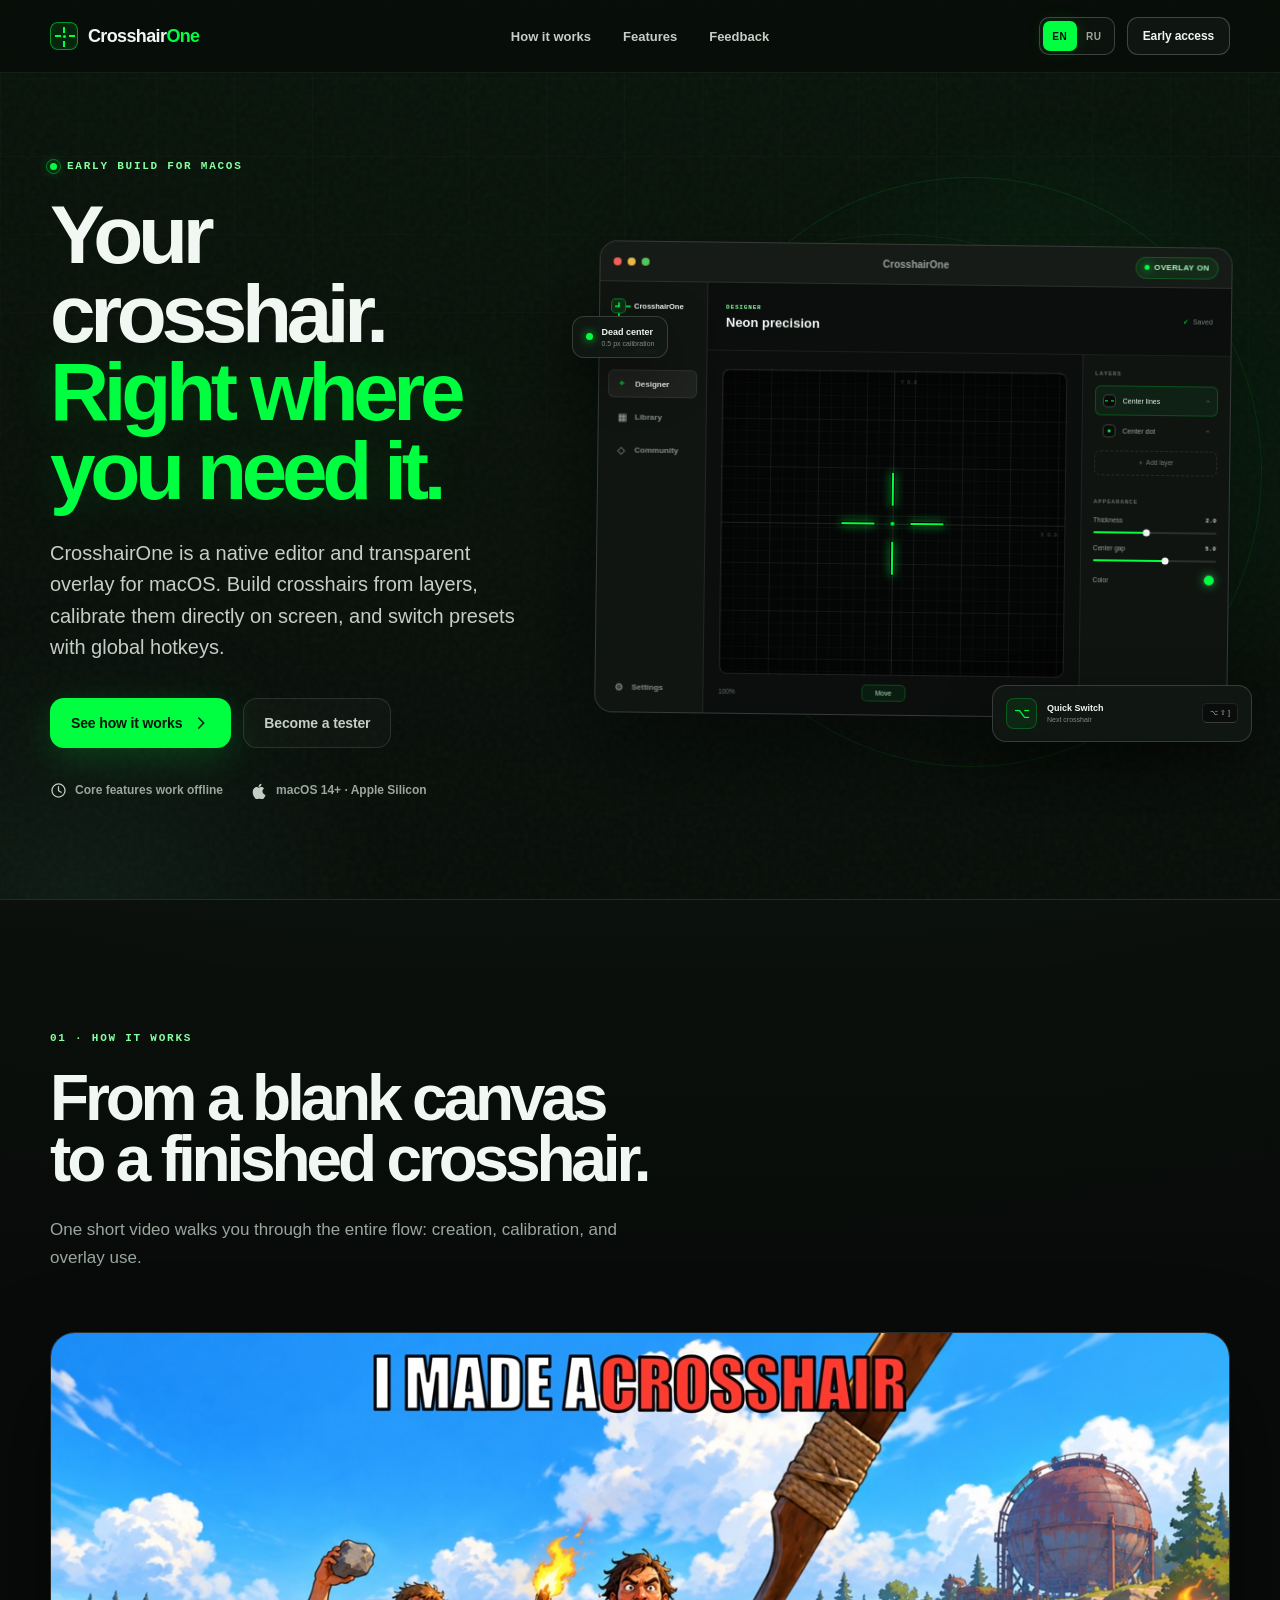
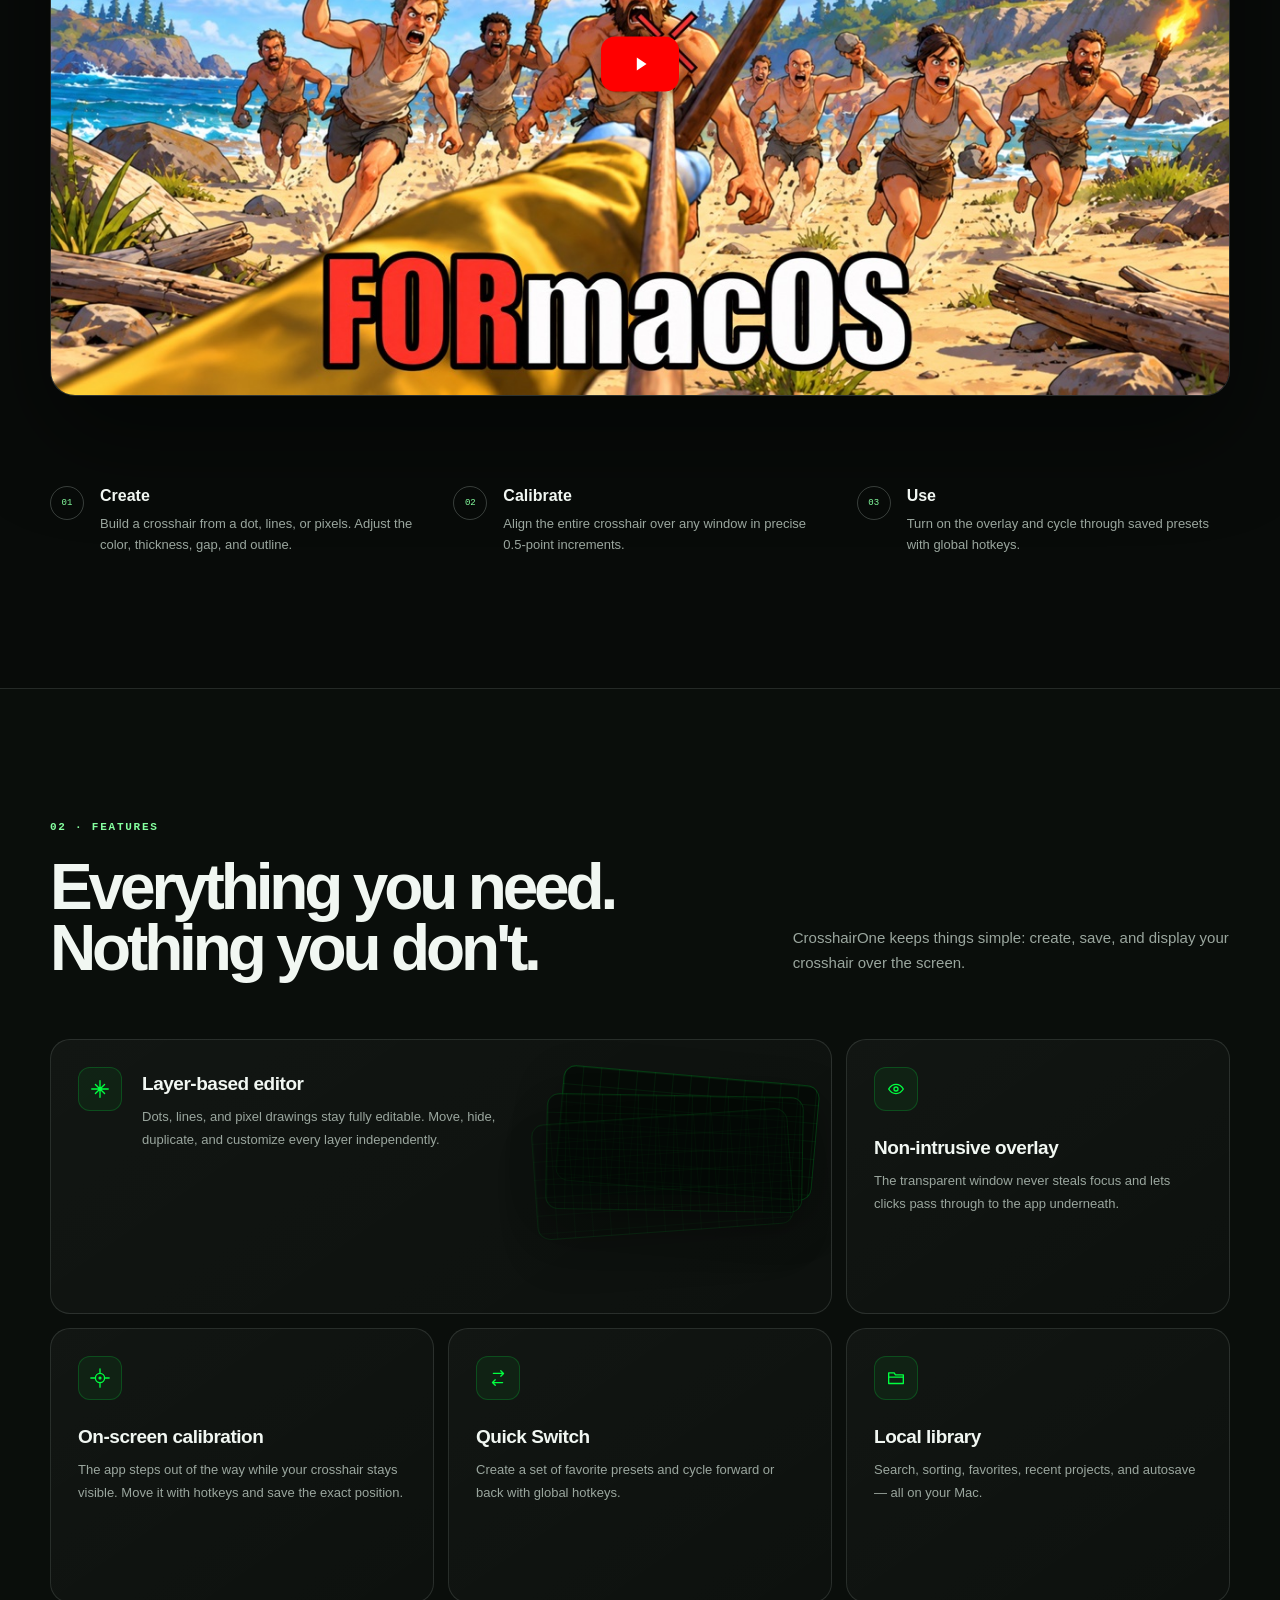
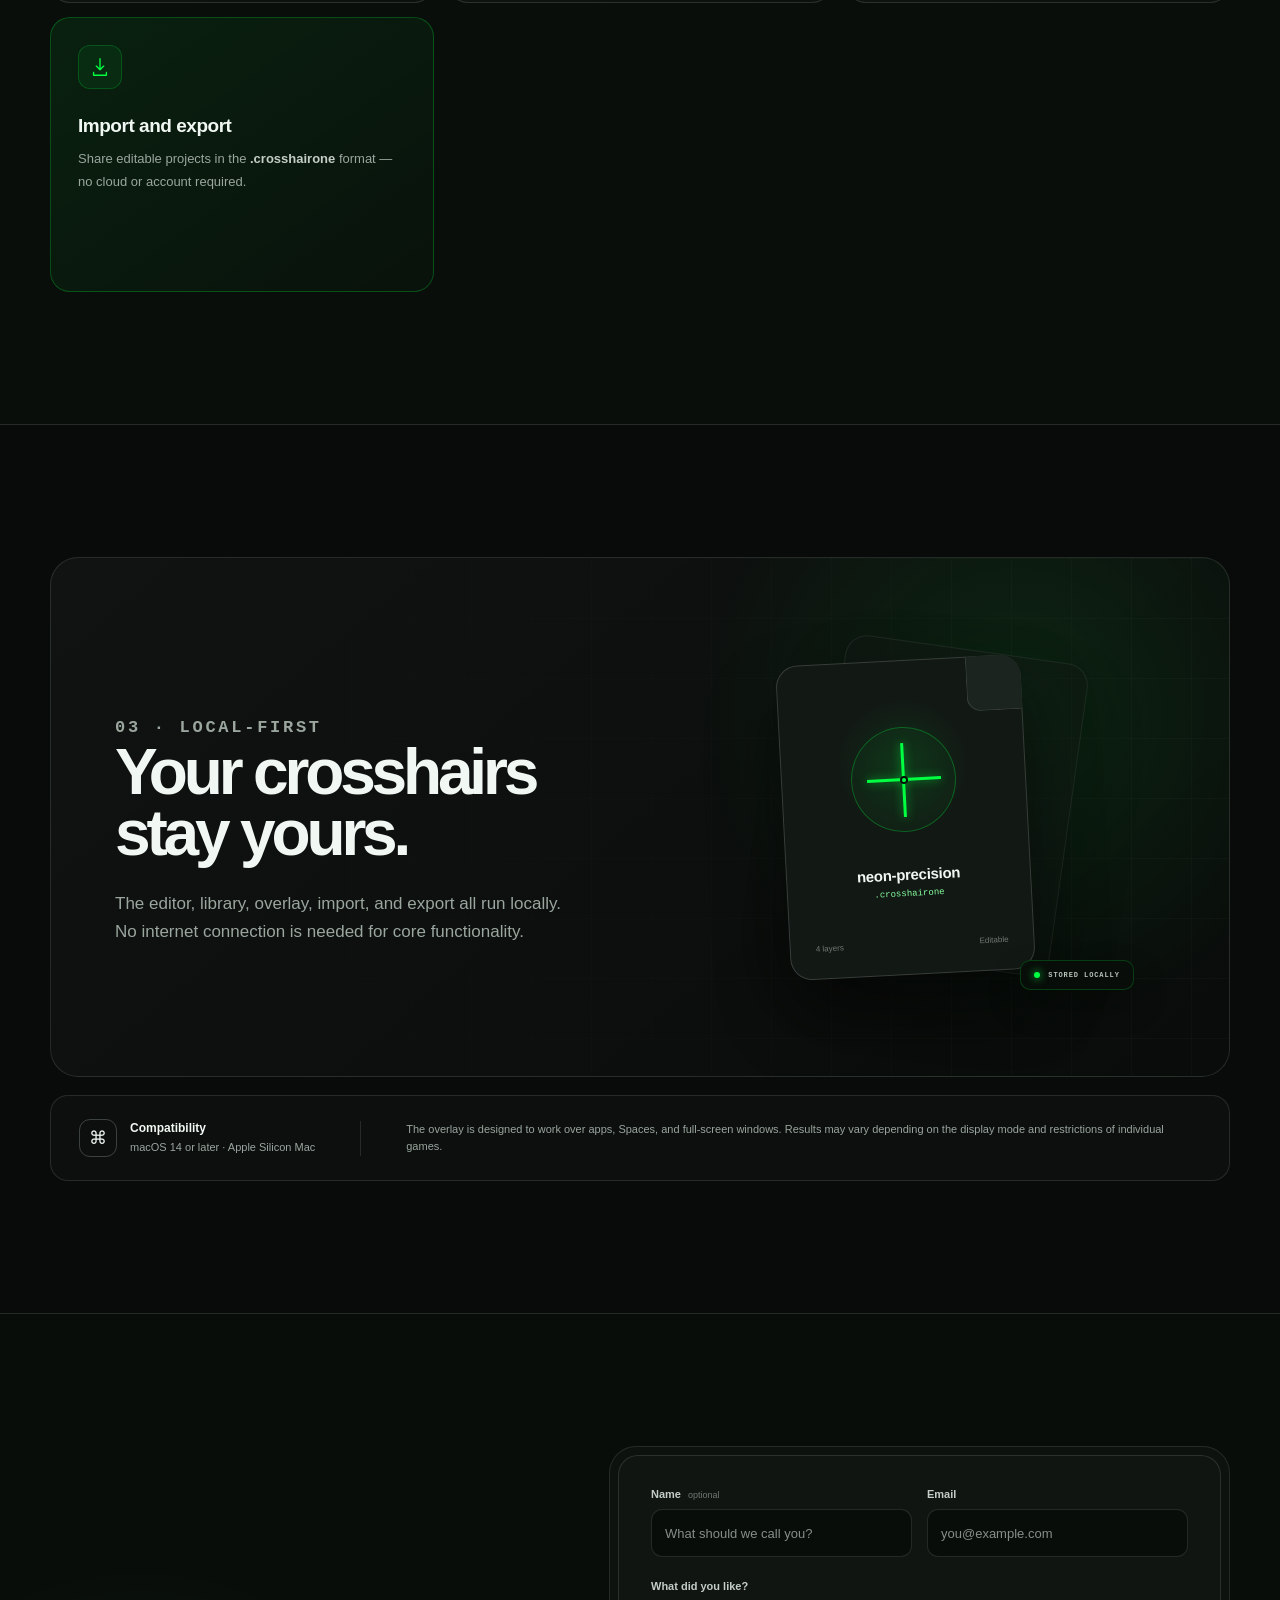
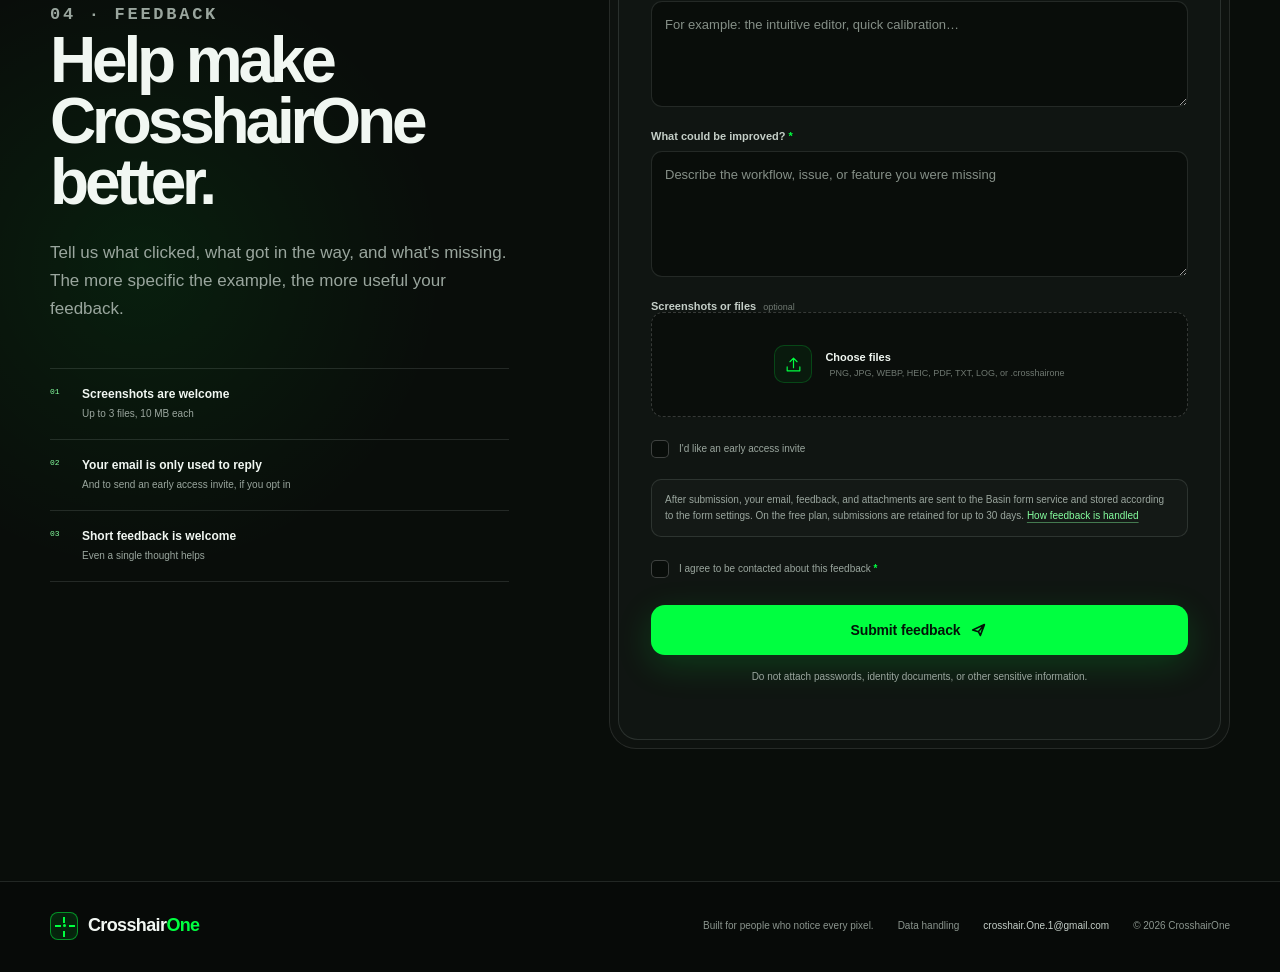
==== commit f6612daf: "Revert "Rename CrosshairOne to CrosshairNative" This reverts commit f984d9779f5cb65c929101fceeb107cf" ====
--- a/index.html
+++ b/index.html
@@ -5,16 +5,16 @@
     <meta name="viewport" content="width=device-width, initial-scale=1" />
     <meta
       name="description"
-      content="CrosshairNative is a native crosshair editor and transparent overlay for macOS. Build crosshairs from layers, calibrate them on screen, and switch presets with global hotkeys."
+      content="CrosshairOne is a native crosshair editor and transparent overlay for macOS. Build crosshairs from layers, calibrate them on screen, and switch presets with global hotkeys."
     />
     <meta name="theme-color" content="#080b09" />
     <meta property="og:type" content="website" />
-    <meta property="og:title" content="CrosshairNative — your crosshair, right where you need it" />
+    <meta property="og:title" content="CrosshairOne — your crosshair, right where you need it" />
     <meta
       property="og:description"
       content="A native crosshair editor and transparent overlay for macOS."
     />
-    <title>CrosshairNative — crosshairs for macOS</title>
+    <title>CrosshairOne — crosshairs for macOS</title>
     <link rel="icon" href="./assets/favicon.svg" type="image/svg+xml" />
     <link rel="stylesheet" href="./styles.css?v=8" />
     <script>
@@ -29,11 +29,11 @@
 
     <header class="site-header">
       <div class="container header-inner">
-        <a class="brand" href="#top" aria-label="CrosshairNative — back to top">
+        <a class="brand" href="#top" aria-label="CrosshairOne — back to top">
           <span class="brand-mark" aria-hidden="true">
             <span></span>
           </span>
-          <span>Crosshair<span>Native</span></span>
+          <span>Crosshair<span>One</span></span>
         </a>
 
         <nav class="desktop-nav" aria-label="Main navigation">
@@ -67,7 +67,7 @@
             </p>
             <h1 id="hero-title">Your crosshair.<br /><em>Right where you need it.</em></h1>
             <p class="hero-lede">
-              CrosshairNative is a native editor and transparent overlay for macOS.
+              CrosshairOne is a native editor and transparent overlay for macOS.
               Build crosshairs from layers, calibrate them directly on screen,
               and switch presets with global hotkeys.
             </p>
@@ -94,7 +94,7 @@
             </ul>
           </div>
 
-          <div class="product-visual reveal reveal-delay" aria-label="CrosshairNative interface preview">
+          <div class="product-visual reveal reveal-delay" aria-label="CrosshairOne interface preview">
             <div class="visual-orbit orbit-one" aria-hidden="true"></div>
             <div class="visual-orbit orbit-two" aria-hidden="true"></div>
             <div class="app-window">
@@ -102,7 +102,7 @@
                 <div class="traffic-lights" aria-hidden="true">
                   <span></span><span></span><span></span>
                 </div>
-                <span class="window-title">CrosshairNative</span>
+                <span class="window-title">CrosshairOne</span>
                 <span class="overlay-pill"><i></i> Overlay on</span>
               </div>
 
@@ -110,7 +110,7 @@
                 <aside class="mock-sidebar" aria-hidden="true">
                   <div class="mock-logo">
                     <span class="mini-mark"></span>
-                    <b>CrosshairNative</b>
+                    <b>CrosshairOne</b>
                   </div>
                   <div class="mock-nav-row"><span>⌂</span> Home</div>
                   <div class="mock-nav-row active"><span>⌖</span> Designer</div>
@@ -189,7 +189,7 @@
           </div>
 
           <div class="video-card reveal">
-            <a class="video-launch" href="#feedback" aria-label="Watch the CrosshairNative video on YouTube">
+            <a class="video-launch" href="#feedback" aria-label="Watch the CrosshairOne video on YouTube">
               <img
                 class="video-thumbnail"
                 src="./assets/crosshairone-youtube-thumbnail.jpg"
@@ -230,7 +230,7 @@
               <p class="section-number">02 · FEATURES</p>
               <h2 id="features-title">Everything you need.<br />Nothing you don't.</h2>
             </div>
-            <p>CrosshairNative keeps things simple: create, save, and display your crosshair over the screen.</p>
+            <p>CrosshairOne keeps things simple: create, save, and display your crosshair over the screen.</p>
           </div>
 
           <div class="feature-grid">
@@ -320,7 +320,7 @@
         <div class="container feedback-grid">
           <div class="feedback-copy reveal">
             <p class="section-number">04 · FEEDBACK</p>
-            <h2 id="feedback-title">Help make<br />CrosshairNative better.</h2>
+            <h2 id="feedback-title">Help make<br />CrosshairOne better.</h2>
             <p>Tell us what clicked, what got in the way, and what's missing. The more specific the example, the more useful your feedback.</p>
 
             <div class="feedback-points">
@@ -407,14 +407,14 @@
 
     <footer class="site-footer">
       <div class="container footer-inner">
-        <a class="brand" href="#top" aria-label="CrosshairNative — back to top">
+        <a class="brand" href="#top" aria-label="CrosshairOne — back to top">
           <span class="brand-mark" aria-hidden="true"><span></span></span>
-          <span>Crosshair<span>Native</span></span>
+          <span>Crosshair<span>One</span></span>
         </a>
         <p>Built for people who notice every pixel.</p>
         <a class="footer-link" href="./privacy.html">Data handling</a>
         <a class="footer-email" data-contact-email hidden href="#feedback"></a>
-        <p>© <span id="current-year"></span> CrosshairNative</p>
+        <p>© <span id="current-year"></span> CrosshairOne</p>
       </div>
     </footer>
   </body>
